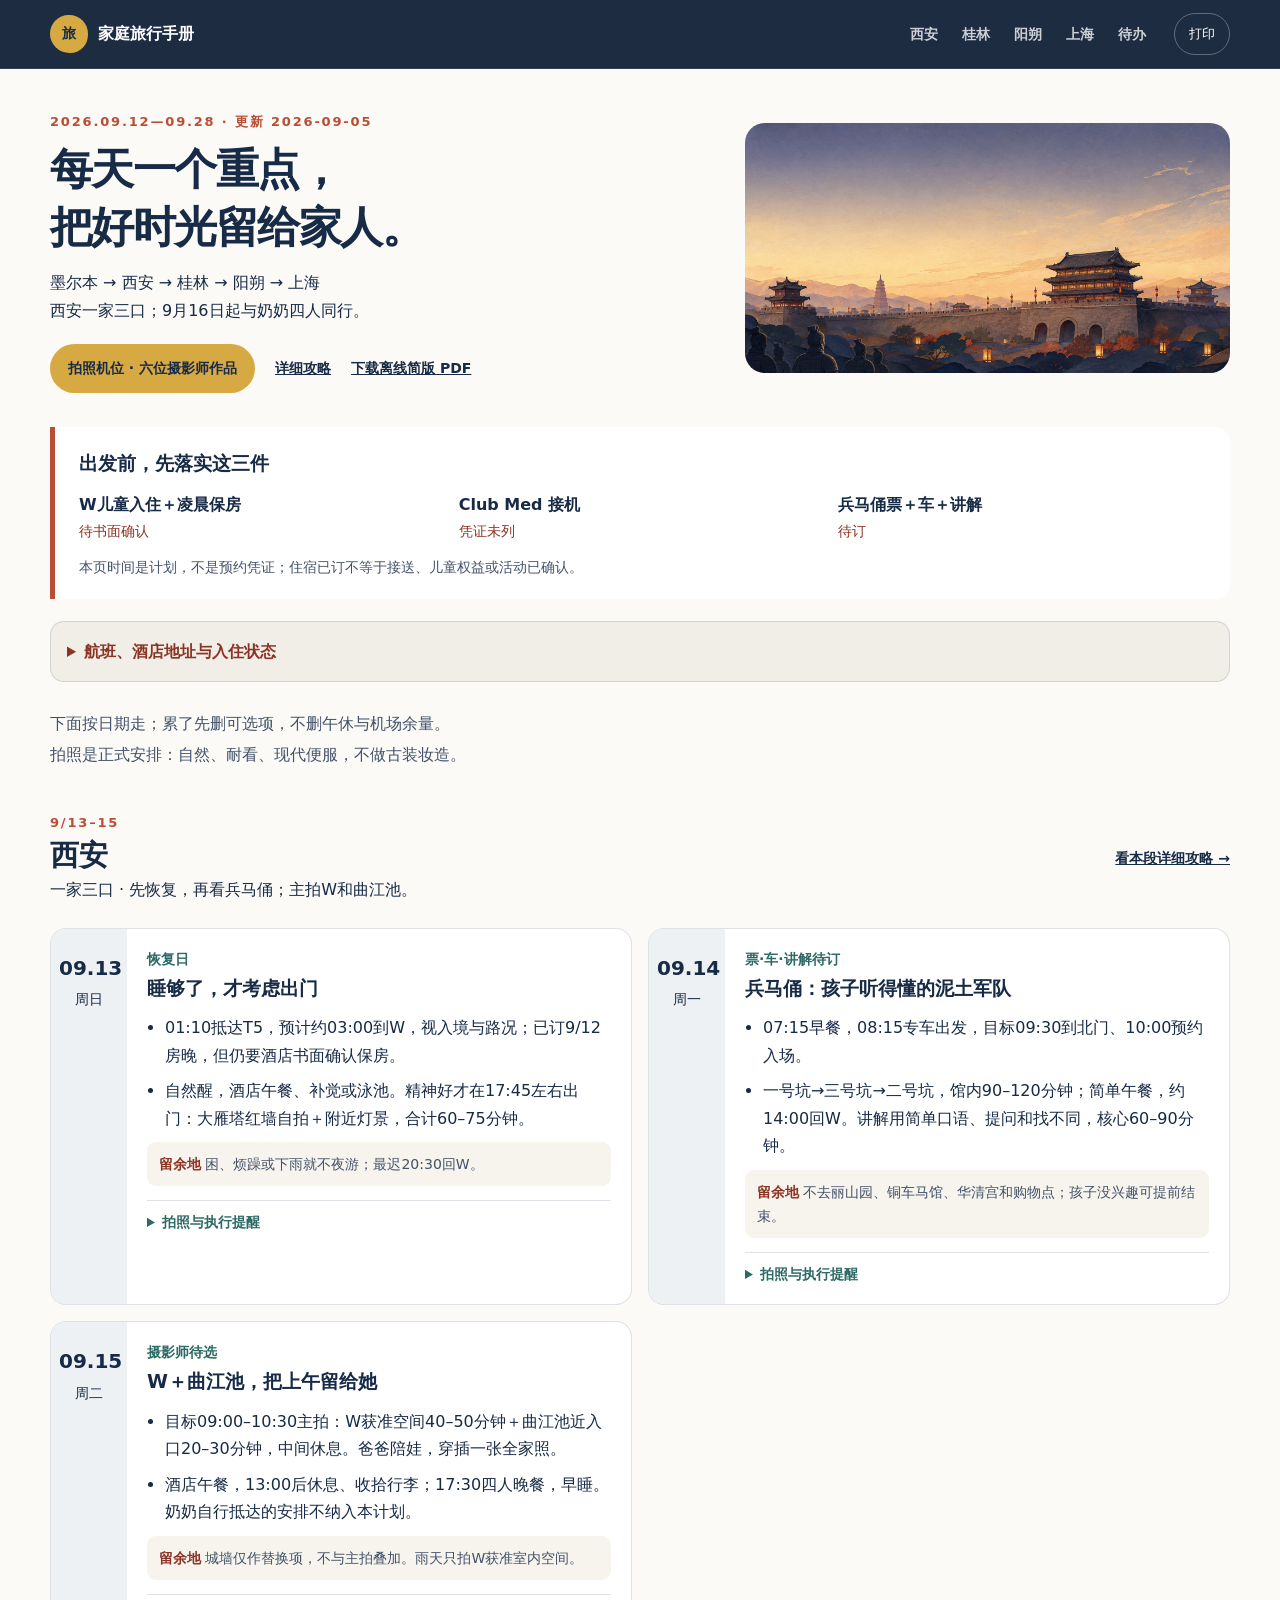
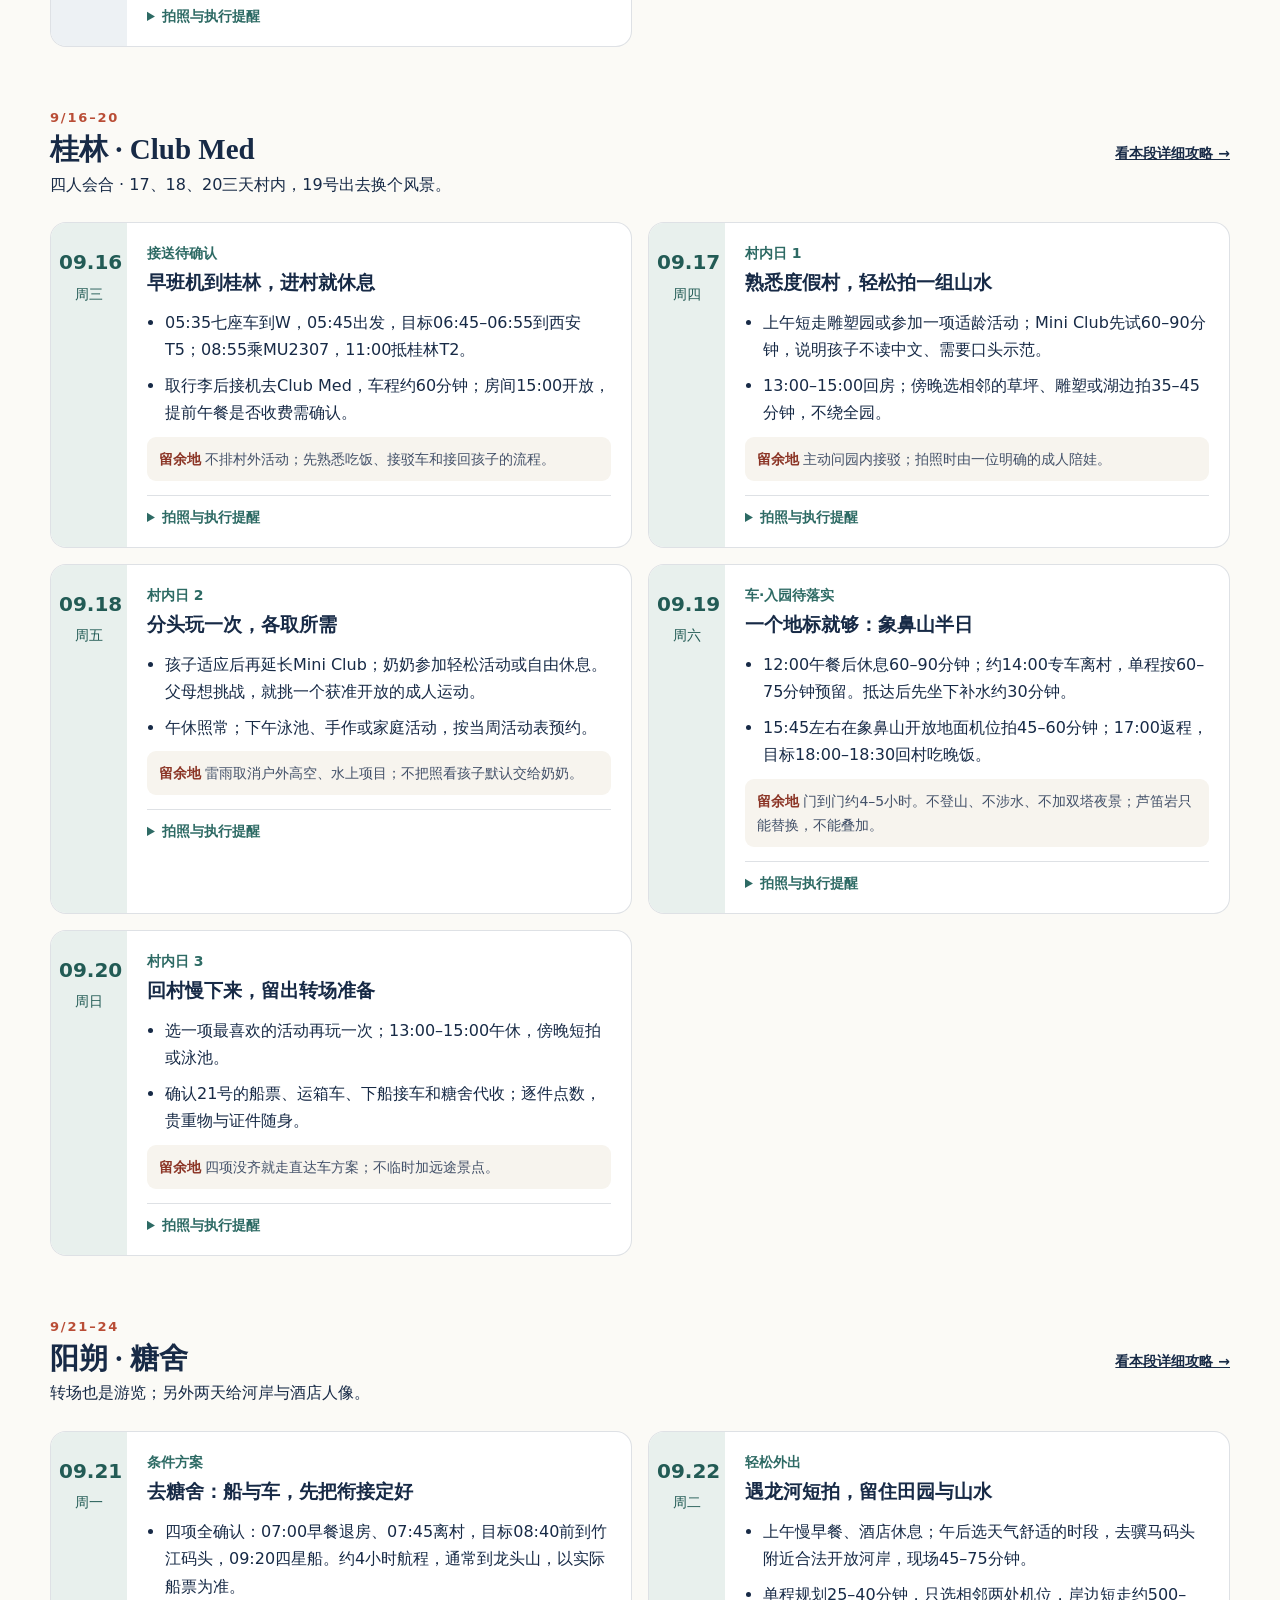
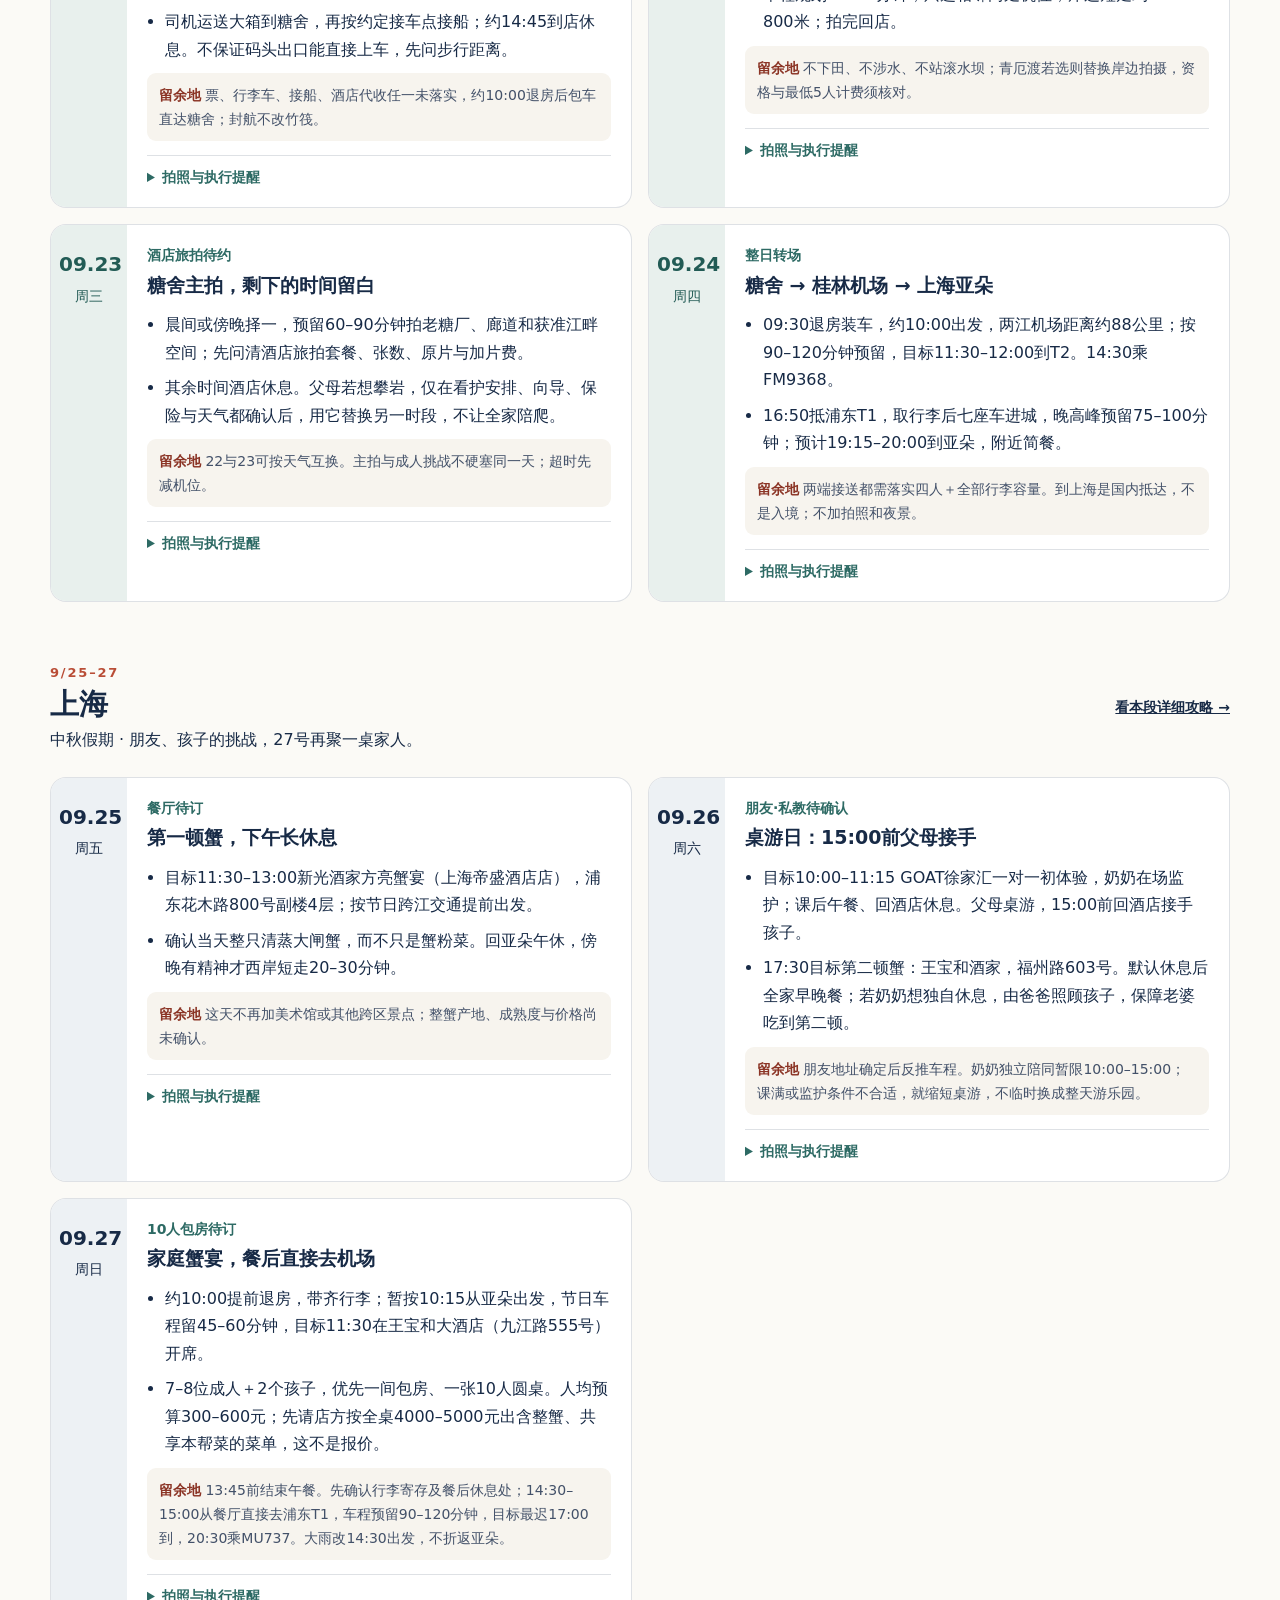
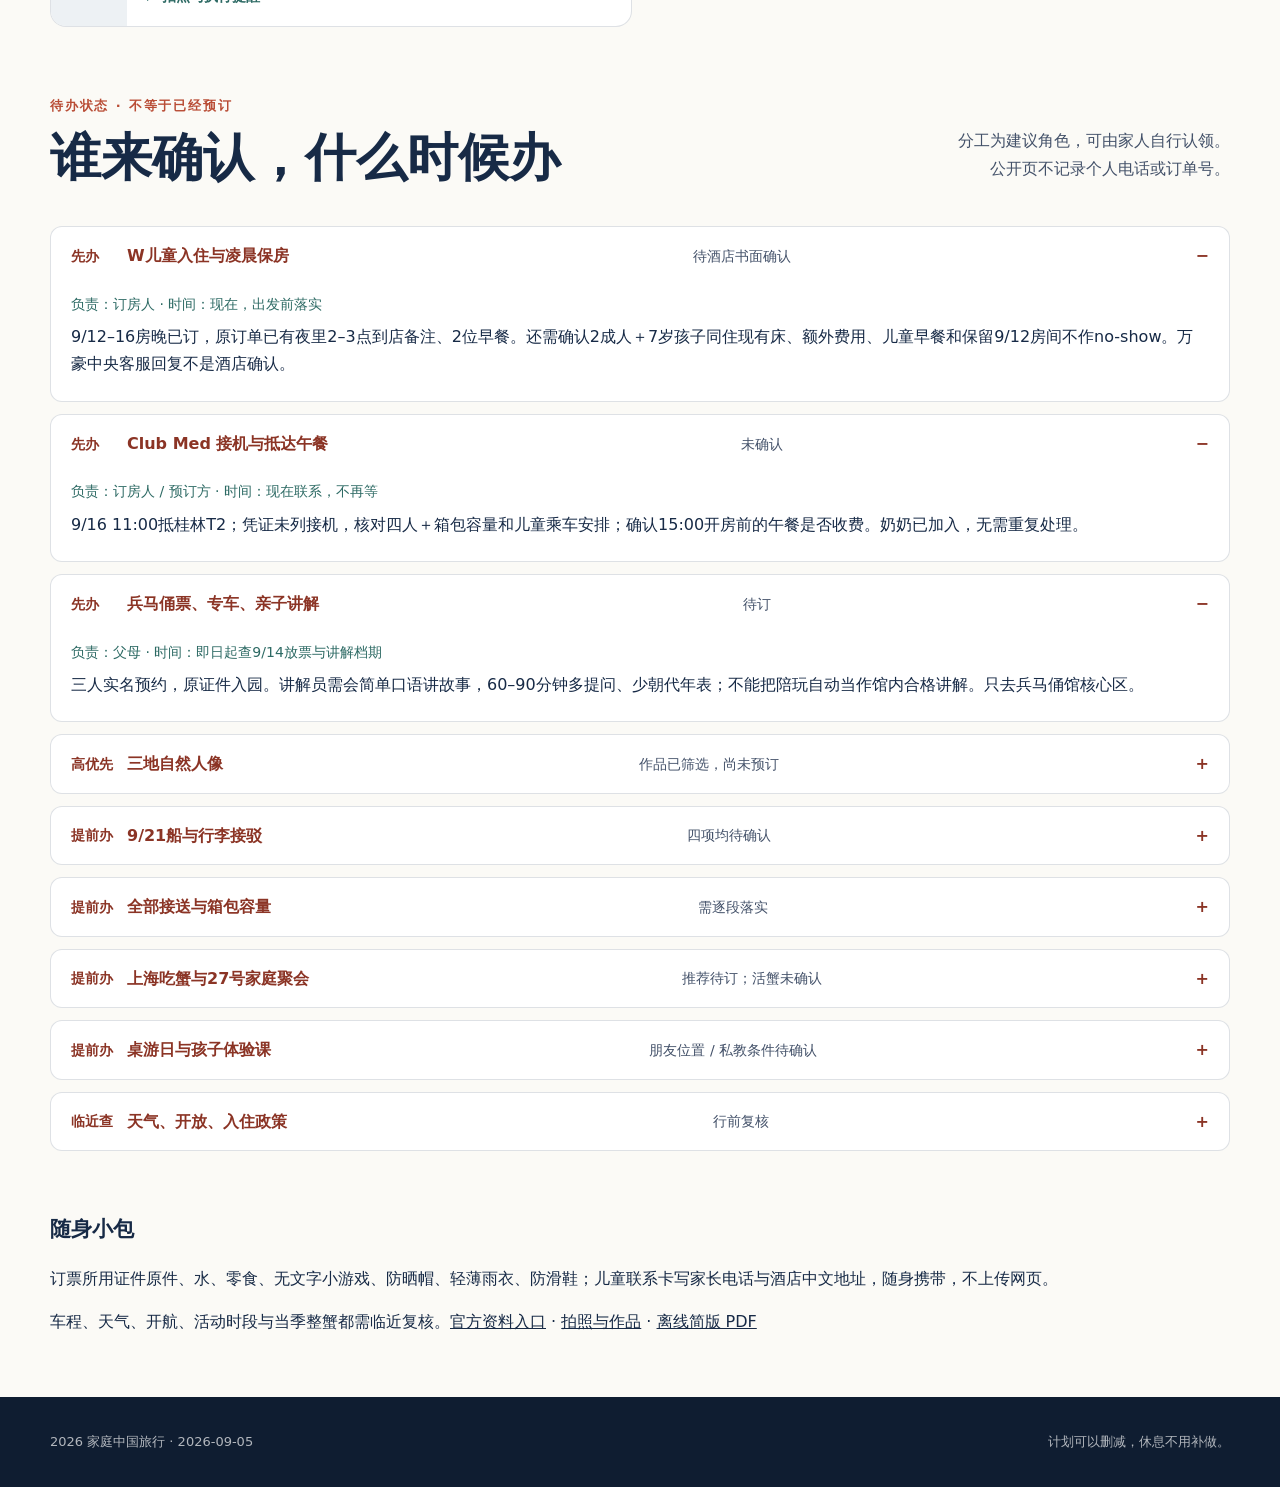
==== index.html @ dbd81ba5 "Plan September 27 family crab lunch and airport transfer" ====
<!doctype html>
<html lang="zh-CN">
<head>
  <meta charset="utf-8"><meta name="viewport" content="width=device-width, initial-scale=1">
  <meta name="theme-color" content="#172a46">
  <meta name="description" content="2026年9月家庭中国旅行每日安排：西安、桂林、阳朔、上海。低疲劳亲子游、自然人像、交通与真实待办状态。">
  <title>每天怎么走｜2026 家庭中国旅行</title>
  <link rel="stylesheet" href="styles.css?v=20260905"><script src="app.js?v=20260905" defer></script>
</head>
<body class="daily-home">
<a class="skip-link" href="#main">跳到主要内容</a>
<header class="site-header"><div class="nav-shell">
  <a class="brand" href="#top"><span class="brand-mark" aria-hidden="true">旅</span><span>家庭旅行手册</span></a>
  <nav class="top-nav" aria-label="主导航"><a href="#xian">西安</a><a href="#guilin">桂林</a><a href="#yangshuo">阳朔</a><a href="#shanghai">上海</a><a href="#checklist">待办</a></nav>
  <button class="print-button" type="button" data-print>打印</button>
</div></header>
<main id="main">
  <section class="trip-intro page-shell" id="top">
    <div><p class="eyebrow ink">2026.09.12—09.28 · 更新 2026-09-05</p>
      <h1>每天一个重点，<br>把好时光留给家人。</h1>
      <p>墨尔本 → 西安 → 桂林 → 阳朔 → 上海<br>西安一家三口；9月16日起与奶奶四人同行。</p>
      <div class="home-links"><a class="button button-primary" href="photos.html">拍照机位 · 六位摄影师作品</a><a href="guide.html">详细攻略</a><a href="output/pdf/family-trip-2026.pdf" download>下载离线简版 PDF</a></div>
    </div>
    <img src="assets/xian-hero.png" width="480" height="320" alt="西安城墙、兵马俑和灯影组成的旅行插画">
  </section>
  <aside class="priority-summary page-shell" aria-labelledby="priority-title">
    <h2 id="priority-title">出发前，先落实这三件</h2>
    <div><a href="#todo-1">W儿童入住＋凌晨保房 <span>待书面确认</span></a><a href="#todo-2">Club Med 接机 <span>凭证未列</span></a><a href="#todo-3">兵马俑票＋车＋讲解 <span>待订</span></a></div>
    <p>本页时间是计划，不是预约凭证；住宿已订不等于接送、儿童权益或活动已确认。</p>
  </aside>
  <section class="page-shell basics" id="overview"><details><summary>航班、酒店地址与入住状态</summary><div class="basics-body">
    <h2>四段航班 · 均为当地时间</h2><div class="table-wrap" role="region" aria-label="航班列表" tabindex="0"><table><thead><tr><th>日期</th><th>航班</th><th>出发</th><th>到达</th></tr></thead><tbody><tr><td>9/12</td><td>MU852</td><td>12:00 墨尔本 T2</td><td>9/13 01:10 西安 T5</td></tr><tr><td>9/16</td><td>MU2307</td><td>08:55 西安 T5</td><td>11:00 桂林 T2</td></tr><tr><td>9/24</td><td>FM9368</td><td>14:30 桂林 T2</td><td>16:50 浦东 T1</td></tr><tr><td>9/27</td><td>MU737</td><td>20:30 浦东 T1</td><td>9/28 09:00 墨尔本 T2</td></tr></tbody></table></div>
    <div class="stay-compact-grid"><article><p class="card-kicker">西安 · 9/12–16 · 4晚</p><h3>西安 W 酒店</h3><p>曲江池东路333号</p><p>房晚已订；儿童入住、费用与凌晨保房待书面确认</p><a href="tel:+862989669999">+86 29 8966 9999</a></article><article><p class="card-kicker">桂林 · 9/16–21 · 5晚</p><h3>Club Med 桂林</h3><p>雁山区大埠乡愚自乐园</p><p>2间豪华阳台房；奶奶已加入；接机未确认</p></article><article><p class="card-kicker">阳朔 · 9/21–24 · 3晚</p><h3>阳朔糖舍</h3><p>阳朔县东岭路102号</p><p>住宿已定；有旅拍服务，本订单权益待核</p></article><article><p class="card-kicker">上海 · 9/24–27 · 3晚</p><h3>上海徐汇龙华滨江广场亚朵酒店</h3><p>喜泰支路6号5幢</p><p>住宿已定；9/27约10:00提前退房去聚餐，不依赖延退</p></article></div>
    <p>7岁男孩：能听说中文，少阅读、历史零基础；奶奶62岁，不参加西安游玩。证件、订单、私人联系方式和朋友地址不放公开网页。</p>
  </div></details></section>
  <div class="page-shell daily-introduction"><p>下面按日期走；累了先删可选项，不删午休与机场余量。</p><p>拍照是正式安排：自然、耐看、现代便服，不做古装妆造。</p></div>
  <section class="page-shell daily-city" id="xian"><div class="section-heading"><div><p class="eyebrow ink">9/13–15</p><h2>西安</h2><p>一家三口 · 先恢复，再看兵马俑；主拍W和曲江池。</p></div><a href="guide.html#xian">看本段详细攻略 →</a></div><div class="daily-grid"><article class="daily-card" id="day-09-13"><div class="daily-date"><strong>09.13</strong><span>周日</span></div><div class="daily-body"><p class="daily-tag">恢复日</p><h3>睡够了，才考虑出门</h3><ul><li>01:10抵达T5，预计约03:00到W，视入境与路况；已订9/12房晚，但仍要酒店书面确认保房。</li><li>自然醒，酒店午餐、补觉或泳池。精神好才在17:45左右出门：大雁塔红墙自拍＋附近灯景，合计60–75分钟。</li></ul><p class="daily-limit"><strong>留余地</strong> 困、烦躁或下雨就不夜游；最迟20:30回W。</p><details class="daily-photo"><summary>拍照与执行提醒</summary><p>红墙只作顺路自拍，不预约收费摄影师赶场。</p></details></div></article><article class="daily-card" id="day-09-14"><div class="daily-date"><strong>09.14</strong><span>周一</span></div><div class="daily-body"><p class="daily-tag">票·车·讲解待订</p><h3>兵马俑：孩子听得懂的泥土军队</h3><ul><li>07:15早餐，08:15专车出发，目标09:30到北门、10:00预约入场。</li><li>一号坑→三号坑→二号坑，馆内90–120分钟；简单午餐，约14:00回W。讲解用简单口语、提问和找不同，核心60–90分钟。</li></ul><p class="daily-limit"><strong>留余地</strong> 不去丽山园、铜车马馆、华清宫和购物点；孩子没兴趣可提前结束。</p><details class="daily-photo"><summary>拍照与执行提醒</summary><p>下午只休息，不再另约一场主拍。</p></details></div></article><article class="daily-card" id="day-09-15"><div class="daily-date"><strong>09.15</strong><span>周二</span></div><div class="daily-body"><p class="daily-tag">摄影师待选</p><h3>W＋曲江池，把上午留给她</h3><ul><li>目标09:00–10:30主拍：W获准空间40–50分钟＋曲江池近入口20–30分钟，中间休息。爸爸陪娃，穿插一张全家照。</li><li>酒店午餐，13:00后休息、收拾行李；17:30四人晚餐，早睡。奶奶自行抵达的安排不纳入本计划。</li></ul><p class="daily-limit"><strong>留余地</strong> 城墙仅作替换项，不与主拍叠加。雨天只拍W获准室内空间。</p><details class="daily-photo"><summary>拍照与执行提醒</summary><p>现代便服、自然抓拍；先看三位摄影师作品，再确认档期和酒店准入。</p></details></div></article></div></section>
<section class="page-shell daily-city" id="guilin"><div class="section-heading"><div><p class="eyebrow ink">9/16–20</p><h2>桂林 · Club Med</h2><p>四人会合 · 17、18、20三天村内，19号出去换个风景。</p></div><a href="guide.html#guilin">看本段详细攻略 →</a></div><div class="daily-grid"><article class="daily-card" id="day-09-16"><div class="daily-date"><strong>09.16</strong><span>周三</span></div><div class="daily-body"><p class="daily-tag">接送待确认</p><h3>早班机到桂林，进村就休息</h3><ul><li>05:35七座车到W，05:45出发，目标06:45–06:55到西安T5；08:55乘MU2307，11:00抵桂林T2。</li><li>取行李后接机去Club Med，车程约60分钟；房间15:00开放，提前午餐是否收费需确认。</li></ul><p class="daily-limit"><strong>留余地</strong> 不排村外活动；先熟悉吃饭、接驳车和接回孩子的流程。</p><details class="daily-photo"><summary>拍照与执行提醒</summary><p>今天不安排正式拍摄。</p></details></div></article><article class="daily-card" id="day-09-17"><div class="daily-date"><strong>09.17</strong><span>周四</span></div><div class="daily-body"><p class="daily-tag">村内日 1</p><h3>熟悉度假村，轻松拍一组山水</h3><ul><li>上午短走雕塑园或参加一项适龄活动；Mini Club先试60–90分钟，说明孩子不读中文、需要口头示范。</li><li>13:00–15:00回房；傍晚选相邻的草坪、雕塑或湖边拍35–45分钟，不绕全园。</li></ul><p class="daily-limit"><strong>留余地</strong> 主动问园内接驳；拍照时由一位明确的成人陪娃。</p><details class="daily-photo"><summary>拍照与执行提醒</summary><p>桂林主拍窗口；外请摄影师能否入村须先获准。</p></details></div></article><article class="daily-card" id="day-09-18"><div class="daily-date"><strong>09.18</strong><span>周五</span></div><div class="daily-body"><p class="daily-tag">村内日 2</p><h3>分头玩一次，各取所需</h3><ul><li>孩子适应后再延长Mini Club；奶奶参加轻松活动或自由休息。父母想挑战，就挑一个获准开放的成人运动。</li><li>午休照常；下午泳池、手作或家庭活动，按当周活动表预约。</li></ul><p class="daily-limit"><strong>留余地</strong> 雷雨取消户外高空、水上项目；不把照看孩子默认交给奶奶。</p><details class="daily-photo"><summary>拍照与执行提醒</summary><p>17号天气不好时，今天补20–30分钟，不再另跑景点。</p></details></div></article><article class="daily-card" id="day-09-19"><div class="daily-date"><strong>09.19</strong><span>周六</span></div><div class="daily-body"><p class="daily-tag">车·入园待落实</p><h3>一个地标就够：象鼻山半日</h3><ul><li>12:00午餐后休息60–90分钟；约14:00专车离村，单程按60–75分钟预留。抵达后先坐下补水约30分钟。</li><li>15:45左右在象鼻山开放地面机位拍45–60分钟；17:00返程，目标18:00–18:30回村吃晚饭。</li></ul><p class="daily-limit"><strong>留余地</strong> 门到门约4–5小时。不登山、不涉水、不加双塔夜景；芦笛岩只能替换，不能叠加。</p><details class="daily-photo"><summary>拍照与执行提醒</summary><p>先她的人像、再全家照；下雨可与20号互换，或留村补拍。</p></details></div></article><article class="daily-card" id="day-09-20"><div class="daily-date"><strong>09.20</strong><span>周日</span></div><div class="daily-body"><p class="daily-tag">村内日 3</p><h3>回村慢下来，留出转场准备</h3><ul><li>选一项最喜欢的活动再玩一次；13:00–15:00午休，傍晚短拍或泳池。</li><li>确认21号的船票、运箱车、下船接车和糖舍代收；逐件点数，贵重物与证件随身。</li></ul><p class="daily-limit"><strong>留余地</strong> 四项没齐就走直达车方案；不临时加远途景点。</p><details class="daily-photo"><summary>拍照与执行提醒</summary><p>Club Med最后一个天气补拍窗口。</p></details></div></article></div></section>
<section class="page-shell daily-city" id="yangshuo"><div class="section-heading"><div><p class="eyebrow ink">9/21–24</p><h2>阳朔 · 糖舍</h2><p>转场也是游览；另外两天给河岸与酒店人像。</p></div><a href="guide.html#yangshuo">看本段详细攻略 →</a></div><div class="daily-grid"><article class="daily-card" id="day-09-21"><div class="daily-date"><strong>09.21</strong><span>周一</span></div><div class="daily-body"><p class="daily-tag">条件方案</p><h3>去糖舍：船与车，先把衔接定好</h3><ul><li>四项全确认：07:00早餐退房、07:45离村，目标08:40前到竹江码头，09:20四星船。约4小时航程，通常到龙头山，以实际船票为准。</li><li>司机运送大箱到糖舍，再按约定接车点接船；约14:45到店休息。不保证码头出口能直接上车，先问步行距离。</li></ul><p class="daily-limit"><strong>留余地</strong> 票、行李车、接船、酒店代收任一未落实，约10:00退房后包车直达糖舍；封航不改竹筏。</p><details class="daily-photo"><summary>拍照与执行提醒</summary><p>船上短上甲板，下午只踩点休息，不赶西街。</p></details></div></article><article class="daily-card" id="day-09-22"><div class="daily-date"><strong>09.22</strong><span>周二</span></div><div class="daily-body"><p class="daily-tag">轻松外出</p><h3>遇龙河短拍，留住田园与山水</h3><ul><li>上午慢早餐、酒店休息；午后选天气舒适的时段，去骥马码头附近合法开放河岸，现场45–75分钟。</li><li>单程规划25–40分钟，只选相邻两处机位，岸边短走约500–800米；拍完回店。</li></ul><p class="daily-limit"><strong>留余地</strong> 不下田、不涉水、不站滚水坝；青厄渡若选则替换岸边拍摄，资格与最低5人计费须核对。</p><details class="daily-photo"><summary>拍照与执行提醒</summary><p>自然人像为主，不保证九月金黄稻田；富里桥是替换项，不加一站。</p></details></div></article><article class="daily-card" id="day-09-23"><div class="daily-date"><strong>09.23</strong><span>周三</span></div><div class="daily-body"><p class="daily-tag">酒店旅拍待约</p><h3>糖舍主拍，剩下的时间留白</h3><ul><li>晨间或傍晚择一，预留60–90分钟拍老糖厂、廊道和获准江畔空间；先问清酒店旅拍套餐、张数、原片与加片费。</li><li>其余时间酒店休息。父母若想攀岩，仅在看护安排、向导、保险与天气都确认后，用它替换另一时段，不让全家陪爬。</li></ul><p class="daily-limit"><strong>留余地</strong> 22与23可按天气互换。主拍与成人挑战不硬塞同一天；超时先减机位。</p><details class="daily-photo"><summary>拍照与执行提醒</summary><p>自然便服，不绑定古装妆造；爸爸陪娃，奶奶是否帮忙须先同意。</p></details></div></article><article class="daily-card" id="day-09-24"><div class="daily-date"><strong>09.24</strong><span>周四</span></div><div class="daily-body"><p class="daily-tag">整日转场</p><h3>糖舍 → 桂林机场 → 上海亚朵</h3><ul><li>09:30退房装车，约10:00出发，两江机场距离约88公里；按90–120分钟预留，目标11:30–12:00到T2。14:30乘FM9368。</li><li>16:50抵浦东T1，取行李后七座车进城，晚高峰预留75–100分钟；预计19:15–20:00到亚朵，附近简餐。</li></ul><p class="daily-limit"><strong>留余地</strong> 两端接送都需落实四人＋全部行李容量。到上海是国内抵达，不是入境；不加拍照和夜景。</p><details class="daily-photo"><summary>拍照与执行提醒</summary><p>上午不再安排远处拍摄。</p></details></div></article></div></section>
<section class="page-shell daily-city" id="shanghai"><div class="section-heading"><div><p class="eyebrow ink">9/25–27</p><h2>上海</h2><p>中秋假期 · 朋友、孩子的挑战，27号再聚一桌家人。</p></div><a href="guide.html#shanghai">看本段详细攻略 →</a></div><div class="daily-grid"><article class="daily-card" id="day-09-25"><div class="daily-date"><strong>09.25</strong><span>周五</span></div><div class="daily-body"><p class="daily-tag">餐厅待订</p><h3>第一顿蟹，下午长休息</h3><ul><li>目标11:30–13:00新光酒家方亮蟹宴（上海帝盛酒店店），浦东花木路800号副楼4层；按节日跨江交通提前出发。</li><li>确认当天整只清蒸大闸蟹，而不只是蟹粉菜。回亚朵午休，傍晚有精神才西岸短走20–30分钟。</li></ul><p class="daily-limit"><strong>留余地</strong> 这天不再加美术馆或其他跨区景点；整蟹产地、成熟度与价格尚未确认。</p><details class="daily-photo"><summary>拍照与执行提醒</summary><p>上海不另加旅拍任务。</p></details></div></article><article class="daily-card" id="day-09-26"><div class="daily-date"><strong>09.26</strong><span>周六</span></div><div class="daily-body"><p class="daily-tag">朋友·私教待确认</p><h3>桌游日：15:00前父母接手</h3><ul><li>目标10:00–11:15 GOAT徐家汇一对一初体验，奶奶在场监护；课后午餐、回酒店休息。父母桌游，15:00前回酒店接手孩子。</li><li>17:30目标第二顿蟹：王宝和酒家，福州路603号。默认休息后全家早晚餐；若奶奶想独自休息，由爸爸照顾孩子，保障老婆吃到第二顿。</li></ul><p class="daily-limit"><strong>留余地</strong> 朋友地址确定后反推车程。奶奶独立陪同暂限10:00–15:00；课满或监护条件不合适，就缩短桌游，不临时换成整天游乐园。</p><details class="daily-photo"><summary>拍照与执行提醒</summary><p>GOAT满7岁、全程教练、陪同座位、装备和保险全部确认才执行。</p></details></div></article><article class="daily-card" id="day-09-27"><div class="daily-date"><strong>09.27</strong><span>周日</span></div><div class="daily-body"><p class="daily-tag">10人包房待订</p><h3>家庭蟹宴，餐后直接去机场</h3><ul><li>约10:00提前退房，带齐行李；暂按10:15从亚朵出发，节日车程留45–60分钟，目标11:30在王宝和大酒店（九江路555号）开席。</li><li>7–8位成人＋2个孩子，优先一间包房、一张10人圆桌。人均预算300–600元；先请店方按全桌4000–5000元出含整蟹、共享本帮菜的菜单，这不是报价。</li></ul><p class="daily-limit"><strong>留余地</strong> 13:45前结束午餐。先确认行李寄存及餐后休息处；14:30–15:00从餐厅直接去浦东T1，车程预留90–120分钟，目标最迟17:00到，20:30乘MU737。大雨改14:30出发，不折返亚朵。</p><details class="daily-photo"><summary>拍照与执行提醒</summary><p>这次新增27号聚会，原25、26号先保留。包房、低消服务费、儿童计费、当日整蟹、行李保管均未确认；电话021-53965000转餐饮预订。</p></details></div></article></div></section>
  <section class="page-shell task-section" id="checklist"><div class="section-heading"><div><p class="eyebrow ink">待办状态 · 不等于已经预订</p><h2>谁来确认，什么时候办</h2></div><p class="section-note">分工为建议角色，可由家人自行认领。<br>公开页不记录个人电话或订单号。</p></div><div class="task-list" id="before-you-go"><details class="task-row" id="todo-1" open><summary><span class="task-priority">先办</span><span>W儿童入住与凌晨保房</span><span class="task-state">待酒店书面确认</span></summary><div class="task-body"><p class="task-meta">负责：订房人 · 时间：现在，出发前落实</p><p>9/12–16房晚已订，原订单已有夜里2–3点到店备注、2位早餐。还需确认2成人＋7岁孩子同住现有床、额外费用、儿童早餐和保留9/12房间不作no-show。万豪中央客服回复不是酒店确认。</p></div></details>
<details class="task-row" id="todo-2" open><summary><span class="task-priority">先办</span><span>Club Med 接机与抵达午餐</span><span class="task-state">未确认</span></summary><div class="task-body"><p class="task-meta">负责：订房人 / 预订方 · 时间：现在联系，不再等</p><p>9/16 11:00抵桂林T2；凭证未列接机，核对四人＋箱包容量和儿童乘车安排；确认15:00开房前的午餐是否收费。奶奶已加入，无需重复处理。</p></div></details>
<details class="task-row" id="todo-3" open><summary><span class="task-priority">先办</span><span>兵马俑票、专车、亲子讲解</span><span class="task-state">待订</span></summary><div class="task-body"><p class="task-meta">负责：父母 · 时间：即日起查9/14放票与讲解档期</p><p>三人实名预约，原证件入园。讲解员需会简单口语讲故事，60–90分钟多提问、少朝代年表；不能把陪玩自动当作馆内合格讲解。只去兵马俑馆核心区。</p></div></details>
<details class="task-row" id="todo-4"><summary><span class="task-priority">高优先</span><span>三地自然人像</span><span class="task-state">作品已筛选，尚未预订</span></summary><div class="task-body"><p class="task-meta">负责：她选风格 / 订房人核准入 · 时间：现在选作品并询档期</p><p>西安三位、桂林三位各有原作者作品入口。锁定执拍者、总价、原片精修与退改；先核W和Club Med准入，糖舍先问现有权益，不重复付费。</p></div></details>
<details class="task-row" id="todo-5"><summary><span class="task-priority">提前办</span><span>9/21船与行李接驳</span><span class="task-state">四项均待确认</span></summary><div class="task-body"><p class="task-meta">负责：订车人 / 糖舍 · 时间：9/14关注开售，9/20最终检查</p><p>竹江四星船票、行李专车、龙头山或实际终点接船、糖舍代收，问整段总价和下船步行距离。任一未落实则包车直达；已出票按退改规则处理。</p></div></details>
<details class="task-row" id="todo-6"><summary><span class="task-priority">提前办</span><span>全部接送与箱包容量</span><span class="task-state">需逐段落实</span></summary><div class="task-body"><p class="task-meta">负责：订车人 · 时间：出发前确认，乘车前一天复核</p><p>9/13凌晨西安接机；9/14往返兵马俑；9/16西安送机＋桂林接机；9/19市区；9/21转场；9/24糖舍10:00送机＋浦东接机；9/27亚朵→九江路555号聚餐→14:30–15:00送浦东T1。七座不等于能装下全部大箱，须报件数。</p></div></details>
<details class="task-row" id="todo-7"><summary><span class="task-priority">提前办</span><span>上海吃蟹与27号家庭聚会</span><span class="task-state">推荐待订；活蟹未确认</span></summary><div class="task-body"><p class="task-meta">负责：订餐人 · 时间：现在订座，出发前7天复核供应</p><p>25号新光、26号福州路王宝和先保留；新增27号11:30王宝和大酒店（九江路555号），7–8成人＋2孩子，10人圆桌包房。预算300–600元/人，先询全桌4000–5000元含蟹菜单及全部费用；核对包房、整蟹供应、行李保管和13:45结束。三顿均待订，不承诺当季阳澄湖蟹。</p></div></details>
<details class="task-row" id="todo-8"><summary><span class="task-priority">提前办</span><span>桌游日与孩子体验课</span><span class="task-state">朋友位置 / 私教条件待确认</span></summary><div class="task-body"><p class="task-meta">负责：父母 · 时间：先核朋友地址，再订9/26时段</p><p>GOAT徐家汇TPY中心8楼，肇嘉浜路1117号；满7岁、全程一对一、奶奶有座位、装备保险均要确认。15:00前父母回酒店接手，不默认延长奶奶看护到晚间。</p></div></details>
<details class="task-row" id="todo-9"><summary><span class="task-priority">临近查</span><span>天气、开放、入住政策</span><span class="task-state">行前复核</span></summary><div class="task-body"><p class="task-meta">负责：全家分工 · 时间：各段出发前7天与72小时</p><p>Club Med当周活动、Mini Club交接、河道开航、景点开放、摄影权限；9/27包房、行李保管和餐厅出发送机路线。全家携带与订票一致的证件原件，孩子不自动豁免证件。</p></div></details></div></section>
  <section class="page-shell home-footnotes"><h2>随身小包</h2><p>订票所用证件原件、水、零食、无文字小游戏、防晒帽、轻薄雨衣、防滑鞋；儿童联系卡写家长电话与酒店中文地址，随身携带，不上传网页。</p><p>车程、天气、开航、活动时段与当季整蟹都需临近复核。<a href="guide.html#sources-title">官方资料入口</a> · <a href="photos.html">拍照与作品</a> · <a href="output/pdf/family-trip-2026.pdf">离线简版 PDF</a></p></section>
</main>
<footer><div class="page-shell footer-inner"><p>2026 家庭中国旅行 · 2026-09-05</p><p>计划可以删减，休息不用补做。</p></div></footer>
</body></html>
---- styles.css ----
:root {
  color-scheme: light;
  --ink: #172a46;
  --ink-soft: #435169;
  --paper: #fbfaf6;
  --paper-deep: #f0eee6;
  --white: #ffffff;
  --terracotta: #b94d36;
  --terracotta-dark: #8b3425;
  --gold: #d7a943;
  --jade: #2d6a64;
  --line: rgba(23, 42, 70, 0.14);
  --shadow: 0 18px 50px rgba(23, 42, 70, 0.1);
  --radius-lg: 28px;
  --radius-md: 18px;
  --page: 1180px;
}

* {
  box-sizing: border-box;
}

html {
  scroll-behavior: smooth;
  scroll-padding-top: 88px;
}

body {
  margin: 0;
  color: var(--ink);
  background: var(--paper);
  font-family: "PingFang SC", "Microsoft YaHei", "Noto Sans CJK SC", system-ui, sans-serif;
  font-size: 16px;
  line-height: 1.72;
  -webkit-font-smoothing: antialiased;
}

a {
  color: inherit;
}

button,
a {
  -webkit-tap-highlight-color: transparent;
}

.skip-link {
  position: fixed;
  top: 10px;
  left: 10px;
  z-index: 100;
  padding: 10px 14px;
  color: var(--white);
  background: var(--terracotta);
  border-radius: 8px;
  transform: translateY(-160%);
}

.skip-link:focus {
  transform: translateY(0);
}

.page-shell {
  width: min(calc(100% - 40px), var(--page));
  margin-inline: auto;
}

.site-header {
  position: sticky;
  top: 0;
  z-index: 30;
  color: var(--white);
  background: rgba(15, 31, 54, 0.94);
  border-bottom: 1px solid rgba(255, 255, 255, 0.1);
  backdrop-filter: blur(18px);
}

.nav-shell {
  width: min(calc(100% - 40px), var(--page));
  min-height: 68px;
  margin-inline: auto;
  display: flex;
  align-items: center;
  gap: 28px;
}

.brand {
  display: inline-flex;
  align-items: center;
  gap: 10px;
  font-weight: 750;
  text-decoration: none;
  white-space: nowrap;
}

.brand-mark {
  display: grid;
  width: 38px;
  height: 38px;
  place-items: center;
  color: var(--ink);
  background: var(--gold);
  border-radius: 50% 50% 48% 52%;
  font-family: "STKaiti", "KaiTi", serif;
  font-size: 14px;
}

.top-nav {
  display: flex;
  gap: 24px;
  margin-left: auto;
}

.top-nav a {
  color: rgba(255, 255, 255, 0.78);
  font-size: 14px;
  font-weight: 650;
  text-decoration: none;
}

.top-nav a:hover,
.top-nav a:focus-visible {
  color: var(--white);
}

.print-button {
  padding: 9px 14px;
  color: var(--white);
  background: transparent;
  border: 1px solid rgba(255, 255, 255, 0.3);
  border-radius: 999px;
  cursor: pointer;
  font: inherit;
  font-size: 13px;
}

.print-button:hover,
.print-button:focus-visible {
  background: rgba(255, 255, 255, 0.12);
}

.hero {
  position: relative;
  min-height: 510px;
  display: grid;
  align-items: end;
  overflow: hidden;
  color: var(--white);
  background: linear-gradient(135deg, #172a46, #7d3429);
}

.hero-image,
.hero-shade {
  position: absolute;
  inset: 0;
  width: 100%;
  height: 100%;
}

.hero-image {
  object-fit: cover;
}

.hero-shade {
  background:
    linear-gradient(90deg, rgba(10, 24, 44, 0.92) 0%, rgba(10, 24, 44, 0.62) 50%, rgba(10, 24, 44, 0.18) 100%),
    linear-gradient(0deg, rgba(10, 24, 44, 0.72) 0%, transparent 58%);
}

.hero-content {
  position: relative;
  z-index: 2;
  padding-block: 86px 70px;
}

.eyebrow {
  margin: 0 0 12px;
  color: var(--gold);
  font-size: 13px;
  font-weight: 800;
  letter-spacing: 0.14em;
  text-transform: uppercase;
}

.eyebrow.ink {
  color: var(--terracotta);
}

h1,
h2,
h3,
h4,
p {
  margin-top: 0;
}

h1 {
  max-width: 850px;
  margin-bottom: 18px;
  font-family: "STKaiti", "KaiTi", "Songti SC", serif;
  font-size: clamp(2.5rem, 6vw, 5.4rem);
  font-weight: 700;
  line-height: 1.06;
  letter-spacing: -0.035em;
}

.hero-copy {
  max-width: 650px;
  margin-bottom: 28px;
  color: rgba(255, 255, 255, 0.84);
  font-size: 18px;
}

.hero-actions {
  display: flex;
  flex-wrap: wrap;
  gap: 12px;
}

.button {
  display: inline-flex;
  min-height: 46px;
  align-items: center;
  justify-content: center;
  padding: 10px 18px;
  border-radius: 999px;
  font-weight: 750;
  text-decoration: none;
}

.button-primary {
  color: var(--ink);
  background: var(--gold);
}

.button-ghost {
  color: var(--white);
  border: 1px solid rgba(255, 255, 255, 0.42);
  background: rgba(255, 255, 255, 0.08);
}

.urgent-strip {
  color: var(--white);
  background: var(--terracotta);
}

.urgent-grid {
  min-height: 70px;
  display: grid;
  grid-template-columns: auto 1fr auto;
  align-items: center;
  gap: 24px;
}

.urgent-grid p {
  margin: 0;
}

.urgent-label {
  font-size: 13px;
  font-weight: 800;
  letter-spacing: 0.08em;
}

.urgent-grid a {
  font-size: 14px;
  font-weight: 750;
}

.section {
  padding-block: 88px;
}

.section-tint {
  background: var(--paper-deep);
}

.section-deep {
  color: var(--white);
  background: var(--ink);
}

.section-heading {
  margin-bottom: 38px;
  display: flex;
  align-items: end;
  justify-content: space-between;
  gap: 28px;
}

.section-heading h2 {
  margin-bottom: 0;
  font-family: "STKaiti", "KaiTi", "Songti SC", serif;
  font-size: clamp(2rem, 4vw, 3.35rem);
  line-height: 1.15;
}

.section-note {
  max-width: 430px;
  margin-bottom: 6px;
  color: var(--ink-soft);
  text-align: right;
}

.inverse .section-note {
  color: rgba(255, 255, 255, 0.7);
}

.fact-grid {
  display: grid;
  grid-template-columns: repeat(3, 1fr);
  gap: 14px;
  margin-bottom: 42px;
}

.fact-card {
  min-height: 122px;
  padding: 24px;
  display: flex;
  flex-direction: column;
  justify-content: space-between;
  color: var(--ink-soft);
  background: var(--white);
  border: 1px solid var(--line);
  border-radius: var(--radius-md);
}

.fact-number {
  color: var(--terracotta);
  font-family: Georgia, serif;
  font-size: 34px;
  font-weight: 700;
  line-height: 1;
}

.route {
  position: relative;
  display: grid;
  grid-template-columns: repeat(4, 1fr);
  margin-block: 8px 42px;
}

.route::before {
  content: "";
  position: absolute;
  top: 12px;
  right: 10%;
  left: 10%;
  height: 2px;
  background: var(--line);
}

.route-stop {
  position: relative;
  padding: 34px 18px 18px;
}

.route-stop::before {
  content: "";
  position: absolute;
  z-index: 1;
  top: 5px;
  left: 20px;
  width: 15px;
  height: 15px;
  background: var(--paper);
  border: 4px solid var(--gold);
  border-radius: 50%;
}

.route-date,
.route-stop p {
  margin-bottom: 6px;
  color: var(--ink-soft);
  font-size: 14px;
}

.route-stop h3 {
  margin-bottom: 3px;
  font-size: 23px;
}

.status {
  display: inline-flex;
  width: max-content;
  align-items: center;
  padding: 4px 9px;
  border-radius: 999px;
  font-size: 12px;
  font-weight: 800;
  line-height: 1.3;
}

.confirmed {
  color: #155c52;
  background: #d9eee8;
}

.pending {
  color: #7b5a14;
  background: #f5e9c8;
}

.optional {
  color: #803628;
  background: #f4ddd7;
}

.table-wrap {
  overflow-x: auto;
  background: var(--white);
  border: 1px solid var(--line);
  border-radius: var(--radius-md);
  box-shadow: 0 10px 35px rgba(23, 42, 70, 0.05);
}

table {
  width: 100%;
  border-collapse: collapse;
}

th,
td {
  padding: 16px 18px;
  border-bottom: 1px solid var(--line);
  text-align: left;
  white-space: nowrap;
}

th {
  color: var(--ink-soft);
  background: #f7f5ef;
  font-size: 13px;
  letter-spacing: 0.04em;
}

tbody tr:last-child td {
  border-bottom: 0;
}

.principles {
  display: flex;
  flex-wrap: wrap;
  gap: 10px;
  margin-bottom: 28px;
}

.principles span {
  padding: 8px 13px;
  color: var(--ink-soft);
  background: rgba(255, 255, 255, 0.7);
  border: 1px solid var(--line);
  border-radius: 999px;
  font-size: 14px;
  font-weight: 700;
}

.day-card {
  display: grid;
  grid-template-columns: 130px 1fr;
  margin-bottom: 22px;
  overflow: hidden;
  background: var(--white);
  border: 1px solid var(--line);
  border-radius: var(--radius-lg);
  box-shadow: var(--shadow);
}

.featured-day {
  border-color: rgba(185, 77, 54, 0.4);
}

.day-aside {
  padding: 28px 22px;
  color: var(--white);
  background: var(--ink);
}

.featured-day .day-aside {
  background: var(--terracotta-dark);
}

.day-date {
  margin-bottom: 0;
  font-family: Georgia, serif;
  font-size: 31px;
  font-weight: 700;
  line-height: 1.1;
}

.day-week {
  margin-bottom: 18px;
  color: rgba(255, 255, 255, 0.68);
  font-size: 14px;
}

.day-main {
  padding: 32px 36px;
}

.day-title-row {
  display: flex;
  align-items: start;
  justify-content: space-between;
  gap: 20px;
  margin-bottom: 22px;
}

.day-title-row h3 {
  margin-bottom: 6px;
  font-size: 25px;
}

.day-title-row p {
  margin-bottom: 0;
  color: var(--ink-soft);
}

.energy {
  flex: 0 0 auto;
  padding: 7px 11px;
  color: var(--jade);
  background: #e3f0ed;
  border-radius: 999px;
  font-size: 12px;
  font-weight: 800;
}

.schedule {
  margin: 0 0 24px;
  padding: 0;
  list-style: none;
}

.schedule li {
  display: grid;
  grid-template-columns: 76px 1fr;
  gap: 16px;
  padding: 9px 0;
  border-bottom: 1px dashed var(--line);
}

.schedule li:last-child {
  border-bottom: 0;
}

.schedule time {
  color: var(--terracotta);
  font-family: Georgia, serif;
  font-weight: 700;
}

details {
  border-top: 1px solid var(--line);
}

summary {
  padding: 17px 0 2px;
  color: var(--terracotta-dark);
  cursor: pointer;
  font-weight: 800;
}

summary:focus-visible {
  outline: 3px solid rgba(215, 169, 67, 0.5);
  outline-offset: 4px;
}

.detail-body {
  padding-top: 12px;
  color: var(--ink-soft);
}

.two-col-detail {
  display: grid;
  grid-template-columns: 1fr 1fr;
  gap: 20px;
}

.detail-body ul {
  margin-top: 0;
}

.kid-mission,
.callout {
  margin-top: 18px;
  padding: 16px 18px;
  background: #f7f1e2;
  border-left: 4px solid var(--gold);
  border-radius: 0 12px 12px 0;
}

.kid-mission {
  display: grid;
  grid-template-columns: auto 1fr;
  gap: 15px;
}

.callout p {
  margin-bottom: 0;
  color: var(--ink-soft);
}

.museum-route {
  display: grid;
  grid-template-columns: repeat(4, 1fr);
  gap: 10px;
  margin: 10px 0 24px;
}

.museum-route div {
  position: relative;
  min-height: 124px;
  padding: 16px;
  display: flex;
  flex-direction: column;
  background: #f4f1e9;
  border-radius: 14px;
}

.museum-route div:not(:last-child)::after {
  content: "→";
  position: absolute;
  z-index: 2;
  top: 50%;
  right: -11px;
  width: 22px;
  height: 22px;
  display: grid;
  place-items: center;
  color: var(--terracotta);
  background: var(--white);
  border-radius: 50%;
  transform: translateY(-50%);
}

.museum-route span {
  margin: 5px 0 12px;
  color: var(--terracotta);
  font-size: 13px;
  font-weight: 800;
}

.museum-route small {
  color: var(--ink-soft);
  font-size: 13px;
  line-height: 1.55;
}

.museum-route .optional-stop {
  border: 1px dashed rgba(23, 42, 70, 0.25);
  background: transparent;
}

.split-grid,
.destination-grid {
  display: grid;
  grid-template-columns: 1fr 1fr;
  gap: 20px;
  margin-top: 34px;
}

.info-card,
.destination-card {
  padding: 30px;
  background: var(--white);
  border: 1px solid var(--line);
  border-radius: var(--radius-lg);
}

.info-card h3,
.destination-card h3 {
  margin-bottom: 12px;
  font-size: 24px;
}

.info-card ul,
.destination-card ul {
  margin: 0;
  padding-left: 20px;
}

.card-kicker {
  margin-bottom: 8px;
  color: var(--terracotta);
  font-size: 12px;
  font-weight: 850;
  letter-spacing: 0.1em;
  text-transform: uppercase;
}

.dark-card {
  color: var(--white);
  background: var(--ink);
}

.dark-card .card-kicker {
  color: var(--gold);
}

.dark-card ol {
  margin-bottom: 0;
  padding-left: 20px;
}

.food-section {
  margin-top: 60px;
}

.subheading h3 {
  font-family: "STKaiti", "KaiTi", "Songti SC", serif;
  font-size: 34px;
}

.food-grid {
  display: grid;
  grid-template-columns: repeat(3, 1fr);
  gap: 14px;
}

.food-grid article {
  padding: 24px;
  background: rgba(255, 255, 255, 0.72);
  border: 1px solid var(--line);
  border-radius: var(--radius-md);
}

.food-day {
  color: var(--terracotta);
  font-family: Georgia, serif;
  font-size: 13px;
  font-weight: 800;
}

.food-grid h4 {
  margin: 7px 0;
  font-size: 18px;
}

.food-grid p {
  margin-bottom: 0;
  color: var(--ink-soft);
}

blockquote {
  margin: 18px 0 0;
  padding: 20px 24px;
  color: var(--white);
  background: var(--terracotta-dark);
  border-radius: var(--radius-md);
  font-weight: 650;
}

.departure-card {
  margin-top: 54px;
  padding: 34px;
  display: grid;
  grid-template-columns: 1fr auto;
  gap: 28px;
  align-items: center;
  color: var(--white);
  background: linear-gradient(120deg, var(--jade), #183e4a);
  border-radius: var(--radius-lg);
  box-shadow: var(--shadow);
}

.departure-card .card-kicker {
  color: #bde2d9;
}

.departure-card h3 {
  margin-bottom: 8px;
  font-size: 28px;
}

.departure-card p:last-child {
  margin-bottom: 0;
  color: rgba(255, 255, 255, 0.75);
}

.departure-time {
  min-width: 190px;
  display: grid;
  text-align: right;
}

.departure-time span {
  color: #bde2d9;
  font-weight: 800;
}

.departure-time strong {
  font-family: Georgia, serif;
  font-size: 46px;
  line-height: 1.15;
}

.departure-time small {
  color: rgba(255, 255, 255, 0.7);
}

.accent-card {
  color: var(--white);
  background: var(--terracotta-dark);
}

.accent-card .card-kicker {
  color: #f2cc72;
}

.destination-card p:not(.card-kicker),
.destination-card li {
  color: var(--ink-soft);
}

.accent-card p:not(.card-kicker),
.accent-card li {
  color: rgba(255, 255, 255, 0.78);
}

.section-river {
  background:
    radial-gradient(circle at 88% 8%, rgba(78, 141, 128, 0.14), transparent 28%),
    linear-gradient(180deg, #edf5f1 0%, #fbfaf6 34%, #f2f6f2 100%);
}

.stay-banner {
  margin-bottom: 24px;
  padding: 34px;
  color: var(--white);
  background: linear-gradient(125deg, #173f48 0%, var(--jade) 58%, #4e8176 100%);
  border-radius: var(--radius-lg);
  box-shadow: var(--shadow);
}

.stay-banner .card-kicker {
  color: #c9e8df;
}

.stay-intro {
  display: grid;
  grid-template-columns: minmax(230px, 0.7fr) minmax(320px, 1.3fr);
  column-gap: 36px;
  align-items: end;
}

.stay-intro h3 {
  margin-bottom: 8px;
  font-size: 30px;
}

.stay-intro p:last-child,
.stay-note {
  margin-bottom: 0;
  color: rgba(255, 255, 255, 0.8);
}

.stay-facts {
  display: grid;
  grid-template-columns: repeat(4, 1fr);
  gap: 10px;
  margin-top: 28px;
}

.stay-facts div {
  padding: 18px;
  display: grid;
  background: rgba(255, 255, 255, 0.1);
  border: 1px solid rgba(255, 255, 255, 0.16);
  border-radius: 14px;
}

.stay-facts strong {
  color: #f3d987;
  font-family: Georgia, serif;
  font-size: 22px;
}

.stay-facts span {
  color: rgba(255, 255, 255, 0.72);
  font-size: 13px;
}

.stay-note {
  margin-top: 18px;
  padding-top: 17px;
  border-top: 1px solid rgba(255, 255, 255, 0.16);
  font-size: 14px;
}

.river-principles {
  margin-block: 20px 26px;
}

.river-principles span {
  background: rgba(255, 255, 255, 0.82);
}

.five-day-map {
  display: grid;
  grid-template-columns: repeat(5, 1fr);
  gap: 9px;
  margin-bottom: 20px;
}

.map-day {
  min-height: 130px;
  padding: 18px;
  display: flex;
  flex-direction: column;
  border: 1px solid var(--line);
  border-radius: 16px;
}

.map-day span {
  margin-bottom: auto;
  color: var(--jade);
  font-family: Georgia, serif;
  font-size: 14px;
  font-weight: 800;
}

.map-day strong {
  margin-top: 18px;
  font-size: 17px;
}

.map-day small {
  color: var(--ink-soft);
}

.map-day.is-resort {
  background: rgba(255, 255, 255, 0.84);
}

.map-day.is-outing {
  background: #f7efd9;
  border-color: rgba(215, 169, 67, 0.42);
}

.map-day.is-transfer {
  color: var(--white);
  background: var(--terracotta-dark);
  border-color: transparent;
}

.map-day.is-transfer span,
.map-day.is-transfer small {
  color: rgba(255, 255, 255, 0.75);
}

.arrival-note {
  padding: 23px 27px;
  display: grid;
  grid-template-columns: minmax(230px, 0.65fr) minmax(320px, 1.35fr);
  gap: 28px;
  align-items: center;
  background: rgba(255, 255, 255, 0.78);
  border: 1px solid var(--line);
  border-radius: var(--radius-md);
}

.arrival-note h3,
.arrival-note p {
  margin-bottom: 0;
}

.arrival-note > p {
  color: var(--ink-soft);
}

.guilin-subheading {
  margin-top: 58px;
  margin-bottom: 22px;
}

.guilin-subheading h3 {
  margin-bottom: 0;
}

.resort-grid {
  display: grid;
  grid-template-columns: repeat(3, 1fr);
  gap: 15px;
}

.resort-card {
  padding: 25px;
  background: rgba(255, 255, 255, 0.88);
  border: 1px solid var(--line);
  border-radius: var(--radius-md);
  box-shadow: 0 12px 35px rgba(23, 42, 70, 0.06);
}

.featured-resort {
  border-top: 5px solid var(--terracotta);
}

.resort-card-head {
  display: flex;
  align-items: center;
  justify-content: space-between;
  gap: 12px;
}

.resort-date {
  color: var(--jade);
  font-family: Georgia, serif;
  font-size: 22px;
  font-weight: 800;
}

.resort-card h3 {
  margin-block: 14px 12px;
  font-size: 22px;
}

.resort-card ul {
  margin: 0;
  padding-left: 19px;
  color: var(--ink-soft);
  font-size: 14px;
}

.resort-card li + li {
  margin-top: 8px;
}

.mini-club-callout {
  margin-top: 22px;
  padding: 30px;
  display: grid;
  grid-template-columns: 0.75fr 1.25fr;
  column-gap: 30px;
  align-items: center;
  background: #fff8e7;
  border: 1px solid rgba(215, 169, 67, 0.38);
  border-radius: var(--radius-lg);
}

.mini-club-callout h3 {
  margin-bottom: 0;
  font-size: 24px;
}

.mini-club-callout blockquote {
  margin: 0;
  padding: 22px;
  font-size: 15px;
}

.mini-club-callout > p {
  grid-column: 2;
  margin: 14px 0 0;
  color: var(--ink-soft);
  font-size: 14px;
}

.activity-split {
  display: grid;
  grid-template-columns: repeat(3, 1fr);
  gap: 14px;
  margin-top: 22px;
}

.activity-lane {
  padding: 23px;
  border-radius: var(--radius-md);
}

.activity-lane h3 {
  margin-bottom: 8px;
  font-size: 20px;
}

.activity-lane p:last-child {
  margin-bottom: 0;
  color: var(--ink-soft);
  font-size: 14px;
}

.family-lane {
  background: #dfeee9;
}

.adult-lane {
  background: #f3e4df;
}

.rain-lane {
  background: #e7ebf2;
}

.resort-details {
  margin-top: 20px;
  padding: 0 26px 22px;
  background: rgba(255, 255, 255, 0.75);
  border: 1px solid var(--line);
  border-radius: var(--radius-md);
}

.detail-columns {
  display: grid;
  grid-template-columns: repeat(2, 1fr);
  gap: 14px 28px;
}

.detail-columns h4 {
  margin-bottom: 4px;
}

.detail-columns p {
  margin-bottom: 0;
  font-size: 14px;
}

.outings-heading {
  margin-top: 70px;
}

.guilin-day {
  border-color: rgba(45, 106, 100, 0.24);
}

.river-aside {
  background: #315b63;
}

.jade-aside,
.featured-day .jade-aside {
  background: var(--jade);
}

.transfer-flow {
  margin: 18px 0 22px;
  display: grid;
  grid-template-columns: 1fr auto 1fr auto 1fr;
  gap: 10px;
  align-items: center;
}

.transfer-flow div {
  min-height: 82px;
  padding: 14px;
  display: grid;
  align-content: center;
  text-align: center;
  background: #e5f0ed;
  border-radius: 13px;
}

.transfer-flow strong {
  color: var(--jade);
}

.transfer-flow span {
  color: var(--ink-soft);
  font-size: 13px;
}

.transfer-flow > span {
  color: var(--terracotta);
  font-size: 20px;
  font-weight: 800;
}

.decision-grid {
  display: grid;
  grid-template-columns: repeat(3, 1fr);
  gap: 14px;
  margin-top: 34px;
}

.decision-grid article {
  padding: 25px;
  background: rgba(255, 255, 255, 0.82);
  border: 1px solid var(--line);
  border-radius: var(--radius-md);
}

.decision-grid h3 {
  margin-block: 13px 7px;
  font-size: 20px;
}

.decision-grid p {
  margin-bottom: 0;
  color: var(--ink-soft);
  font-size: 14px;
}

.decision {
  display: inline-flex;
  padding: 4px 9px;
  border-radius: 999px;
  font-size: 12px;
  font-weight: 800;
}

.decision.no {
  color: #7d352b;
  background: #f1ded9;
}

.decision.later {
  color: #285f58;
  background: #dcece8;
}

.decision.optional {
  color: #745715;
  background: #f2e5c4;
}

.weather-band {
  margin-top: 22px;
  padding: 29px;
  display: grid;
  grid-template-columns: 0.8fr 1.2fr;
  gap: 30px;
  align-items: center;
  color: var(--white);
  background: linear-gradient(120deg, #283f58, #274f58);
  border-radius: var(--radius-lg);
}

.weather-band .card-kicker {
  color: #cbd9ee;
}

.weather-band h3,
.weather-band p {
  margin-bottom: 0;
}

.weather-band > p {
  color: rgba(255, 255, 255, 0.78);
}

.shanghai-grid {
  display: grid;
  grid-template-columns: 1.3fr 0.7fr;
  gap: 40px;
  align-items: center;
}

.shanghai-stay {
  padding: 30px;
  display: grid;
  grid-template-columns: minmax(0, 1.35fr) minmax(310px, 0.65fr);
  gap: 34px;
  align-items: center;
  color: var(--ink);
  background: #f5ead6;
  border-radius: var(--radius-lg);
}

.shanghai-stay h3 {
  margin-bottom: 8px;
  font-size: 25px;
}

.section-deep .shanghai-stay p:not(.eyebrow),
.section-deep .holiday-alert p,
.section-deep .shanghai-day-card p,
.section-deep .split-track li,
.section-deep .venue-card p,
.section-deep .crab-card p,
.section-deep .season-warning p,
.section-deep .museum-note p {
  color: inherit;
}

.shanghai-stay-copy p:last-child {
  margin-bottom: 0;
  color: var(--ink-soft) !important;
}

.shanghai-stay-facts {
  display: grid;
  grid-template-columns: repeat(3, 1fr);
  overflow: hidden;
  border: 1px solid rgba(23, 42, 70, 0.12);
  border-radius: var(--radius-md);
}

.shanghai-stay-facts div {
  min-height: 92px;
  padding: 15px 10px;
  display: grid;
  align-content: center;
  text-align: center;
  background: rgba(255, 255, 255, 0.58);
}

.shanghai-stay-facts div:not(:last-child) {
  border-right: 1px solid rgba(23, 42, 70, 0.12);
}

.shanghai-stay-facts strong,
.shanghai-stay-facts span {
  display: block;
}

.shanghai-stay-facts strong {
  color: var(--terracotta-dark);
  font-family: Georgia, serif;
  font-size: 19px;
}

.shanghai-stay-facts span {
  color: var(--ink-soft);
  font-size: 12px;
}

.holiday-alert {
  margin-block: 16px 30px;
  padding: 16px 20px;
  display: grid;
  grid-template-columns: auto 1fr;
  gap: 16px;
  align-items: center;
  color: #fff3cf;
  background: rgba(215, 169, 67, 0.12);
  border: 1px solid rgba(215, 169, 67, 0.34);
  border-radius: 14px;
}

.holiday-alert > span {
  padding: 5px 9px;
  color: var(--ink);
  background: var(--gold);
  border-radius: 999px;
  font-size: 12px;
  font-weight: 850;
}

.holiday-alert p {
  margin: 0;
}

.shanghai-days {
  display: grid;
  gap: 12px;
}

.shanghai-day-card {
  padding: 22px 24px;
  display: grid;
  grid-template-columns: 94px 1fr auto;
  gap: 24px;
  align-items: center;
  color: var(--ink);
  background: #fff;
  border-left: 5px solid #6d8fa7;
  border-radius: var(--radius-md);
}

.shanghai-day-card.crab-day {
  border-left-color: var(--terracotta);
}

.shanghai-day-card.split-highlight {
  background: #e6f0ee;
  border-left-color: var(--jade);
}

.shanghai-day-date {
  display: grid;
  justify-items: start;
}

.shanghai-day-date strong {
  color: var(--terracotta-dark);
  font-family: Georgia, serif;
  font-size: 25px;
}

.shanghai-day-date span {
  color: var(--ink-soft);
  font-size: 13px;
}

.shanghai-day-card .card-kicker {
  margin-bottom: 2px;
}

.shanghai-day-card h3 {
  margin-bottom: 4px;
  font-size: 20px;
}

.shanghai-day-card p:last-child {
  margin-bottom: 0;
  color: var(--ink-soft) !important;
  font-size: 14px;
}

.effort-pill {
  padding: 5px 10px;
  color: var(--jade);
  background: #e5efec;
  border-radius: 999px;
  font-size: 12px;
  font-weight: 800;
  white-space: nowrap;
}

.split-plan,
.crab-section {
  margin-top: 56px;
}

.inverse-subheading .card-kicker {
  color: var(--gold);
}

.inverse-subheading h3 {
  margin-bottom: 20px;
  color: var(--white);
  font-size: 28px;
}

.split-tracks {
  display: grid;
  grid-template-columns: 0.82fr 1.18fr;
  gap: 14px;
}

.split-track {
  padding: 27px;
  color: var(--ink);
  background: #f4f1e9;
  border-radius: var(--radius-md);
}

.family-track {
  background: #dcece8;
}

.split-track > span {
  color: var(--terracotta);
  font-size: 12px;
  font-weight: 850;
  letter-spacing: 0.08em;
}

.split-track h4 {
  margin-block: 6px 12px;
  font-size: 20px;
}

.split-track ol {
  margin: 0;
  padding-left: 20px;
  color: var(--ink-soft);
  font-size: 14px;
}

.split-track li + li {
  margin-top: 7px;
}

.venue-picks {
  margin-top: 14px;
  display: grid;
  grid-template-columns: 1.08fr 1fr 0.92fr;
  gap: 14px;
}

.venue-card {
  padding: 24px;
  color: var(--ink);
  background: #fff;
  border: 1px solid rgba(255, 255, 255, 0.22);
  border-radius: var(--radius-md);
}

.venue-card.primary-venue {
  background: #f4ddb5;
}

.venue-card.watch-venue {
  background: rgba(255, 255, 255, 0.08);
  border-color: rgba(255, 255, 255, 0.18);
  color: var(--white);
}

.venue-label {
  color: var(--terracotta);
  font-size: 12px;
  font-weight: 850;
}

.watch-venue .venue-label {
  color: var(--gold);
}

.venue-card h3 {
  margin-block: 8px 8px;
  font-size: 20px;
}

.venue-card p {
  margin-bottom: 14px;
  color: var(--ink-soft) !important;
  font-size: 14px;
}

.venue-card.watch-venue p {
  color: rgba(255, 255, 255, 0.7) !important;
}

.venue-card a {
  color: var(--terracotta-dark);
  font-size: 13px;
  font-weight: 800;
}

.venue-card.watch-venue a {
  color: var(--gold);
}

.crab-grid {
  display: grid;
  grid-template-columns: repeat(2, 1fr);
  gap: 14px;
}

.crab-card {
  padding: 28px;
  color: var(--ink);
  background: #fff;
  border-top: 5px solid #9e6a42;
  border-radius: var(--radius-md);
}

.crab-card.feature-crab {
  background: #f5ead6;
  border-top-color: var(--terracotta);
}

.meal-slot {
  color: var(--terracotta);
  font-size: 12px;
  font-weight: 850;
  letter-spacing: 0.06em;
}

.crab-card h3 {
  margin-block: 7px 4px;
  font-size: 23px;
}

.crab-card .restaurant-meta {
  color: #7a624e !important;
  font-size: 13px;
  font-weight: 700;
}

.crab-card p {
  color: var(--ink-soft) !important;
  font-size: 14px;
}

.crab-card .booking-note {
  margin-bottom: 0;
  padding-top: 12px;
  border-top: 1px solid rgba(23, 42, 70, 0.12);
  font-size: 12px;
}

.season-warning {
  margin-top: 14px;
  padding: 20px 24px;
  display: grid;
  grid-template-columns: 260px 1fr;
  gap: 24px;
  align-items: center;
  color: #fff3cf;
  background: rgba(139, 52, 37, 0.45);
  border: 1px solid rgba(215, 169, 67, 0.25);
  border-radius: var(--radius-md);
}

.season-warning strong {
  color: var(--gold);
  font-size: 18px;
}

.season-warning p {
  margin: 0;
  color: rgba(255, 255, 255, 0.75) !important;
  font-size: 14px;
}

.shanghai-bottom-row {
  margin-top: 42px;
  display: grid;
  grid-template-columns: 1.25fr 0.75fr;
  gap: 14px;
}

.museum-note {
  padding: 26px;
  color: var(--ink);
  background: #dce7ee;
  border-radius: var(--radius-md);
}

.museum-note h3 {
  margin-bottom: 6px;
}

.museum-note p:last-child {
  margin-bottom: 0;
  color: var(--ink-soft) !important;
}

.lead {
  font-size: 21px;
  font-weight: 650;
}

.section-deep p:not(.eyebrow) {
  color: rgba(255, 255, 255, 0.72);
}

.mini-flight {
  padding: 26px;
  display: grid;
  background: rgba(255, 255, 255, 0.08);
  border: 1px solid rgba(255, 255, 255, 0.15);
  border-radius: var(--radius-md);
}

.mini-flight span,
.mini-flight small {
  color: rgba(255, 255, 255, 0.65);
}

.mini-flight strong {
  margin-block: 7px;
  color: var(--gold);
  font-family: Georgia, serif;
  font-size: 29px;
}

.checklist-grid {
  display: grid;
  grid-template-columns: repeat(4, 1fr);
  gap: 14px;
}

.check-card {
  padding: 24px;
  background: var(--white);
  border: 1px solid var(--line);
  border-radius: var(--radius-md);
}

.priority-card {
  color: var(--white);
  background: var(--terracotta-dark);
}

.check-number {
  display: block;
  margin-bottom: 26px;
  color: var(--gold);
  font-family: Georgia, serif;
  font-size: 28px;
  font-weight: 700;
}

.check-card h3 {
  margin-bottom: 10px;
}

.check-card ul {
  margin: 0;
  padding-left: 19px;
  color: var(--ink-soft);
  font-size: 14px;
}

.priority-card ul {
  color: rgba(255, 255, 255, 0.82);
}

.packing-note {
  margin-top: 20px;
  padding: 26px 30px;
  display: grid;
  grid-template-columns: 180px 1fr;
  gap: 20px;
  background: #e3efec;
  border-radius: var(--radius-md);
}

.packing-note h3,
.packing-note p {
  margin: 0;
}

.sources {
  padding-top: 45px;
}

.compact-heading {
  margin-bottom: 22px;
}

.compact-heading h2 {
  font-size: 31px;
}

.source-links {
  display: flex;
  flex-wrap: wrap;
  gap: 10px;
}

.source-links a {
  padding: 8px 12px;
  color: var(--terracotta-dark);
  background: var(--white);
  border: 1px solid var(--line);
  border-radius: 999px;
  font-size: 14px;
  font-weight: 700;
  text-decoration: none;
}

.source-links a:hover,
.source-links a:focus-visible {
  border-color: var(--terracotta);
}

.source-disclaimer {
  margin-top: 18px;
  color: var(--ink-soft);
  font-size: 13px;
}

footer {
  padding-block: 34px;
  color: rgba(255, 255, 255, 0.68);
  background: #0f1d31;
}

.footer-inner {
  display: flex;
  justify-content: space-between;
  gap: 20px;
}

.footer-inner p {
  margin: 0;
  font-size: 13px;
}

.photo-section { background: #f6f3ed; border-top: 4px solid var(--terracotta); }
.photo-priority { padding: 22px 26px; background: var(--white); border-left: 4px solid var(--terracotta); border-radius: 0 var(--radius-md) var(--radius-md) 0; }
.photo-priority p { margin: 0; }
.photo-priority p + p { margin-top: 10px; color: var(--ink-soft); }
.photo-city-nav { display: flex; flex-wrap: wrap; gap: 12px; margin: 24px 0 36px; }
.photo-city-nav a { padding: 9px 16px; border: 1px solid var(--line); border-radius: 999px; font-weight: 650; text-decoration: none; }
.photo-city-nav a:hover, .photo-city-nav a:focus-visible { color: var(--white); background: var(--terracotta-dark); }
.photo-city { scroll-margin-top: 110px; margin-top: 44px; }
.photo-city h3 { margin-bottom: 8px; font-size: 1.55rem; }
.photo-city-note { max-width: 850px; margin: 0 0 22px; color: var(--ink-soft); }
.photo-grid { display: grid; grid-template-columns: repeat(3, minmax(0, 1fr)); gap: 18px; align-items: start; }
.photo-card { min-width: 0; padding: 24px; border: 1px solid var(--line); border-radius: var(--radius-md); background: var(--white); }
.photo-card h4 { margin: 6px 0 14px; font-size: 1.25rem; line-height: 1.5; }
.photo-card p { margin: 12px 0; }
.photo-card .card-kicker { margin: 0; font-size: .875rem; color: var(--terracotta-dark); }
.photo-budget { padding-top: 12px; border-top: 1px solid var(--line); color: var(--jade); font-weight: 650; font-size: .9375rem; }
.photo-card details { margin-top: 16px; }
.photo-card summary { font-size: .9375rem; }
.photo-card .detail-body { padding: 8px 0 0; }
.photo-card .detail-body a { display: block; margin-top: 12px; color: var(--terracotta-dark); font-size: .875rem; overflow-wrap: anywhere; }
.photo-caution { background: #fffaf0; }
.photo-small { color: var(--ink-soft); font-size: .9375rem; margin-top: 20px; }
.photo-rules { display: grid; grid-template-columns: repeat(2, minmax(0, 1fr)); gap: 28px; margin-top: 42px; padding-top: 25px; border-top: 1px solid var(--line); }
.photo-rules h3 { font-size: 1.2rem; }

.reveal-ready [data-reveal] {
  opacity: 0;
  transform: translateY(14px);
  transition: opacity 500ms ease, transform 500ms ease;
}

.reveal-ready [data-reveal].is-visible {
  opacity: 1;
  transform: none;
}

@media (max-width: 950px) {
  .photo-grid { grid-template-columns: 1fr; }
  .top-nav {
    max-width: 55vw;
    overflow-x: auto;
    gap: 18px;
    scrollbar-width: none;
  }

  .top-nav::-webkit-scrollbar {
    display: none;
  }

  .print-button {
    display: none;
  }

  .route,
  .checklist-grid {
    grid-template-columns: repeat(2, 1fr);
  }

  .resort-grid,
  .activity-split,
  .decision-grid,
  .venue-picks {
    grid-template-columns: 1fr;
  }

  .shanghai-stay,
  .split-tracks {
    grid-template-columns: 1fr;
  }

  .five-day-map {
    grid-template-columns: repeat(3, 1fr);
  }

  .route::before {
    display: none;
  }

  .route-stop {
    padding-top: 28px;
  }

  .museum-route {
    grid-template-columns: repeat(2, 1fr);
  }

  .museum-route div:nth-child(2)::after {
    display: none;
  }
}

@media (max-width: 720px) {
  .photo-rules { grid-template-columns: 1fr; gap: 10px; }
  .photo-card, .photo-priority { padding: 20px; }
  .photo-city { scroll-margin-top: 135px; }
  html {
    scroll-padding-top: 118px;
  }

  .page-shell,
  .nav-shell {
    width: min(calc(100% - 28px), var(--page));
  }

  .nav-shell {
    min-height: auto;
    padding-block: 10px;
    flex-wrap: wrap;
    gap: 8px 14px;
  }

  .brand {
    width: 100%;
  }

  .brand-mark {
    width: 32px;
    height: 32px;
    font-size: 12px;
  }

  .top-nav {
    max-width: 100%;
    width: 100%;
    margin-left: 0;
    padding-bottom: 2px;
  }

  .hero {
    min-height: 470px;
  }

  .hero-shade {
    background: linear-gradient(0deg, rgba(10, 24, 44, 0.9) 0%, rgba(10, 24, 44, 0.45) 100%);
  }

  .hero-content {
    padding-block: 90px 48px;
  }

  h1 {
    font-size: clamp(2.35rem, 12vw, 3.75rem);
  }

  .hero-copy {
    font-size: 16px;
  }

  .urgent-grid {
    padding-block: 15px;
    grid-template-columns: 1fr;
    gap: 5px;
  }

  .urgent-grid a {
    margin-top: 3px;
  }

  .section {
    padding-block: 62px;
  }

  .section-heading {
    margin-bottom: 28px;
    align-items: start;
    flex-direction: column;
    gap: 12px;
  }

  .section-note {
    margin: 0;
    text-align: left;
  }

  .fact-grid,
  .route,
  .food-grid,
  .split-grid,
  .destination-grid,
  .checklist-grid,
  .shanghai-grid,
  .stay-intro,
  .arrival-note,
  .mini-club-callout,
    .detail-columns,
    .weather-band,
    .shanghai-bottom-row,
    .crab-grid,
    .season-warning {
    grid-template-columns: 1fr;
  }

  .shanghai-day-card {
    grid-template-columns: 70px 1fr;
    gap: 14px;
    align-items: start;
  }

  .shanghai-day-card .effort-pill {
    grid-column: 2;
    justify-self: start;
  }

  .shanghai-stay-facts {
    grid-template-columns: 1fr;
  }

  .shanghai-stay-facts div:not(:last-child) {
    border-right: 0;
    border-bottom: 1px solid rgba(23, 42, 70, 0.12);
  }

  .holiday-alert {
    grid-template-columns: 1fr;
  }

  .stay-banner {
    padding: 26px 22px;
  }

  .stay-facts {
    grid-template-columns: repeat(2, 1fr);
  }

  .five-day-map {
    grid-template-columns: 1fr;
  }

  .map-day {
    min-height: 104px;
  }

  .mini-club-callout > p {
    grid-column: auto;
  }

  .transfer-flow {
    grid-template-columns: 1fr;
  }

  .transfer-flow > span {
    transform: rotate(90deg);
    justify-self: center;
  }

  .fact-card {
    min-height: 100px;
  }

  .route-stop {
    padding: 22px 16px 18px 50px;
    border-bottom: 1px solid var(--line);
  }

  .route-stop::before {
    top: 28px;
    left: 17px;
  }

  .day-card {
    grid-template-columns: 1fr;
  }

  .day-aside {
    padding: 18px 22px;
    display: grid;
    grid-template-columns: auto auto 1fr;
    align-items: center;
    gap: 10px;
  }

  .day-date {
    font-size: 25px;
  }

  .day-week {
    margin: 0;
  }

  .day-aside .status {
    justify-self: end;
  }

  .day-main {
    padding: 24px 20px 26px;
  }

  .day-title-row {
    flex-direction: column;
    gap: 12px;
  }

  .schedule li {
    grid-template-columns: 62px 1fr;
    gap: 10px;
  }

  .two-col-detail,
  .museum-route,
  .departure-card,
  .packing-note {
    grid-template-columns: 1fr;
  }

  .museum-route div:not(:last-child)::after {
    display: none;
  }

  .kid-mission {
    grid-template-columns: 1fr;
    gap: 3px;
  }

  .departure-time {
    text-align: left;
  }

  .footer-inner {
    flex-direction: column;
    gap: 4px;
  }
}

@media (prefers-reduced-motion: reduce) {
  html {
    scroll-behavior: auto;
  }

  *,
  *::before,
  *::after {
    animation-duration: 0.01ms !important;
    animation-iteration-count: 1 !important;
    transition-duration: 0.01ms !important;
  }
}

@media print {
  :root {
    --paper: #ffffff;
    --paper-deep: #ffffff;
  }

  body {
    color: #111;
    background: #fff;
    font-size: 11pt;
  }

  .site-header,
  .hero-image,
  .hero-shade,
  .hero-actions,
  .urgent-grid a,
  .print-button,
  footer {
    display: none !important;
  }

  .hero {
    min-height: auto;
    color: #111;
    background: #fff;
  }

  .hero-content {
    padding-block: 20px;
  }

  .hero-copy,
  .section-deep p:not(.eyebrow) {
    color: #333;
  }

  .urgent-strip,
  .section-deep,
  .day-aside,
  .featured-day .day-aside,
  .dark-card,
  .accent-card,
  .departure-card,
  blockquote {
    color: #111;
    background: #f2f2f2;
  }

  .section {
    padding-block: 25px;
  }

  .day-card,
  .photo-card,
  .info-card,
  .destination-card,
  .resort-card,
  .activity-lane,
  .decision-grid article,
  .stay-banner,
  .weather-band,
  .shanghai-stay,
  .shanghai-day-card,
  .split-track,
  .venue-card,
  .crab-card,
  .season-warning,
  .museum-note,
  .check-card,
  .departure-card {
    break-inside: avoid;
    box-shadow: none;
  }

  [data-reveal],
  .reveal-ready [data-reveal] {
    opacity: 1 !important;
    transform: none !important;
    transition: none !important;
  }

  details {
    display: block;
  }

  details > *:not(summary) {
    display: block;
  }

  a {
    text-decoration: none;
  }
}

/* The daily handout is the working surface; long-form research lives one level down. */
.trip-intro { display: grid; grid-template-columns: 1.35fr 1fr; gap: 40px; align-items: center; padding-block: 34px; }
.trip-intro h1 { margin: 6px 0 12px; font-size: clamp(28px, 3.5vw, 43px); line-height: 1.35; }
.trip-intro p { margin: 8px 0; }
.trip-intro img { width: 100%; height: 250px; object-fit: cover; border-radius: 20px; }
.home-links { display: flex; flex-wrap: wrap; gap: 12px 20px; align-items: center; margin-top: 20px; }
.home-links a { font-size: 14px; font-weight: 650; }
.home-links .button { padding: 12px 18px; }
.priority-summary { border-left: 5px solid var(--terracotta); background: #fff; padding: 20px 24px; border-radius: 0 15px 15px 0; }
.priority-summary h2 { font-size: 19px; margin: 0 0 12px; }
.priority-summary > div { display: grid; grid-template-columns: repeat(3, 1fr); gap: 12px; }
.priority-summary a { text-decoration: none; font-weight: 700; }
.priority-summary a span { display: block; font-size: 14px; color: var(--terracotta-dark); font-weight: 500; }
.priority-summary > p { color: var(--ink-soft); font-size: 14px; margin: 12px 0 0; }
.basics { margin-block: 22px; }
.basics > details { background: var(--paper-deep); border: 1px solid var(--line); border-radius: 14px; padding: 4px 16px; }
.basics summary { padding-block: 12px; }
.basics-body { padding: 0 8px 14px; }
.basics h2 { font-size: 19px; }
.stay-compact-grid { display: grid; grid-template-columns: repeat(2,1fr); gap: 18px; margin-top: 20px; }
.stay-compact-grid article { padding: 16px; border: 1px solid var(--line); border-radius: 12px; background: white; }
.stay-compact-grid p, .stay-compact-grid h3 { margin: 5px 0; }
.stay-compact-grid h3 { font-size: 18px; }
.stay-compact-grid p { font-size: 14px; }
.daily-introduction { margin-block: 28px 12px; color: var(--ink-soft); }
.daily-introduction p { margin: 3px 0; }
.daily-city { padding-block: 28px; scroll-margin-top: 20px; }
.daily-city .section-heading { align-items: center; margin-bottom: 20px; }
.daily-city .section-heading h2 { font-size: 29px; margin: 0; }
.daily-city .section-heading p { margin: 4px 0; }
.daily-city .section-heading > a { font-size: 14px; font-weight: 650; white-space: nowrap; }
.daily-grid { display: grid; grid-template-columns: 1fr 1fr; gap: 16px; }
.daily-card { background: #fff; border: 1px solid var(--line); border-radius: 16px; display: grid; grid-template-columns: 76px 1fr; overflow: hidden; }
.daily-date { padding: 22px 8px; text-align: center; background: #edf1f4; }
.daily-date strong { display: block; font-size: 20px; font-variant-numeric: tabular-nums; }
.daily-date span { font-size: 14px; }
#guilin .daily-date, #yangshuo .daily-date { background: #e8f0ed; color: #225b55; }
.daily-body { padding: 18px 20px; min-width: 0; }
.daily-body h3 { margin: 4px 0 12px; line-height: 1.45; font-size: 19px; }
.daily-tag { margin: 0; font-size: 14px; color: var(--jade); font-weight: 650; }
.daily-body ul { padding-left: 18px; margin: 10px 0; }
.daily-body li + li { margin-top: 8px; }
.daily-limit { background: #f7f4ee; padding: 10px 12px; border-radius: 9px; color: var(--ink-soft); font-size: 14px; }
.daily-limit strong { color: var(--terracotta-dark); }
.daily-photo { margin: 10px 0 0; border: 0; border-top: 1px solid var(--line); border-radius: 0; }
.daily-photo summary { padding: 9px 0 0; font-size: 14px; color: var(--jade); }
.daily-photo p { margin: 8px 0 0; font-size: 14px; }
.task-section { padding-block: 40px; }
.task-list { display: grid; gap: 12px; }
.task-row { background: #fff; border: 1px solid var(--line); border-radius: 12px; scroll-margin-top: 100px; }
.task-row summary { display: flex; align-items: center; gap: 14px; padding: 15px 20px; cursor: pointer; }
.task-row summary::after { content: '+'; margin-left: auto; }
.task-row[open] summary::after { content: '−'; }
.task-priority { color: var(--terracotta-dark); font-size: 14px; flex-shrink: 0; min-width: 42px; }
.task-state { font-size: 14px; color: var(--ink-soft); font-weight: 400; margin-left: auto; }
.task-body { padding: 0 20px 16px; }
.task-body p { margin: 7px 0; }
.task-meta { font-size: 14px; color: var(--jade); }
.home-footnotes { padding-block: 20px 45px; }
.home-footnotes h2 { font-size: 21px; }
.photo-page-title { margin: 0; font-size: clamp(28px, 3.2vw, 40px); line-height: 1.3; }
:focus-visible { outline: 3px solid var(--gold); outline-offset: 4px; }
@media (max-width: 850px) {
  .trip-intro { grid-template-columns: 1fr; gap: 16px; }
  .trip-intro img { height: 155px; object-position: center 45%; }
  .daily-grid { grid-template-columns: 1fr; }
  .priority-summary > div { grid-template-columns: 1fr; gap: 10px; }
  .priority-summary a span { display: inline; margin-left: 10px; }
  .stay-compact-grid { grid-template-columns: 1fr; }
  .daily-home .top-nav { gap: 20px; }
}
@media (max-width: 560px) {
  .trip-intro { padding-block: 24px; }
  .trip-intro h1 { font-size: 28px; }
  .home-links { gap: 12px 18px; }
  .daily-city { padding-block: 20px; }
  .daily-card { grid-template-columns: 62px 1fr; }
  .daily-date { padding: 17px 5px; }
  .daily-date strong { font-size: 18px; }
  .daily-body { padding: 16px 14px; }
  .daily-city .section-heading { display: block; }
  .daily-city .section-heading > a { display: inline-block; margin-top: 8px; }
  .task-row summary { flex-wrap: wrap; gap: 5px 10px; padding: 13px 15px; }
  .task-state { flex-basis: 100%; margin-left: 52px; }
  .task-row summary::after { position: absolute; right: 15px; }
  .task-row summary { position: relative; padding-right: 30px; }
  .task-body { padding-inline: 15px; }
}
@media print {
  @page { margin: 12mm; }
  * { text-shadow: none !important; box-shadow: none !important; }
  .trip-intro img, .home-links, .daily-city .section-heading > a { display: none; }
  .trip-intro { display: block; padding-block: 10px; }
  .daily-grid, .stay-compact-grid, .priority-summary > div { display: block; }
  .daily-card, .task-row, .stay-compact-grid article { break-inside: avoid; margin-bottom: 10px; }
  .daily-city { padding-block: 12px; }
  .daily-body { padding: 10px 14px; }
  .daily-home .page-shell { width: 100%; }
  .task-row summary::after { display: none; }
  .task-row summary { flex-wrap: wrap; }
  .daily-city h2 { break-after: avoid; }
  .section-deep *, .dark-card *, .departure-card * { color: #111 !important; background: transparent !important; }
  details::details-content { content-visibility: visible; }
}
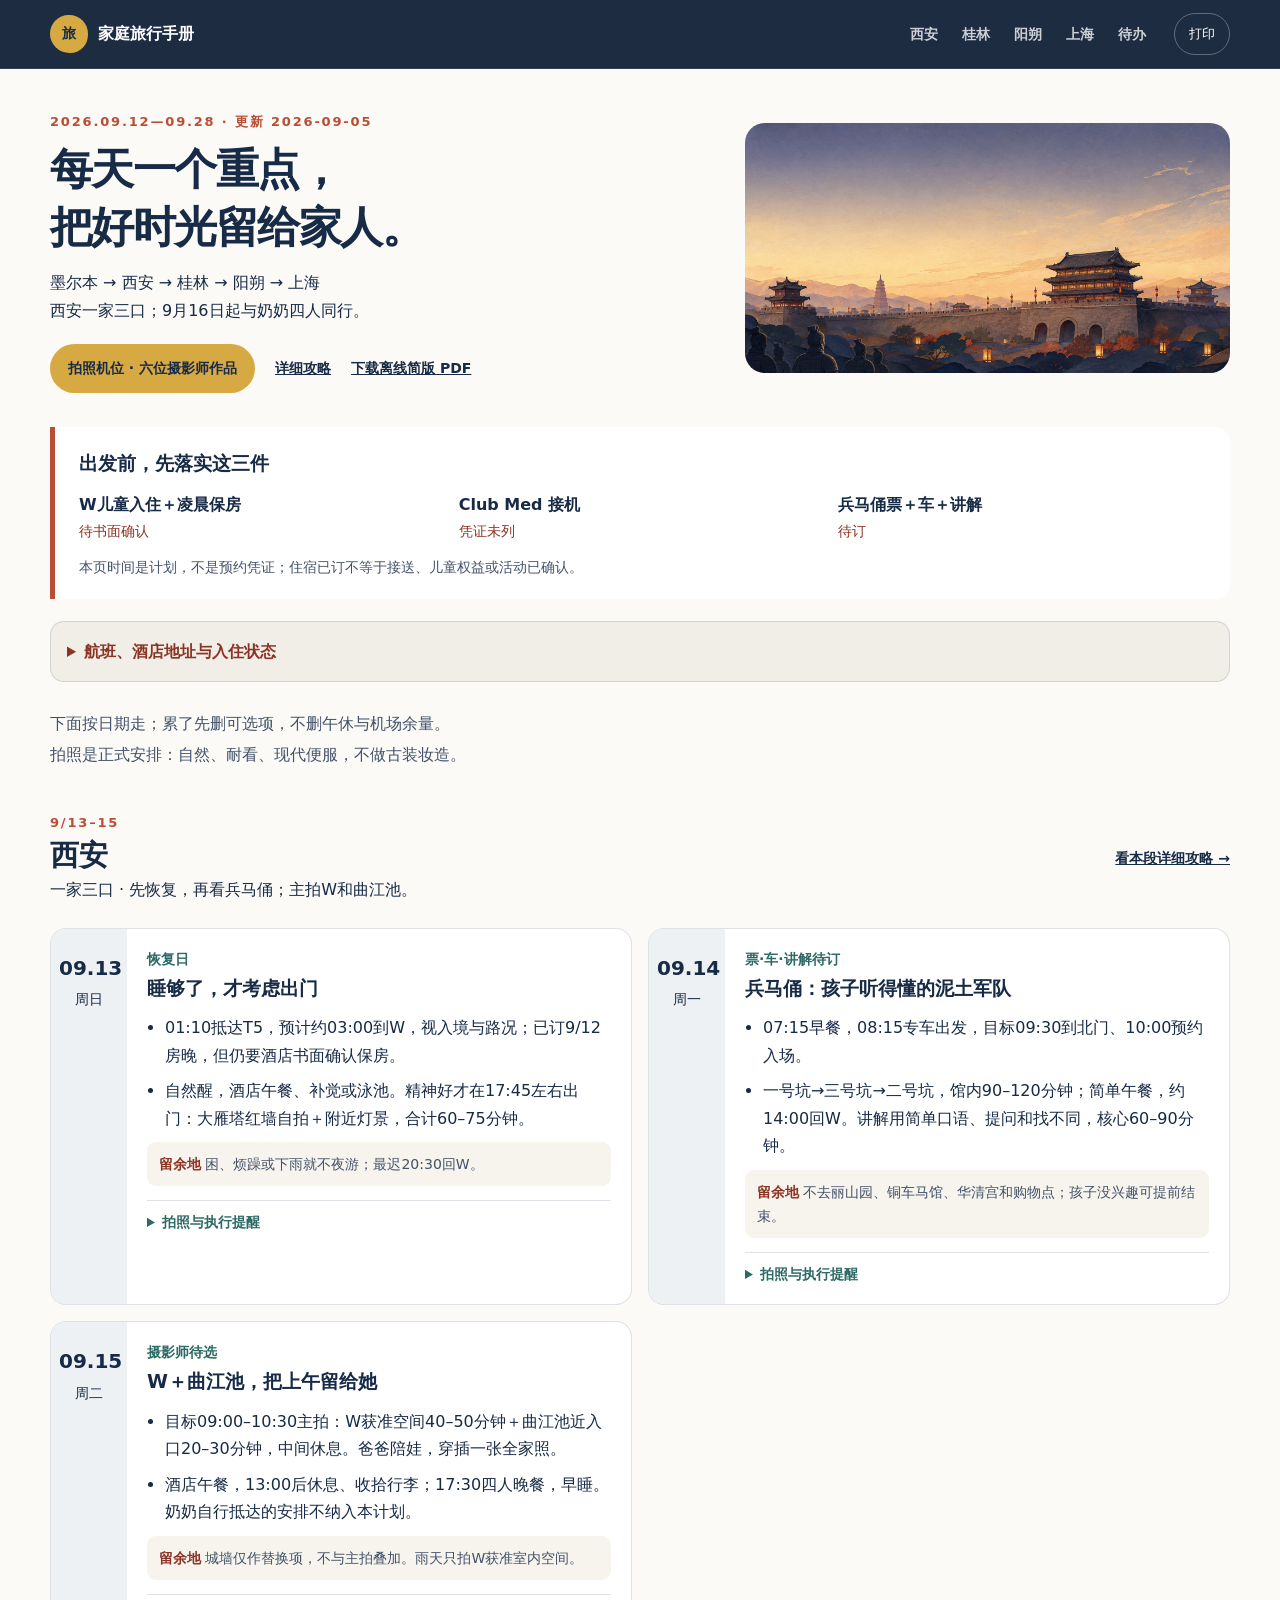
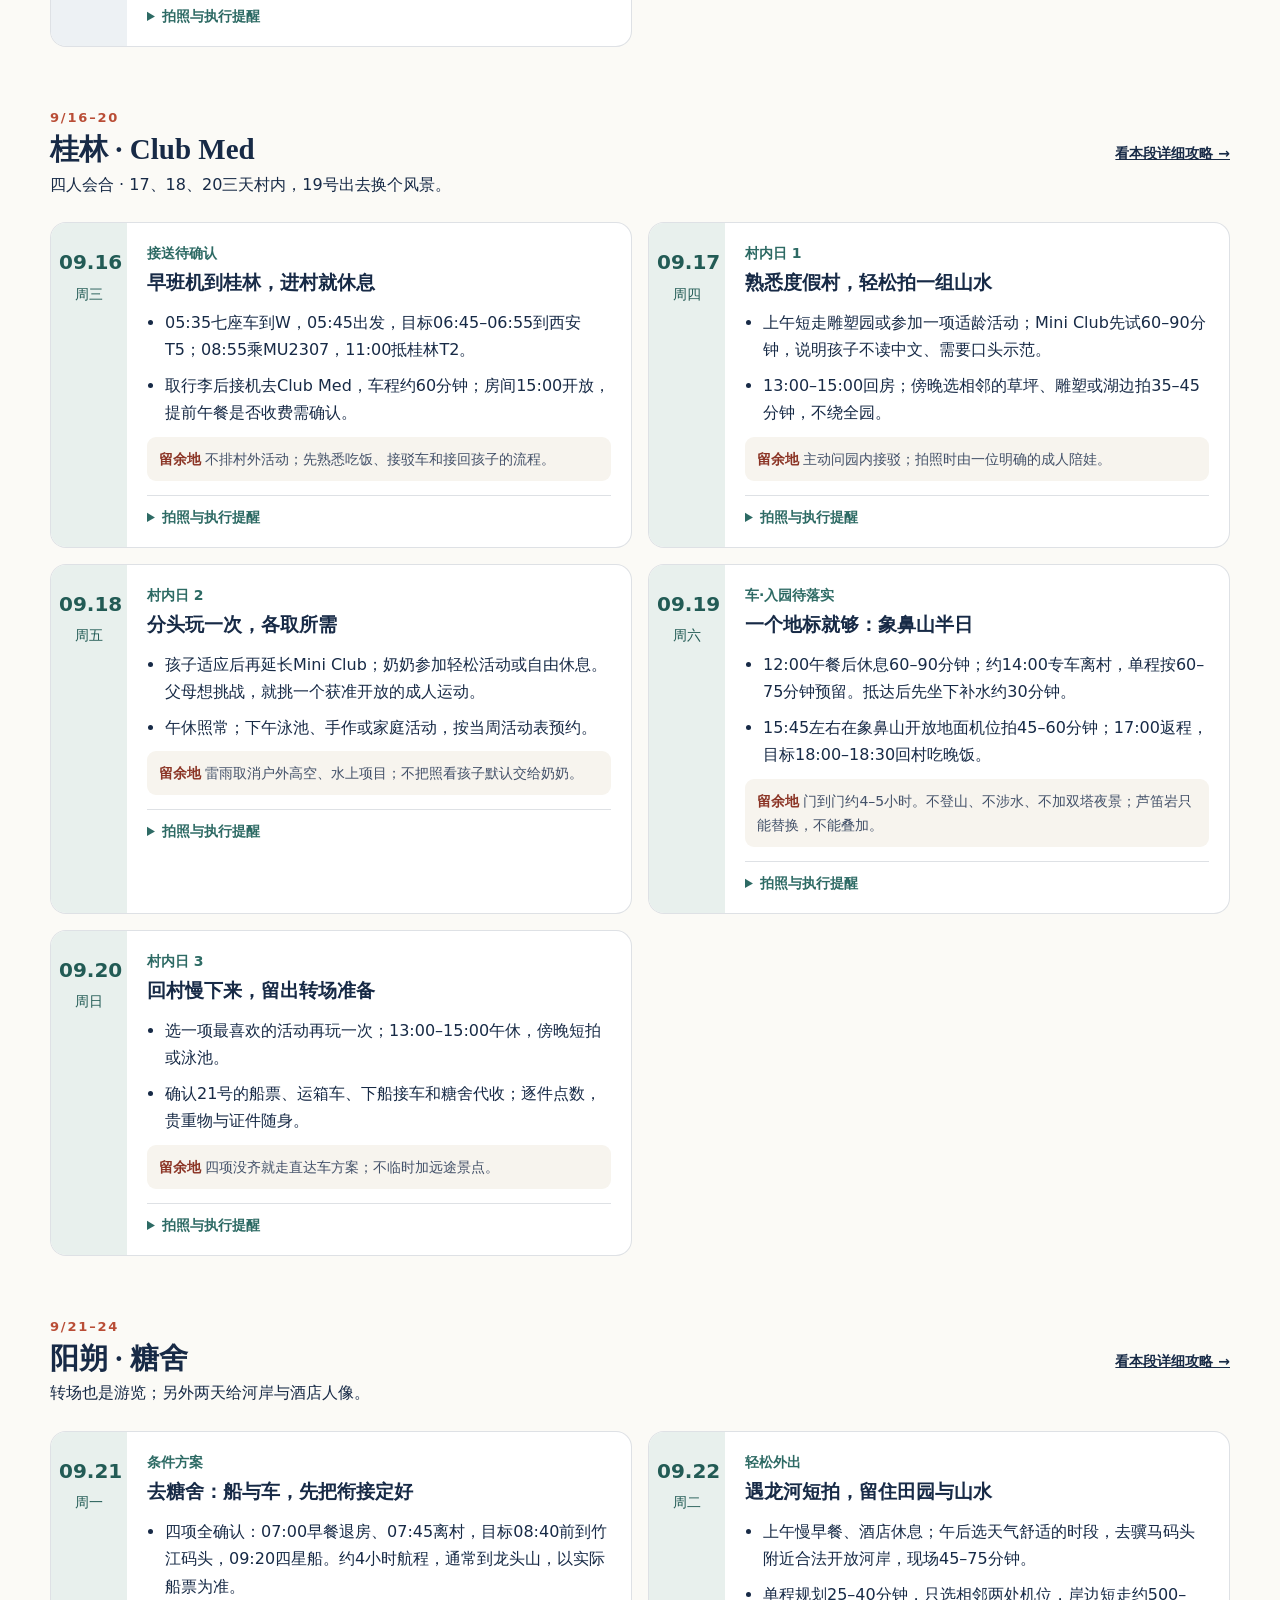
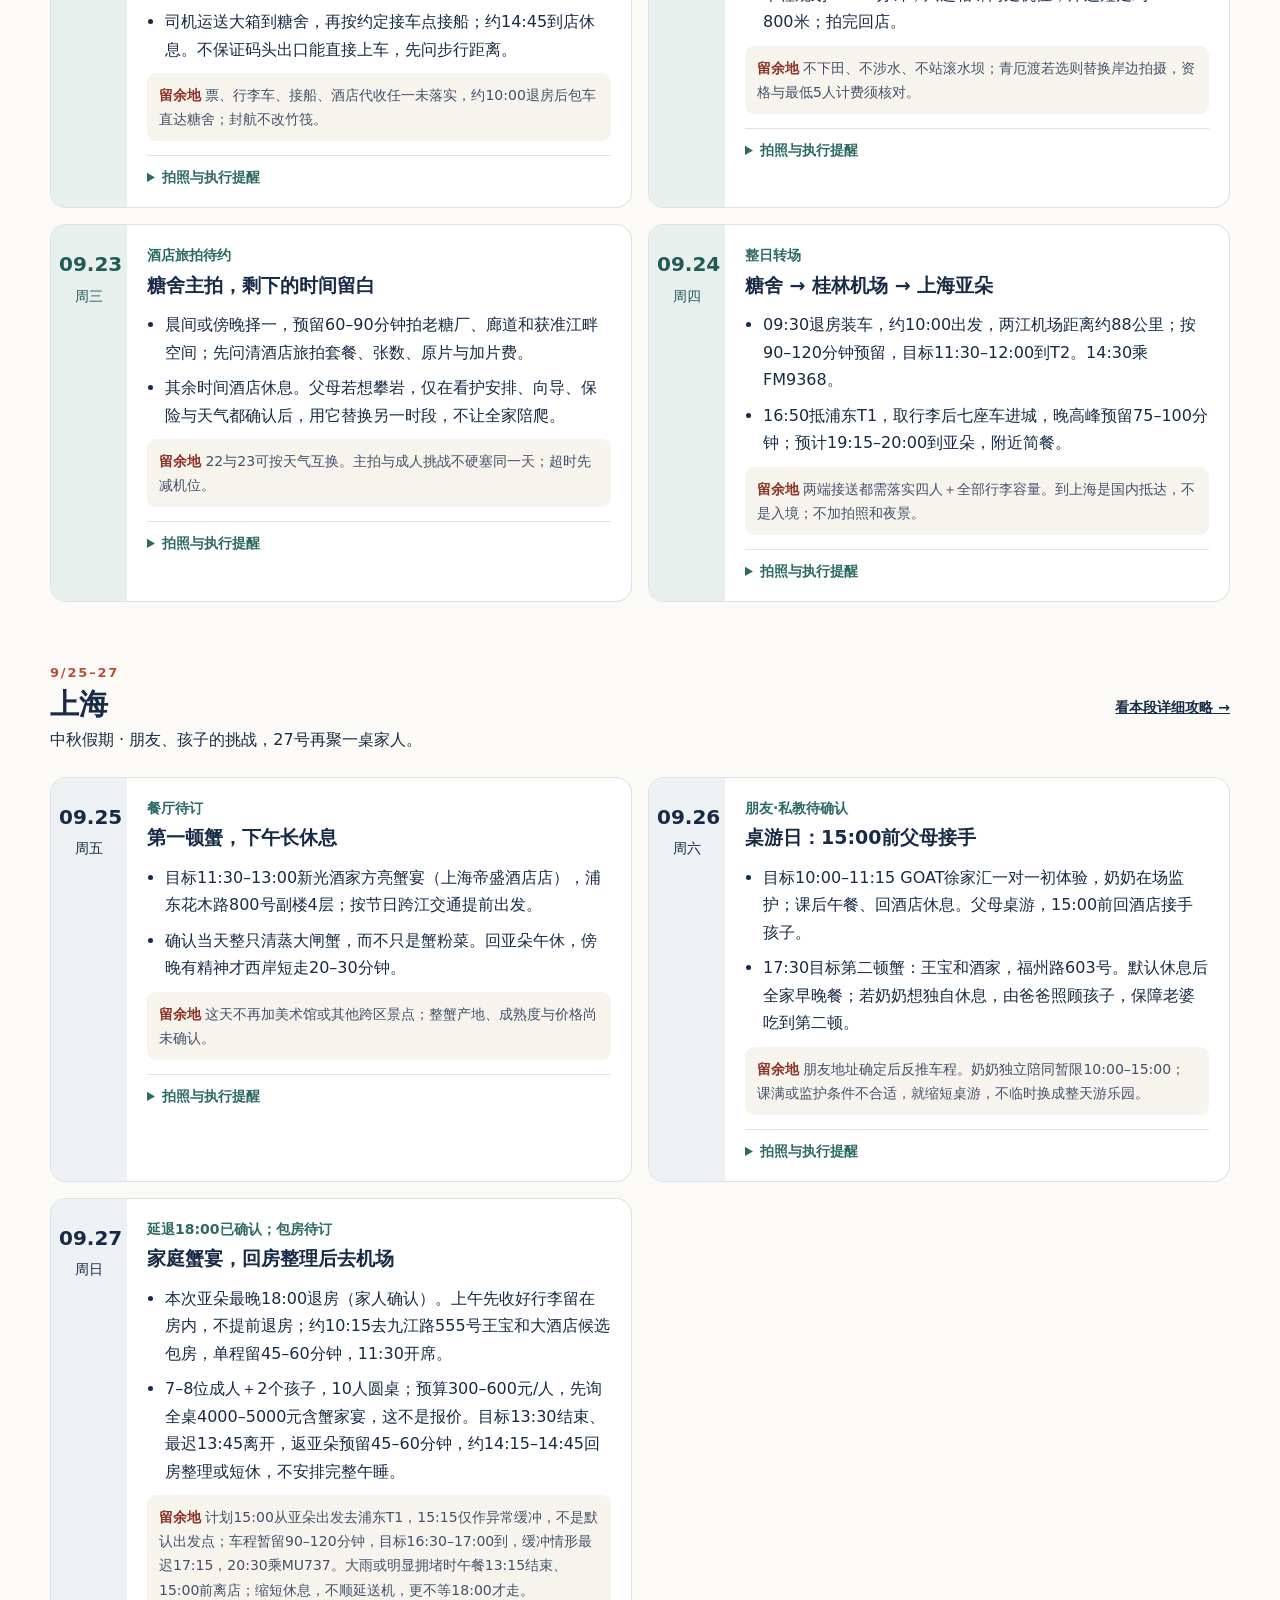
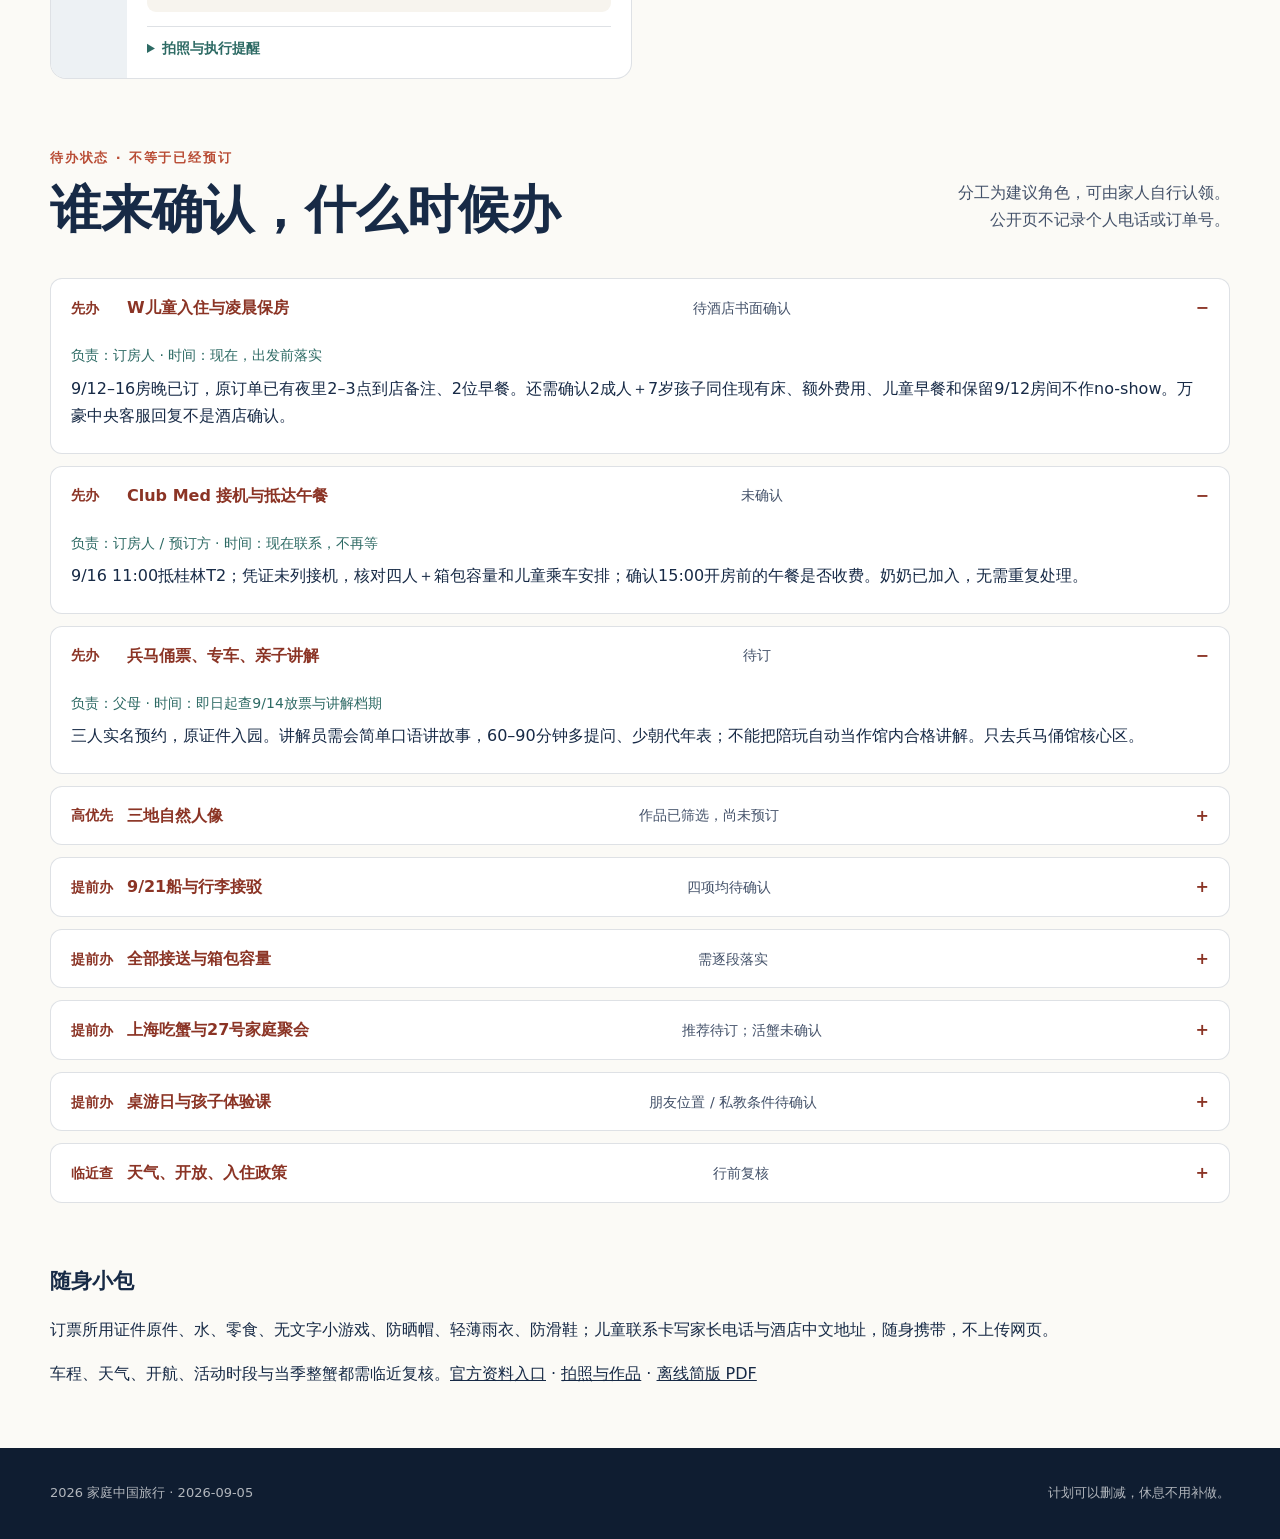
==== commit 223e4b56: "Record confirmed Atour 18:00 checkout and return-to-hotel plan" ====
--- a/index.html
+++ b/index.html
@@ -30,23 +30,23 @@
   </aside>
   <section class="page-shell basics" id="overview"><details><summary>航班、酒店地址与入住状态</summary><div class="basics-body">
     <h2>四段航班 · 均为当地时间</h2><div class="table-wrap" role="region" aria-label="航班列表" tabindex="0"><table><thead><tr><th>日期</th><th>航班</th><th>出发</th><th>到达</th></tr></thead><tbody><tr><td>9/12</td><td>MU852</td><td>12:00 墨尔本 T2</td><td>9/13 01:10 西安 T5</td></tr><tr><td>9/16</td><td>MU2307</td><td>08:55 西安 T5</td><td>11:00 桂林 T2</td></tr><tr><td>9/24</td><td>FM9368</td><td>14:30 桂林 T2</td><td>16:50 浦东 T1</td></tr><tr><td>9/27</td><td>MU737</td><td>20:30 浦东 T1</td><td>9/28 09:00 墨尔本 T2</td></tr></tbody></table></div>
-    <div class="stay-compact-grid"><article><p class="card-kicker">西安 · 9/12–16 · 4晚</p><h3>西安 W 酒店</h3><p>曲江池东路333号</p><p>房晚已订；儿童入住、费用与凌晨保房待书面确认</p><a href="tel:+862989669999">+86 29 8966 9999</a></article><article><p class="card-kicker">桂林 · 9/16–21 · 5晚</p><h3>Club Med 桂林</h3><p>雁山区大埠乡愚自乐园</p><p>2间豪华阳台房；奶奶已加入；接机未确认</p></article><article><p class="card-kicker">阳朔 · 9/21–24 · 3晚</p><h3>阳朔糖舍</h3><p>阳朔县东岭路102号</p><p>住宿已定；有旅拍服务，本订单权益待核</p></article><article><p class="card-kicker">上海 · 9/24–27 · 3晚</p><h3>上海徐汇龙华滨江广场亚朵酒店</h3><p>喜泰支路6号5幢</p><p>住宿已定；9/27约10:00提前退房去聚餐，不依赖延退</p></article></div>
+    <div class="stay-compact-grid"><article><p class="card-kicker">西安 · 9/12–16 · 4晚</p><h3>西安 W 酒店</h3><p>曲江池东路333号</p><p>房晚已订；儿童入住、费用与凌晨保房待书面确认</p><a href="tel:+862989669999">+86 29 8966 9999</a></article><article><p class="card-kicker">桂林 · 9/16–21 · 5晚</p><h3>Club Med 桂林</h3><p>雁山区大埠乡愚自乐园</p><p>2间豪华阳台房；奶奶已加入；接机未确认</p></article><article><p class="card-kicker">阳朔 · 9/21–24 · 3晚</p><h3>阳朔糖舍</h3><p>阳朔县东岭路102号</p><p>住宿已定；有旅拍服务，本订单权益待核</p></article><article><p class="card-kicker">上海 · 9/24–27 · 3晚</p><h3>上海徐汇龙华滨江广场亚朵酒店</h3><p>喜泰支路6号5幢</p><p>家人确认本次最晚18:00退房；9/27计划15:00离店送机，不等到18:00</p></article></div>
     <p>7岁男孩：能听说中文，少阅读、历史零基础；奶奶62岁，不参加西安游玩。证件、订单、私人联系方式和朋友地址不放公开网页。</p>
   </div></details></section>
   <div class="page-shell daily-introduction"><p>下面按日期走；累了先删可选项，不删午休与机场余量。</p><p>拍照是正式安排：自然、耐看、现代便服，不做古装妆造。</p></div>
   <section class="page-shell daily-city" id="xian"><div class="section-heading"><div><p class="eyebrow ink">9/13–15</p><h2>西安</h2><p>一家三口 · 先恢复，再看兵马俑；主拍W和曲江池。</p></div><a href="guide.html#xian">看本段详细攻略 →</a></div><div class="daily-grid"><article class="daily-card" id="day-09-13"><div class="daily-date"><strong>09.13</strong><span>周日</span></div><div class="daily-body"><p class="daily-tag">恢复日</p><h3>睡够了，才考虑出门</h3><ul><li>01:10抵达T5，预计约03:00到W，视入境与路况；已订9/12房晚，但仍要酒店书面确认保房。</li><li>自然醒，酒店午餐、补觉或泳池。精神好才在17:45左右出门：大雁塔红墙自拍＋附近灯景，合计60–75分钟。</li></ul><p class="daily-limit"><strong>留余地</strong> 困、烦躁或下雨就不夜游；最迟20:30回W。</p><details class="daily-photo"><summary>拍照与执行提醒</summary><p>红墙只作顺路自拍，不预约收费摄影师赶场。</p></details></div></article><article class="daily-card" id="day-09-14"><div class="daily-date"><strong>09.14</strong><span>周一</span></div><div class="daily-body"><p class="daily-tag">票·车·讲解待订</p><h3>兵马俑：孩子听得懂的泥土军队</h3><ul><li>07:15早餐，08:15专车出发，目标09:30到北门、10:00预约入场。</li><li>一号坑→三号坑→二号坑，馆内90–120分钟；简单午餐，约14:00回W。讲解用简单口语、提问和找不同，核心60–90分钟。</li></ul><p class="daily-limit"><strong>留余地</strong> 不去丽山园、铜车马馆、华清宫和购物点；孩子没兴趣可提前结束。</p><details class="daily-photo"><summary>拍照与执行提醒</summary><p>下午只休息，不再另约一场主拍。</p></details></div></article><article class="daily-card" id="day-09-15"><div class="daily-date"><strong>09.15</strong><span>周二</span></div><div class="daily-body"><p class="daily-tag">摄影师待选</p><h3>W＋曲江池，把上午留给她</h3><ul><li>目标09:00–10:30主拍：W获准空间40–50分钟＋曲江池近入口20–30分钟，中间休息。爸爸陪娃，穿插一张全家照。</li><li>酒店午餐，13:00后休息、收拾行李；17:30四人晚餐，早睡。奶奶自行抵达的安排不纳入本计划。</li></ul><p class="daily-limit"><strong>留余地</strong> 城墙仅作替换项，不与主拍叠加。雨天只拍W获准室内空间。</p><details class="daily-photo"><summary>拍照与执行提醒</summary><p>现代便服、自然抓拍；先看三位摄影师作品，再确认档期和酒店准入。</p></details></div></article></div></section>
 <section class="page-shell daily-city" id="guilin"><div class="section-heading"><div><p class="eyebrow ink">9/16–20</p><h2>桂林 · Club Med</h2><p>四人会合 · 17、18、20三天村内，19号出去换个风景。</p></div><a href="guide.html#guilin">看本段详细攻略 →</a></div><div class="daily-grid"><article class="daily-card" id="day-09-16"><div class="daily-date"><strong>09.16</strong><span>周三</span></div><div class="daily-body"><p class="daily-tag">接送待确认</p><h3>早班机到桂林，进村就休息</h3><ul><li>05:35七座车到W，05:45出发，目标06:45–06:55到西安T5；08:55乘MU2307，11:00抵桂林T2。</li><li>取行李后接机去Club Med，车程约60分钟；房间15:00开放，提前午餐是否收费需确认。</li></ul><p class="daily-limit"><strong>留余地</strong> 不排村外活动；先熟悉吃饭、接驳车和接回孩子的流程。</p><details class="daily-photo"><summary>拍照与执行提醒</summary><p>今天不安排正式拍摄。</p></details></div></article><article class="daily-card" id="day-09-17"><div class="daily-date"><strong>09.17</strong><span>周四</span></div><div class="daily-body"><p class="daily-tag">村内日 1</p><h3>熟悉度假村，轻松拍一组山水</h3><ul><li>上午短走雕塑园或参加一项适龄活动；Mini Club先试60–90分钟，说明孩子不读中文、需要口头示范。</li><li>13:00–15:00回房；傍晚选相邻的草坪、雕塑或湖边拍35–45分钟，不绕全园。</li></ul><p class="daily-limit"><strong>留余地</strong> 主动问园内接驳；拍照时由一位明确的成人陪娃。</p><details class="daily-photo"><summary>拍照与执行提醒</summary><p>桂林主拍窗口；外请摄影师能否入村须先获准。</p></details></div></article><article class="daily-card" id="day-09-18"><div class="daily-date"><strong>09.18</strong><span>周五</span></div><div class="daily-body"><p class="daily-tag">村内日 2</p><h3>分头玩一次，各取所需</h3><ul><li>孩子适应后再延长Mini Club；奶奶参加轻松活动或自由休息。父母想挑战，就挑一个获准开放的成人运动。</li><li>午休照常；下午泳池、手作或家庭活动，按当周活动表预约。</li></ul><p class="daily-limit"><strong>留余地</strong> 雷雨取消户外高空、水上项目；不把照看孩子默认交给奶奶。</p><details class="daily-photo"><summary>拍照与执行提醒</summary><p>17号天气不好时，今天补20–30分钟，不再另跑景点。</p></details></div></article><article class="daily-card" id="day-09-19"><div class="daily-date"><strong>09.19</strong><span>周六</span></div><div class="daily-body"><p class="daily-tag">车·入园待落实</p><h3>一个地标就够：象鼻山半日</h3><ul><li>12:00午餐后休息60–90分钟；约14:00专车离村，单程按60–75分钟预留。抵达后先坐下补水约30分钟。</li><li>15:45左右在象鼻山开放地面机位拍45–60分钟；17:00返程，目标18:00–18:30回村吃晚饭。</li></ul><p class="daily-limit"><strong>留余地</strong> 门到门约4–5小时。不登山、不涉水、不加双塔夜景；芦笛岩只能替换，不能叠加。</p><details class="daily-photo"><summary>拍照与执行提醒</summary><p>先她的人像、再全家照；下雨可与20号互换，或留村补拍。</p></details></div></article><article class="daily-card" id="day-09-20"><div class="daily-date"><strong>09.20</strong><span>周日</span></div><div class="daily-body"><p class="daily-tag">村内日 3</p><h3>回村慢下来，留出转场准备</h3><ul><li>选一项最喜欢的活动再玩一次；13:00–15:00午休，傍晚短拍或泳池。</li><li>确认21号的船票、运箱车、下船接车和糖舍代收；逐件点数，贵重物与证件随身。</li></ul><p class="daily-limit"><strong>留余地</strong> 四项没齐就走直达车方案；不临时加远途景点。</p><details class="daily-photo"><summary>拍照与执行提醒</summary><p>Club Med最后一个天气补拍窗口。</p></details></div></article></div></section>
 <section class="page-shell daily-city" id="yangshuo"><div class="section-heading"><div><p class="eyebrow ink">9/21–24</p><h2>阳朔 · 糖舍</h2><p>转场也是游览；另外两天给河岸与酒店人像。</p></div><a href="guide.html#yangshuo">看本段详细攻略 →</a></div><div class="daily-grid"><article class="daily-card" id="day-09-21"><div class="daily-date"><strong>09.21</strong><span>周一</span></div><div class="daily-body"><p class="daily-tag">条件方案</p><h3>去糖舍：船与车，先把衔接定好</h3><ul><li>四项全确认：07:00早餐退房、07:45离村，目标08:40前到竹江码头，09:20四星船。约4小时航程，通常到龙头山，以实际船票为准。</li><li>司机运送大箱到糖舍，再按约定接车点接船；约14:45到店休息。不保证码头出口能直接上车，先问步行距离。</li></ul><p class="daily-limit"><strong>留余地</strong> 票、行李车、接船、酒店代收任一未落实，约10:00退房后包车直达糖舍；封航不改竹筏。</p><details class="daily-photo"><summary>拍照与执行提醒</summary><p>船上短上甲板，下午只踩点休息，不赶西街。</p></details></div></article><article class="daily-card" id="day-09-22"><div class="daily-date"><strong>09.22</strong><span>周二</span></div><div class="daily-body"><p class="daily-tag">轻松外出</p><h3>遇龙河短拍，留住田园与山水</h3><ul><li>上午慢早餐、酒店休息；午后选天气舒适的时段，去骥马码头附近合法开放河岸，现场45–75分钟。</li><li>单程规划25–40分钟，只选相邻两处机位，岸边短走约500–800米；拍完回店。</li></ul><p class="daily-limit"><strong>留余地</strong> 不下田、不涉水、不站滚水坝；青厄渡若选则替换岸边拍摄，资格与最低5人计费须核对。</p><details class="daily-photo"><summary>拍照与执行提醒</summary><p>自然人像为主，不保证九月金黄稻田；富里桥是替换项，不加一站。</p></details></div></article><article class="daily-card" id="day-09-23"><div class="daily-date"><strong>09.23</strong><span>周三</span></div><div class="daily-body"><p class="daily-tag">酒店旅拍待约</p><h3>糖舍主拍，剩下的时间留白</h3><ul><li>晨间或傍晚择一，预留60–90分钟拍老糖厂、廊道和获准江畔空间；先问清酒店旅拍套餐、张数、原片与加片费。</li><li>其余时间酒店休息。父母若想攀岩，仅在看护安排、向导、保险与天气都确认后，用它替换另一时段，不让全家陪爬。</li></ul><p class="daily-limit"><strong>留余地</strong> 22与23可按天气互换。主拍与成人挑战不硬塞同一天；超时先减机位。</p><details class="daily-photo"><summary>拍照与执行提醒</summary><p>自然便服，不绑定古装妆造；爸爸陪娃，奶奶是否帮忙须先同意。</p></details></div></article><article class="daily-card" id="day-09-24"><div class="daily-date"><strong>09.24</strong><span>周四</span></div><div class="daily-body"><p class="daily-tag">整日转场</p><h3>糖舍 → 桂林机场 → 上海亚朵</h3><ul><li>09:30退房装车，约10:00出发，两江机场距离约88公里；按90–120分钟预留，目标11:30–12:00到T2。14:30乘FM9368。</li><li>16:50抵浦东T1，取行李后七座车进城，晚高峰预留75–100分钟；预计19:15–20:00到亚朵，附近简餐。</li></ul><p class="daily-limit"><strong>留余地</strong> 两端接送都需落实四人＋全部行李容量。到上海是国内抵达，不是入境；不加拍照和夜景。</p><details class="daily-photo"><summary>拍照与执行提醒</summary><p>上午不再安排远处拍摄。</p></details></div></article></div></section>
-<section class="page-shell daily-city" id="shanghai"><div class="section-heading"><div><p class="eyebrow ink">9/25–27</p><h2>上海</h2><p>中秋假期 · 朋友、孩子的挑战，27号再聚一桌家人。</p></div><a href="guide.html#shanghai">看本段详细攻略 →</a></div><div class="daily-grid"><article class="daily-card" id="day-09-25"><div class="daily-date"><strong>09.25</strong><span>周五</span></div><div class="daily-body"><p class="daily-tag">餐厅待订</p><h3>第一顿蟹，下午长休息</h3><ul><li>目标11:30–13:00新光酒家方亮蟹宴（上海帝盛酒店店），浦东花木路800号副楼4层；按节日跨江交通提前出发。</li><li>确认当天整只清蒸大闸蟹，而不只是蟹粉菜。回亚朵午休，傍晚有精神才西岸短走20–30分钟。</li></ul><p class="daily-limit"><strong>留余地</strong> 这天不再加美术馆或其他跨区景点；整蟹产地、成熟度与价格尚未确认。</p><details class="daily-photo"><summary>拍照与执行提醒</summary><p>上海不另加旅拍任务。</p></details></div></article><article class="daily-card" id="day-09-26"><div class="daily-date"><strong>09.26</strong><span>周六</span></div><div class="daily-body"><p class="daily-tag">朋友·私教待确认</p><h3>桌游日：15:00前父母接手</h3><ul><li>目标10:00–11:15 GOAT徐家汇一对一初体验，奶奶在场监护；课后午餐、回酒店休息。父母桌游，15:00前回酒店接手孩子。</li><li>17:30目标第二顿蟹：王宝和酒家，福州路603号。默认休息后全家早晚餐；若奶奶想独自休息，由爸爸照顾孩子，保障老婆吃到第二顿。</li></ul><p class="daily-limit"><strong>留余地</strong> 朋友地址确定后反推车程。奶奶独立陪同暂限10:00–15:00；课满或监护条件不合适，就缩短桌游，不临时换成整天游乐园。</p><details class="daily-photo"><summary>拍照与执行提醒</summary><p>GOAT满7岁、全程教练、陪同座位、装备和保险全部确认才执行。</p></details></div></article><article class="daily-card" id="day-09-27"><div class="daily-date"><strong>09.27</strong><span>周日</span></div><div class="daily-body"><p class="daily-tag">10人包房待订</p><h3>家庭蟹宴，餐后直接去机场</h3><ul><li>约10:00提前退房，带齐行李；暂按10:15从亚朵出发，节日车程留45–60分钟，目标11:30在王宝和大酒店（九江路555号）开席。</li><li>7–8位成人＋2个孩子，优先一间包房、一张10人圆桌。人均预算300–600元；先请店方按全桌4000–5000元出含整蟹、共享本帮菜的菜单，这不是报价。</li></ul><p class="daily-limit"><strong>留余地</strong> 13:45前结束午餐。先确认行李寄存及餐后休息处；14:30–15:00从餐厅直接去浦东T1，车程预留90–120分钟，目标最迟17:00到，20:30乘MU737。大雨改14:30出发，不折返亚朵。</p><details class="daily-photo"><summary>拍照与执行提醒</summary><p>这次新增27号聚会，原25、26号先保留。包房、低消服务费、儿童计费、当日整蟹、行李保管均未确认；电话021-53965000转餐饮预订。</p></details></div></article></div></section>
+<section class="page-shell daily-city" id="shanghai"><div class="section-heading"><div><p class="eyebrow ink">9/25–27</p><h2>上海</h2><p>中秋假期 · 朋友、孩子的挑战，27号再聚一桌家人。</p></div><a href="guide.html#shanghai">看本段详细攻略 →</a></div><div class="daily-grid"><article class="daily-card" id="day-09-25"><div class="daily-date"><strong>09.25</strong><span>周五</span></div><div class="daily-body"><p class="daily-tag">餐厅待订</p><h3>第一顿蟹，下午长休息</h3><ul><li>目标11:30–13:00新光酒家方亮蟹宴（上海帝盛酒店店），浦东花木路800号副楼4层；按节日跨江交通提前出发。</li><li>确认当天整只清蒸大闸蟹，而不只是蟹粉菜。回亚朵午休，傍晚有精神才西岸短走20–30分钟。</li></ul><p class="daily-limit"><strong>留余地</strong> 这天不再加美术馆或其他跨区景点；整蟹产地、成熟度与价格尚未确认。</p><details class="daily-photo"><summary>拍照与执行提醒</summary><p>上海不另加旅拍任务。</p></details></div></article><article class="daily-card" id="day-09-26"><div class="daily-date"><strong>09.26</strong><span>周六</span></div><div class="daily-body"><p class="daily-tag">朋友·私教待确认</p><h3>桌游日：15:00前父母接手</h3><ul><li>目标10:00–11:15 GOAT徐家汇一对一初体验，奶奶在场监护；课后午餐、回酒店休息。父母桌游，15:00前回酒店接手孩子。</li><li>17:30目标第二顿蟹：王宝和酒家，福州路603号。默认休息后全家早晚餐；若奶奶想独自休息，由爸爸照顾孩子，保障老婆吃到第二顿。</li></ul><p class="daily-limit"><strong>留余地</strong> 朋友地址确定后反推车程。奶奶独立陪同暂限10:00–15:00；课满或监护条件不合适，就缩短桌游，不临时换成整天游乐园。</p><details class="daily-photo"><summary>拍照与执行提醒</summary><p>GOAT满7岁、全程教练、陪同座位、装备和保险全部确认才执行。</p></details></div></article><article class="daily-card" id="day-09-27"><div class="daily-date"><strong>09.27</strong><span>周日</span></div><div class="daily-body"><p class="daily-tag">延退18:00已确认；包房待订</p><h3>家庭蟹宴，回房整理后去机场</h3><ul><li>本次亚朵最晚18:00退房（家人确认）。上午先收好行李留在房内，不提前退房；约10:15去九江路555号王宝和大酒店候选包房，单程留45–60分钟，11:30开席。</li><li>7–8位成人＋2个孩子，10人圆桌；预算300–600元/人，先询全桌4000–5000元含蟹家宴，这不是报价。目标13:30结束、最迟13:45离开，返亚朵预留45–60分钟，约14:15–14:45回房整理或短休，不安排完整午睡。</li></ul><p class="daily-limit"><strong>留余地</strong> 计划15:00从亚朵出发去浦东T1，15:15仅作异常缓冲，不是默认出发点；车程暂留90–120分钟，目标16:30–17:00到，缓冲情形最迟17:15，20:30乘MU737。大雨或明显拥堵时午餐13:15结束、15:00前离店；缩短休息，不顺延送机，更不等18:00才走。</p><details class="daily-photo"><summary>拍照与执行提醒</summary><p>原25、26号先保留。27号餐厅仍是候选，包房、费用和整蟹供应待确认；021-53965000转餐饮预订。接送需包含餐后回亚朵取行李；证件和贵重物随身。</p></details></div></article></div></section>
   <section class="page-shell task-section" id="checklist"><div class="section-heading"><div><p class="eyebrow ink">待办状态 · 不等于已经预订</p><h2>谁来确认，什么时候办</h2></div><p class="section-note">分工为建议角色，可由家人自行认领。<br>公开页不记录个人电话或订单号。</p></div><div class="task-list" id="before-you-go"><details class="task-row" id="todo-1" open><summary><span class="task-priority">先办</span><span>W儿童入住与凌晨保房</span><span class="task-state">待酒店书面确认</span></summary><div class="task-body"><p class="task-meta">负责：订房人 · 时间：现在，出发前落实</p><p>9/12–16房晚已订，原订单已有夜里2–3点到店备注、2位早餐。还需确认2成人＋7岁孩子同住现有床、额外费用、儿童早餐和保留9/12房间不作no-show。万豪中央客服回复不是酒店确认。</p></div></details>
 <details class="task-row" id="todo-2" open><summary><span class="task-priority">先办</span><span>Club Med 接机与抵达午餐</span><span class="task-state">未确认</span></summary><div class="task-body"><p class="task-meta">负责：订房人 / 预订方 · 时间：现在联系，不再等</p><p>9/16 11:00抵桂林T2；凭证未列接机，核对四人＋箱包容量和儿童乘车安排；确认15:00开房前的午餐是否收费。奶奶已加入，无需重复处理。</p></div></details>
 <details class="task-row" id="todo-3" open><summary><span class="task-priority">先办</span><span>兵马俑票、专车、亲子讲解</span><span class="task-state">待订</span></summary><div class="task-body"><p class="task-meta">负责：父母 · 时间：即日起查9/14放票与讲解档期</p><p>三人实名预约，原证件入园。讲解员需会简单口语讲故事，60–90分钟多提问、少朝代年表；不能把陪玩自动当作馆内合格讲解。只去兵马俑馆核心区。</p></div></details>
 <details class="task-row" id="todo-4"><summary><span class="task-priority">高优先</span><span>三地自然人像</span><span class="task-state">作品已筛选，尚未预订</span></summary><div class="task-body"><p class="task-meta">负责：她选风格 / 订房人核准入 · 时间：现在选作品并询档期</p><p>西安三位、桂林三位各有原作者作品入口。锁定执拍者、总价、原片精修与退改；先核W和Club Med准入，糖舍先问现有权益，不重复付费。</p></div></details>
 <details class="task-row" id="todo-5"><summary><span class="task-priority">提前办</span><span>9/21船与行李接驳</span><span class="task-state">四项均待确认</span></summary><div class="task-body"><p class="task-meta">负责：订车人 / 糖舍 · 时间：9/14关注开售，9/20最终检查</p><p>竹江四星船票、行李专车、龙头山或实际终点接船、糖舍代收，问整段总价和下船步行距离。任一未落实则包车直达；已出票按退改规则处理。</p></div></details>
-<details class="task-row" id="todo-6"><summary><span class="task-priority">提前办</span><span>全部接送与箱包容量</span><span class="task-state">需逐段落实</span></summary><div class="task-body"><p class="task-meta">负责：订车人 · 时间：出发前确认，乘车前一天复核</p><p>9/13凌晨西安接机；9/14往返兵马俑；9/16西安送机＋桂林接机；9/19市区；9/21转场；9/24糖舍10:00送机＋浦东接机；9/27亚朵→九江路555号聚餐→14:30–15:00送浦东T1。七座不等于能装下全部大箱，须报件数。</p></div></details>
-<details class="task-row" id="todo-7"><summary><span class="task-priority">提前办</span><span>上海吃蟹与27号家庭聚会</span><span class="task-state">推荐待订；活蟹未确认</span></summary><div class="task-body"><p class="task-meta">负责：订餐人 · 时间：现在订座，出发前7天复核供应</p><p>25号新光、26号福州路王宝和先保留；新增27号11:30王宝和大酒店（九江路555号），7–8成人＋2孩子，10人圆桌包房。预算300–600元/人，先询全桌4000–5000元含蟹菜单及全部费用；核对包房、整蟹供应、行李保管和13:45结束。三顿均待订，不承诺当季阳澄湖蟹。</p></div></details>
+<details class="task-row" id="todo-6"><summary><span class="task-priority">提前办</span><span>全部接送与箱包容量</span><span class="task-state">需逐段落实</span></summary><div class="task-body"><p class="task-meta">负责：订车人 · 时间：出发前确认，乘车前一天及当天复核</p><p>9/13凌晨西安接机；9/14往返兵马俑；9/16西安送机＋桂林接机；9/19市区；9/21转场；9/24糖舍10:00送机＋浦东接机；9/27亚朵→九江路555号聚餐→回亚朵整理取行李→15:00送浦东T1（15:15仅异常缓冲）。七座不等于能装下全部大箱，须报件数。</p></div></details>
+<details class="task-row" id="todo-7"><summary><span class="task-priority">提前办</span><span>上海吃蟹与27号家庭聚会</span><span class="task-state">推荐待订；活蟹未确认</span></summary><div class="task-body"><p class="task-meta">负责：订餐人 · 时间：现在订座，出发前7天复核供应</p><p>25号新光、26号福州路王宝和先保留；27号11:30候选王宝和大酒店（九江路555号），7–8成人＋2孩子，10人圆桌包房。预算300–600元/人，先询全桌4000–5000元含蟹菜单及全部费用；核对包房实拍、整蟹供应及目标13:30结束、最迟13:45离开。行李留亚朵房内，餐后回房整理再送机。三顿均待订，不承诺当季阳澄湖蟹。</p></div></details>
 <details class="task-row" id="todo-8"><summary><span class="task-priority">提前办</span><span>桌游日与孩子体验课</span><span class="task-state">朋友位置 / 私教条件待确认</span></summary><div class="task-body"><p class="task-meta">负责：父母 · 时间：先核朋友地址，再订9/26时段</p><p>GOAT徐家汇TPY中心8楼，肇嘉浜路1117号；满7岁、全程一对一、奶奶有座位、装备保险均要确认。15:00前父母回酒店接手，不默认延长奶奶看护到晚间。</p></div></details>
-<details class="task-row" id="todo-9"><summary><span class="task-priority">临近查</span><span>天气、开放、入住政策</span><span class="task-state">行前复核</span></summary><div class="task-body"><p class="task-meta">负责：全家分工 · 时间：各段出发前7天与72小时</p><p>Club Med当周活动、Mini Club交接、河道开航、景点开放、摄影权限；9/27包房、行李保管和餐厅出发送机路线。全家携带与订票一致的证件原件，孩子不自动豁免证件。</p></div></details></div></section>
+<details class="task-row" id="todo-9"><summary><span class="task-priority">临近查</span><span>天气、开放、入住政策</span><span class="task-state">行前复核</span></summary><div class="task-body"><p class="task-meta">负责：全家分工 · 时间：各段出发前7天与72小时；返程当天看路况</p><p>Club Med当周活动、Mini Club交接、河道开航、景点开放、摄影权限；9/27包房和餐厅→亚朵→机场车程。亚朵本次18:00延退已由家人确认，但实际计划15:00离店送机。全家携带与订票一致的证件原件，孩子不自动豁免证件。</p></div></details></div></section>
   <section class="page-shell home-footnotes"><h2>随身小包</h2><p>订票所用证件原件、水、零食、无文字小游戏、防晒帽、轻薄雨衣、防滑鞋；儿童联系卡写家长电话与酒店中文地址，随身携带，不上传网页。</p><p>车程、天气、开航、活动时段与当季整蟹都需临近复核。<a href="guide.html#sources-title">官方资料入口</a> · <a href="photos.html">拍照与作品</a> · <a href="output/pdf/family-trip-2026.pdf">离线简版 PDF</a></p></section>
 </main>
 <footer><div class="page-shell footer-inner"><p>2026 家庭中国旅行 · 2026-09-05</p><p>计划可以删减，休息不用补做。</p></div></footer>
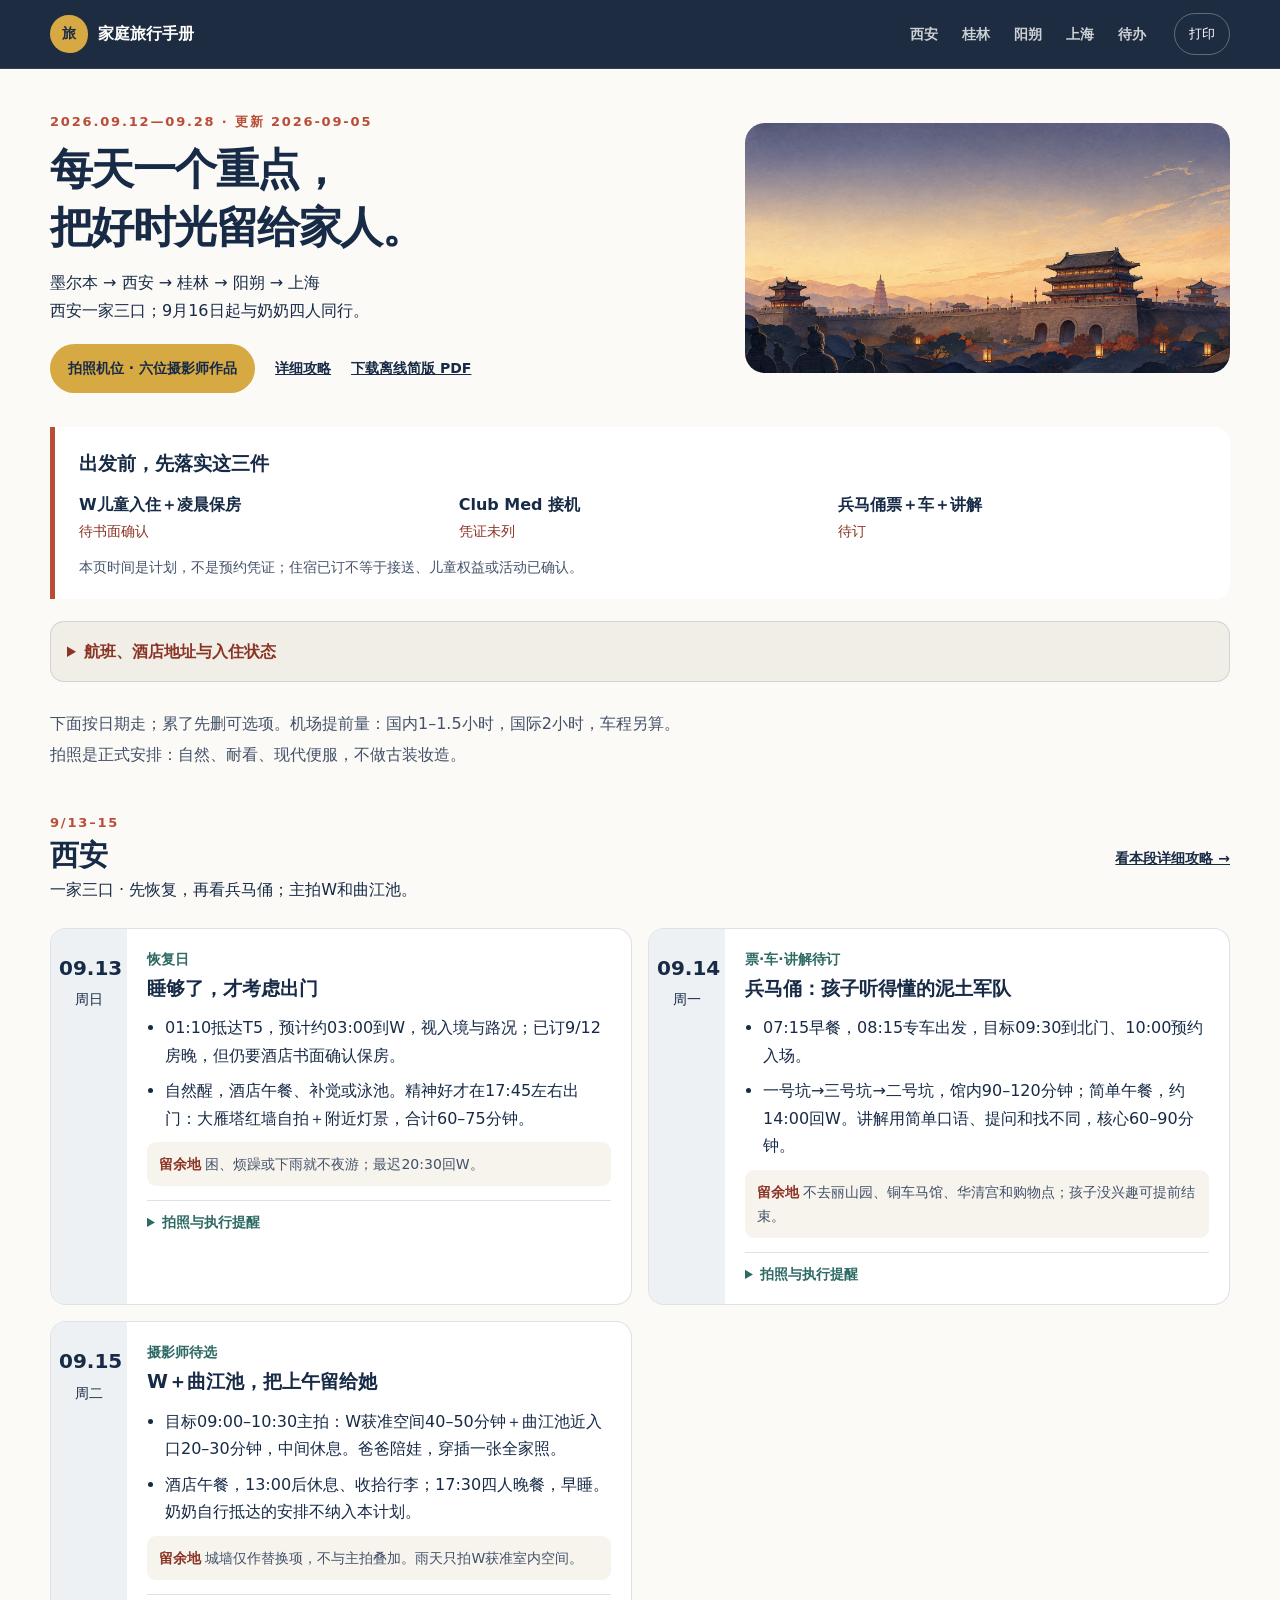
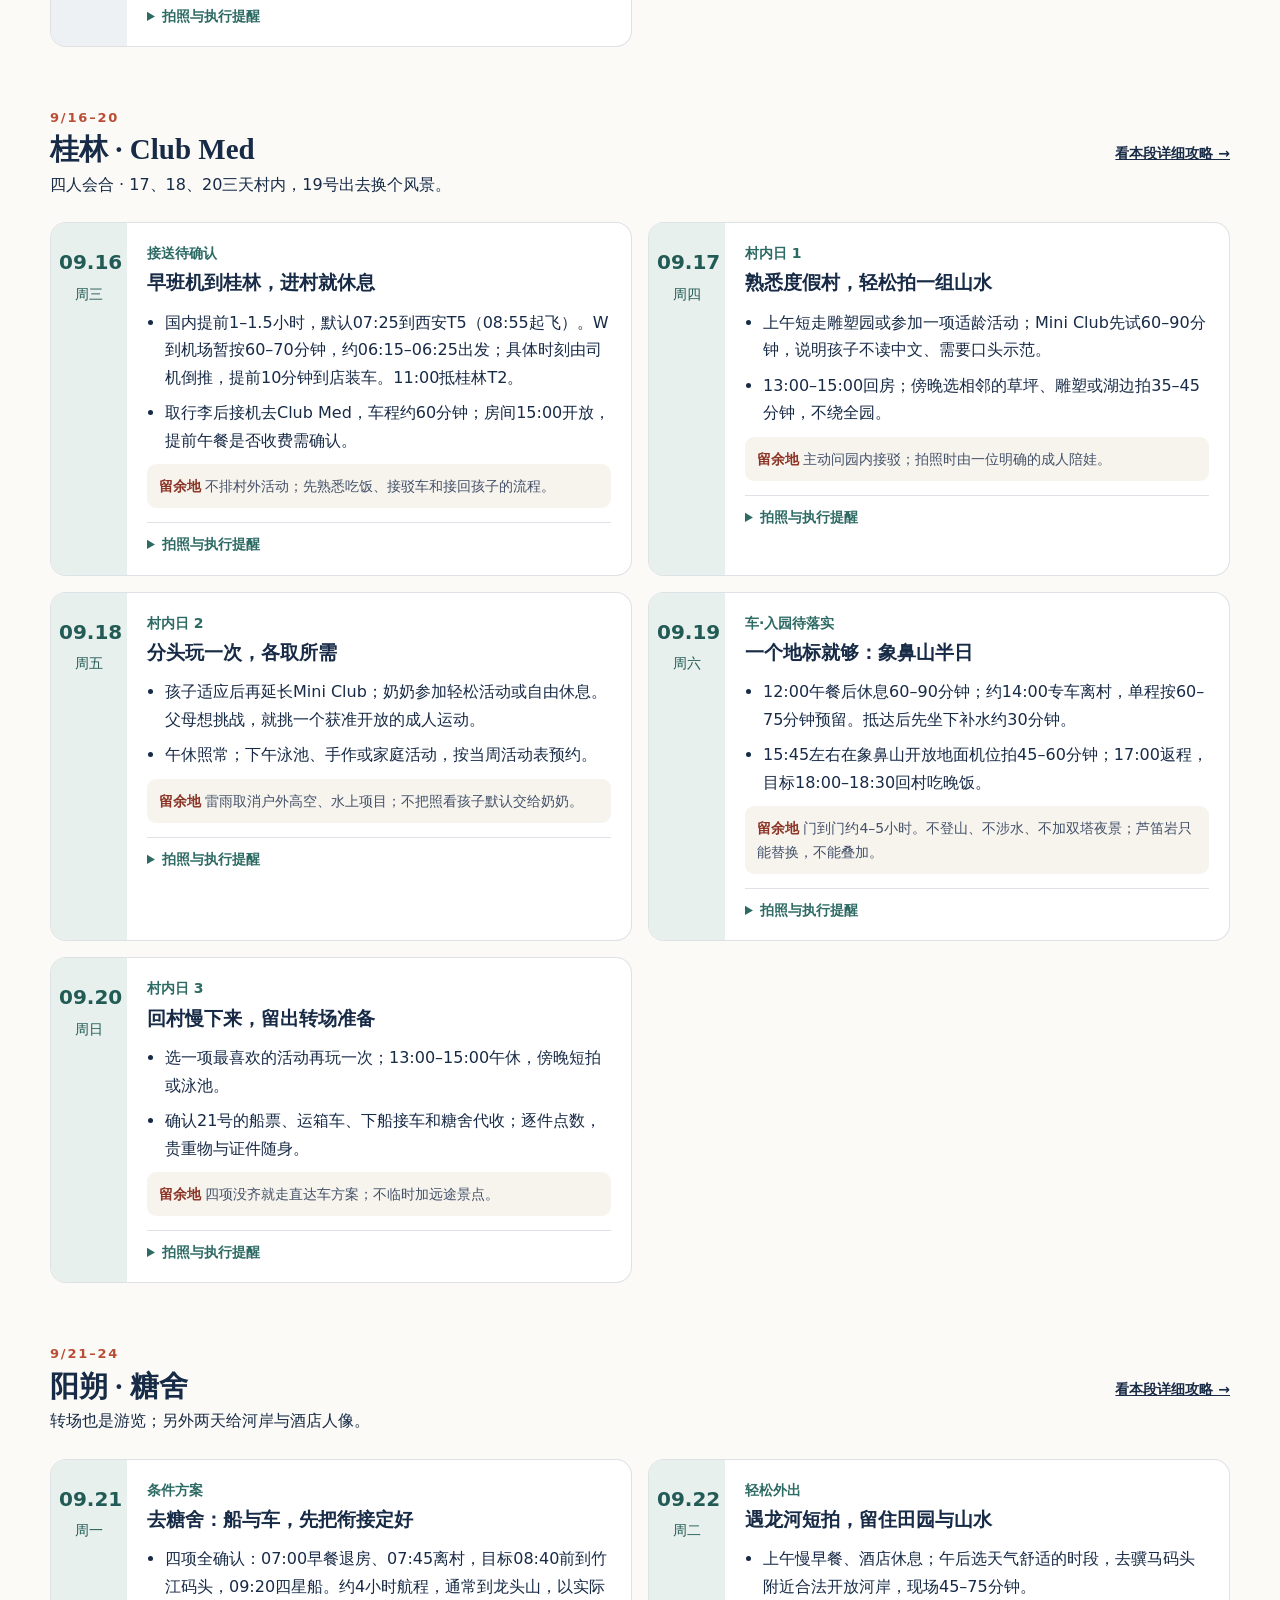
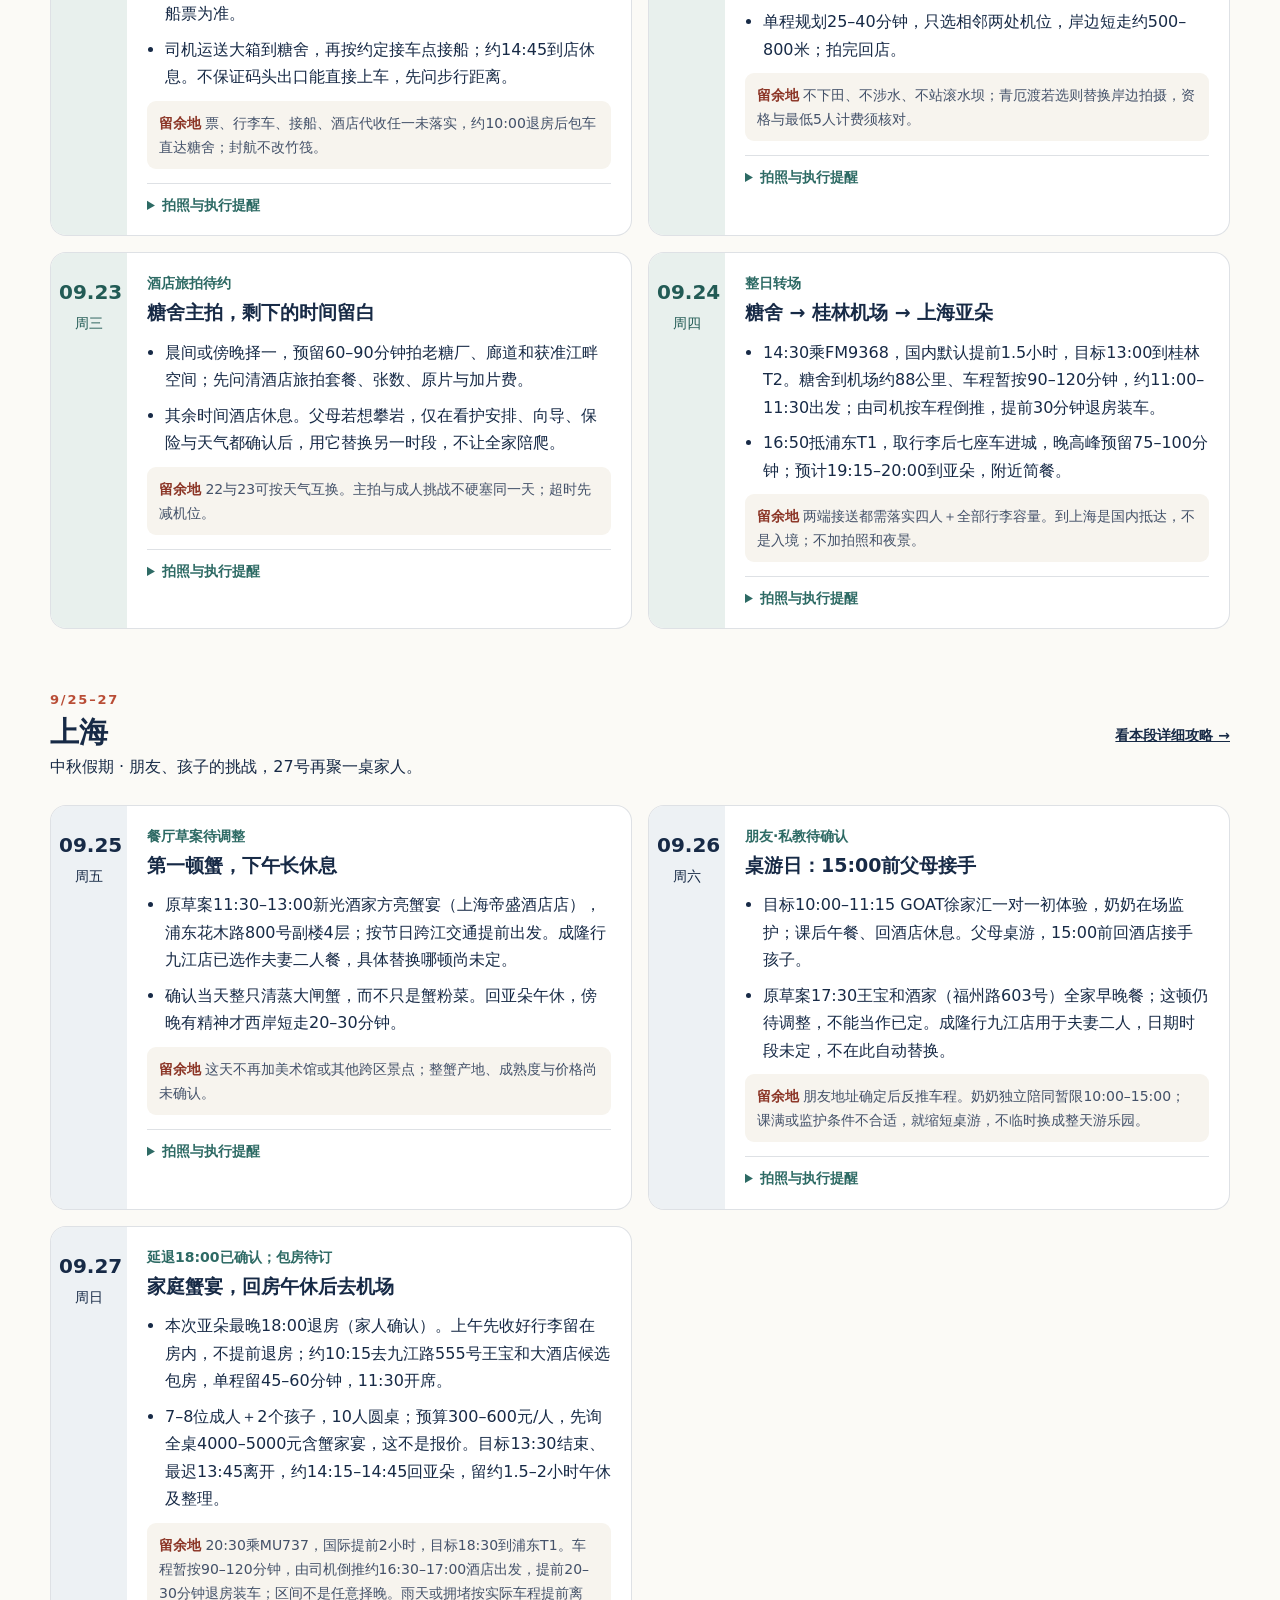
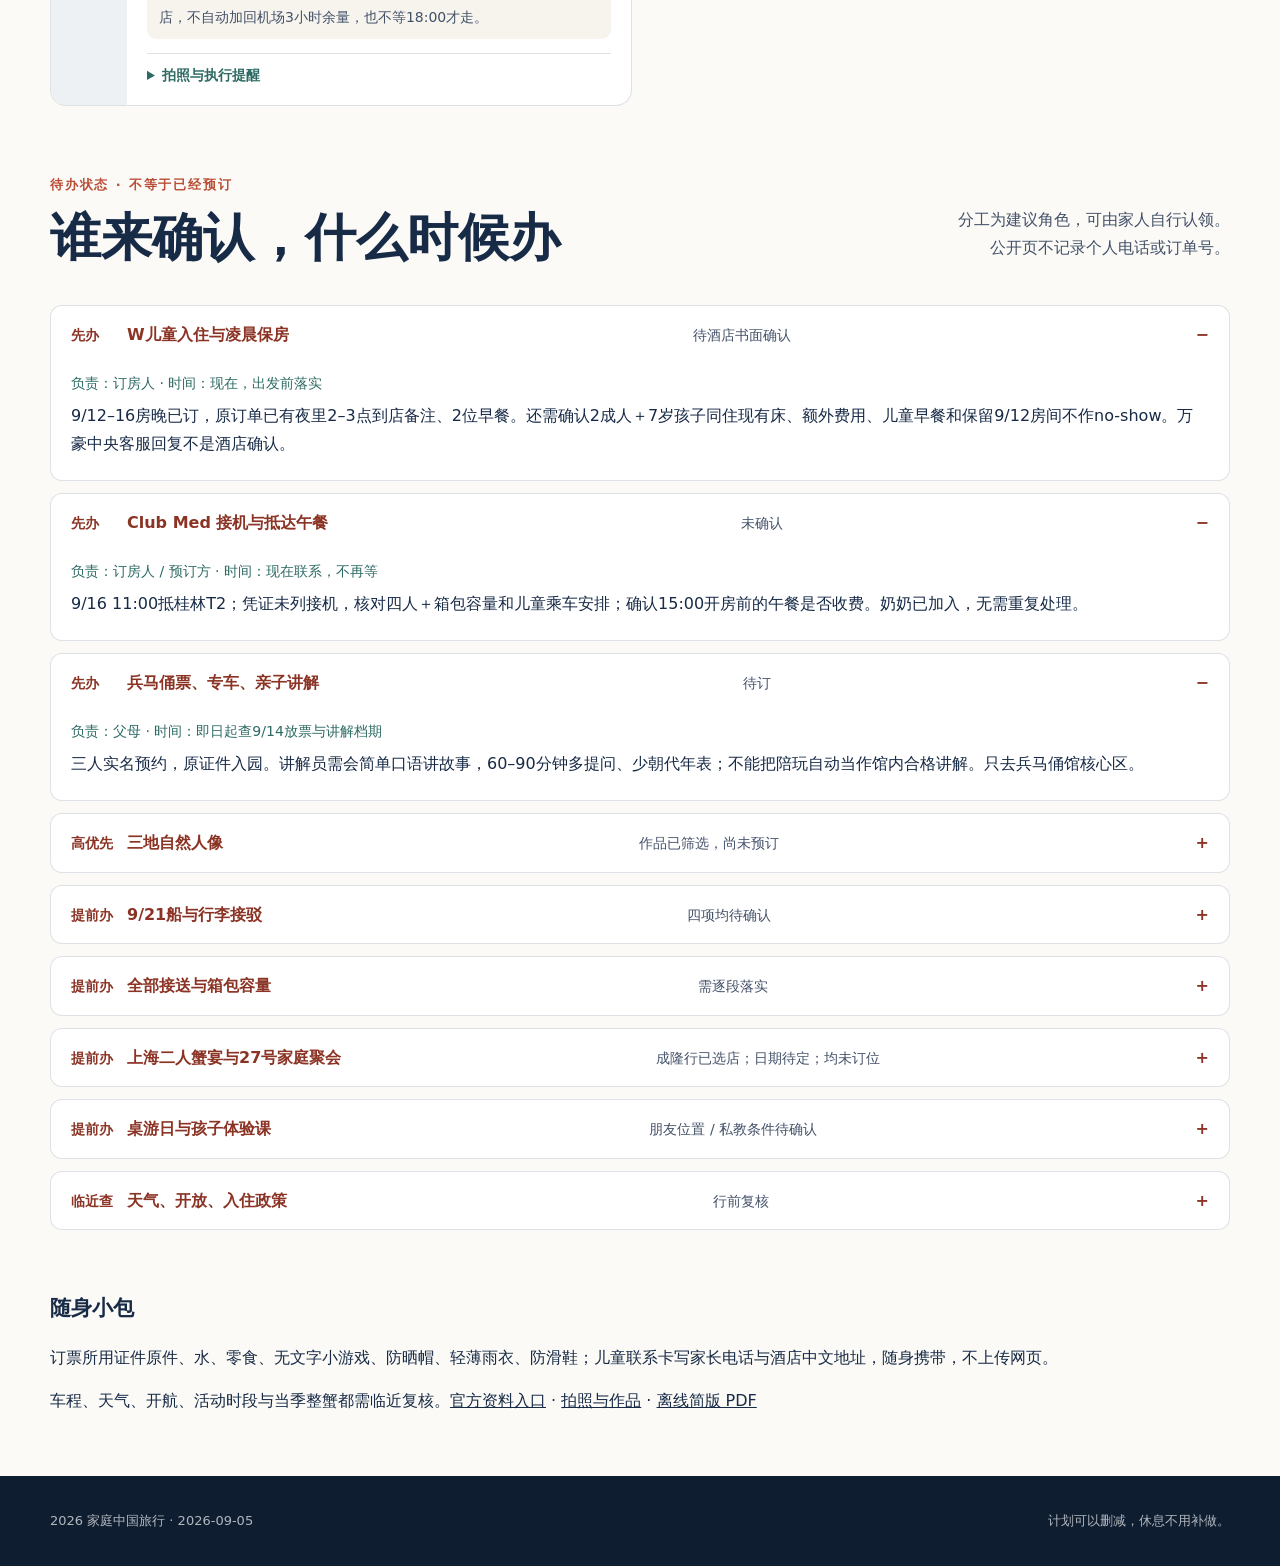
==== commit b846062a: "Apply requested airport lead times across itinerary and handout" ====
--- a/index.html
+++ b/index.html
@@ -30,23 +30,24 @@
   </aside>
   <section class="page-shell basics" id="overview"><details><summary>航班、酒店地址与入住状态</summary><div class="basics-body">
     <h2>四段航班 · 均为当地时间</h2><div class="table-wrap" role="region" aria-label="航班列表" tabindex="0"><table><thead><tr><th>日期</th><th>航班</th><th>出发</th><th>到达</th></tr></thead><tbody><tr><td>9/12</td><td>MU852</td><td>12:00 墨尔本 T2</td><td>9/13 01:10 西安 T5</td></tr><tr><td>9/16</td><td>MU2307</td><td>08:55 西安 T5</td><td>11:00 桂林 T2</td></tr><tr><td>9/24</td><td>FM9368</td><td>14:30 桂林 T2</td><td>16:50 浦东 T1</td></tr><tr><td>9/27</td><td>MU737</td><td>20:30 浦东 T1</td><td>9/28 09:00 墨尔本 T2</td></tr></tbody></table></div>
-    <div class="stay-compact-grid"><article><p class="card-kicker">西安 · 9/12–16 · 4晚</p><h3>西安 W 酒店</h3><p>曲江池东路333号</p><p>房晚已订；儿童入住、费用与凌晨保房待书面确认</p><a href="tel:+862989669999">+86 29 8966 9999</a></article><article><p class="card-kicker">桂林 · 9/16–21 · 5晚</p><h3>Club Med 桂林</h3><p>雁山区大埠乡愚自乐园</p><p>2间豪华阳台房；奶奶已加入；接机未确认</p></article><article><p class="card-kicker">阳朔 · 9/21–24 · 3晚</p><h3>阳朔糖舍</h3><p>阳朔县东岭路102号</p><p>住宿已定；有旅拍服务，本订单权益待核</p></article><article><p class="card-kicker">上海 · 9/24–27 · 3晚</p><h3>上海徐汇龙华滨江广场亚朵酒店</h3><p>喜泰支路6号5幢</p><p>家人确认本次最晚18:00退房；9/27计划15:00离店送机，不等到18:00</p></article></div>
+    <h2 id="airport-timing">提前多久到机场</h2><p>按家人要求：国内提前1–1.5小时到出发航站楼，默认按1.5小时倒推；国际提前2小时。车程另算，所有时间均为当地时间；到机场时间不等于值机、托运或登机截止。</p><div class="table-wrap" role="region" aria-label="机场到达与酒店出发计划" tabindex="0"><table><thead><tr><th>日期与航班</th><th>目标到机场</th><th>出发安排（车程另算）</th></tr></thead><tbody><tr><td>9/12 MU852</td><td>10:00 墨尔本 T2</td><td>从住处出发时间另按车程倒推</td></tr><tr><td>9/16 MU2307</td><td>07:25 西安 T5</td><td>W约06:15–06:25出发；车程60–70分钟</td></tr><tr><td>9/24 FM9368</td><td>13:00 桂林 T2</td><td>糖舍约11:00–11:30出发；车程90–120分钟</td></tr><tr><td>9/27 MU737</td><td>18:30 浦东 T1</td><td>亚朵约16:30–17:00出发；车程90–120分钟</td></tr></tbody></table></div><p>国内可用到场范围：9/16为07:25–07:55，9/24为13:00–13:30；默认选前端。有托运行李时不把1小时下限当默认。出发区间须由司机按预计车程倒推，不能任意选最晚点；拥堵只调整路上出发时间，不自动增加机场提前量。</p>
+    <div class="stay-compact-grid"><article><p class="card-kicker">西安 · 9/12–16 · 4晚</p><h3>西安 W 酒店</h3><p>曲江池东路333号</p><p>房晚已订；儿童入住、费用与凌晨保房待书面确认</p><a href="tel:+862989669999">+86 29 8966 9999</a></article><article><p class="card-kicker">桂林 · 9/16–21 · 5晚</p><h3>Club Med 桂林</h3><p>雁山区大埠乡愚自乐园</p><p>2间豪华阳台房；奶奶已加入；接机未确认</p></article><article><p class="card-kicker">阳朔 · 9/21–24 · 3晚</p><h3>阳朔糖舍</h3><p>阳朔县东岭路102号</p><p>住宿已定；有旅拍服务，本订单权益待核</p></article><article><p class="card-kicker">上海 · 9/24–27 · 3晚</p><h3>上海徐汇龙华滨江广场亚朵酒店</h3><p>喜泰支路6号5幢</p><p>家人确认本次最晚18:00退房；9/27按车程约16:30–17:00离店，18:30到浦东T1</p></article></div>
     <p>7岁男孩：能听说中文，少阅读、历史零基础；奶奶62岁，不参加西安游玩。证件、订单、私人联系方式和朋友地址不放公开网页。</p>
   </div></details></section>
-  <div class="page-shell daily-introduction"><p>下面按日期走；累了先删可选项，不删午休与机场余量。</p><p>拍照是正式安排：自然、耐看、现代便服，不做古装妆造。</p></div>
+  <div class="page-shell daily-introduction"><p>下面按日期走；累了先删可选项。机场提前量：国内1–1.5小时，国际2小时，车程另算。</p><p>拍照是正式安排：自然、耐看、现代便服，不做古装妆造。</p></div>
   <section class="page-shell daily-city" id="xian"><div class="section-heading"><div><p class="eyebrow ink">9/13–15</p><h2>西安</h2><p>一家三口 · 先恢复，再看兵马俑；主拍W和曲江池。</p></div><a href="guide.html#xian">看本段详细攻略 →</a></div><div class="daily-grid"><article class="daily-card" id="day-09-13"><div class="daily-date"><strong>09.13</strong><span>周日</span></div><div class="daily-body"><p class="daily-tag">恢复日</p><h3>睡够了，才考虑出门</h3><ul><li>01:10抵达T5，预计约03:00到W，视入境与路况；已订9/12房晚，但仍要酒店书面确认保房。</li><li>自然醒，酒店午餐、补觉或泳池。精神好才在17:45左右出门：大雁塔红墙自拍＋附近灯景，合计60–75分钟。</li></ul><p class="daily-limit"><strong>留余地</strong> 困、烦躁或下雨就不夜游；最迟20:30回W。</p><details class="daily-photo"><summary>拍照与执行提醒</summary><p>红墙只作顺路自拍，不预约收费摄影师赶场。</p></details></div></article><article class="daily-card" id="day-09-14"><div class="daily-date"><strong>09.14</strong><span>周一</span></div><div class="daily-body"><p class="daily-tag">票·车·讲解待订</p><h3>兵马俑：孩子听得懂的泥土军队</h3><ul><li>07:15早餐，08:15专车出发，目标09:30到北门、10:00预约入场。</li><li>一号坑→三号坑→二号坑，馆内90–120分钟；简单午餐，约14:00回W。讲解用简单口语、提问和找不同，核心60–90分钟。</li></ul><p class="daily-limit"><strong>留余地</strong> 不去丽山园、铜车马馆、华清宫和购物点；孩子没兴趣可提前结束。</p><details class="daily-photo"><summary>拍照与执行提醒</summary><p>下午只休息，不再另约一场主拍。</p></details></div></article><article class="daily-card" id="day-09-15"><div class="daily-date"><strong>09.15</strong><span>周二</span></div><div class="daily-body"><p class="daily-tag">摄影师待选</p><h3>W＋曲江池，把上午留给她</h3><ul><li>目标09:00–10:30主拍：W获准空间40–50分钟＋曲江池近入口20–30分钟，中间休息。爸爸陪娃，穿插一张全家照。</li><li>酒店午餐，13:00后休息、收拾行李；17:30四人晚餐，早睡。奶奶自行抵达的安排不纳入本计划。</li></ul><p class="daily-limit"><strong>留余地</strong> 城墙仅作替换项，不与主拍叠加。雨天只拍W获准室内空间。</p><details class="daily-photo"><summary>拍照与执行提醒</summary><p>现代便服、自然抓拍；先看三位摄影师作品，再确认档期和酒店准入。</p></details></div></article></div></section>
-<section class="page-shell daily-city" id="guilin"><div class="section-heading"><div><p class="eyebrow ink">9/16–20</p><h2>桂林 · Club Med</h2><p>四人会合 · 17、18、20三天村内，19号出去换个风景。</p></div><a href="guide.html#guilin">看本段详细攻略 →</a></div><div class="daily-grid"><article class="daily-card" id="day-09-16"><div class="daily-date"><strong>09.16</strong><span>周三</span></div><div class="daily-body"><p class="daily-tag">接送待确认</p><h3>早班机到桂林，进村就休息</h3><ul><li>05:35七座车到W，05:45出发，目标06:45–06:55到西安T5；08:55乘MU2307，11:00抵桂林T2。</li><li>取行李后接机去Club Med，车程约60分钟；房间15:00开放，提前午餐是否收费需确认。</li></ul><p class="daily-limit"><strong>留余地</strong> 不排村外活动；先熟悉吃饭、接驳车和接回孩子的流程。</p><details class="daily-photo"><summary>拍照与执行提醒</summary><p>今天不安排正式拍摄。</p></details></div></article><article class="daily-card" id="day-09-17"><div class="daily-date"><strong>09.17</strong><span>周四</span></div><div class="daily-body"><p class="daily-tag">村内日 1</p><h3>熟悉度假村，轻松拍一组山水</h3><ul><li>上午短走雕塑园或参加一项适龄活动；Mini Club先试60–90分钟，说明孩子不读中文、需要口头示范。</li><li>13:00–15:00回房；傍晚选相邻的草坪、雕塑或湖边拍35–45分钟，不绕全园。</li></ul><p class="daily-limit"><strong>留余地</strong> 主动问园内接驳；拍照时由一位明确的成人陪娃。</p><details class="daily-photo"><summary>拍照与执行提醒</summary><p>桂林主拍窗口；外请摄影师能否入村须先获准。</p></details></div></article><article class="daily-card" id="day-09-18"><div class="daily-date"><strong>09.18</strong><span>周五</span></div><div class="daily-body"><p class="daily-tag">村内日 2</p><h3>分头玩一次，各取所需</h3><ul><li>孩子适应后再延长Mini Club；奶奶参加轻松活动或自由休息。父母想挑战，就挑一个获准开放的成人运动。</li><li>午休照常；下午泳池、手作或家庭活动，按当周活动表预约。</li></ul><p class="daily-limit"><strong>留余地</strong> 雷雨取消户外高空、水上项目；不把照看孩子默认交给奶奶。</p><details class="daily-photo"><summary>拍照与执行提醒</summary><p>17号天气不好时，今天补20–30分钟，不再另跑景点。</p></details></div></article><article class="daily-card" id="day-09-19"><div class="daily-date"><strong>09.19</strong><span>周六</span></div><div class="daily-body"><p class="daily-tag">车·入园待落实</p><h3>一个地标就够：象鼻山半日</h3><ul><li>12:00午餐后休息60–90分钟；约14:00专车离村，单程按60–75分钟预留。抵达后先坐下补水约30分钟。</li><li>15:45左右在象鼻山开放地面机位拍45–60分钟；17:00返程，目标18:00–18:30回村吃晚饭。</li></ul><p class="daily-limit"><strong>留余地</strong> 门到门约4–5小时。不登山、不涉水、不加双塔夜景；芦笛岩只能替换，不能叠加。</p><details class="daily-photo"><summary>拍照与执行提醒</summary><p>先她的人像、再全家照；下雨可与20号互换，或留村补拍。</p></details></div></article><article class="daily-card" id="day-09-20"><div class="daily-date"><strong>09.20</strong><span>周日</span></div><div class="daily-body"><p class="daily-tag">村内日 3</p><h3>回村慢下来，留出转场准备</h3><ul><li>选一项最喜欢的活动再玩一次；13:00–15:00午休，傍晚短拍或泳池。</li><li>确认21号的船票、运箱车、下船接车和糖舍代收；逐件点数，贵重物与证件随身。</li></ul><p class="daily-limit"><strong>留余地</strong> 四项没齐就走直达车方案；不临时加远途景点。</p><details class="daily-photo"><summary>拍照与执行提醒</summary><p>Club Med最后一个天气补拍窗口。</p></details></div></article></div></section>
-<section class="page-shell daily-city" id="yangshuo"><div class="section-heading"><div><p class="eyebrow ink">9/21–24</p><h2>阳朔 · 糖舍</h2><p>转场也是游览；另外两天给河岸与酒店人像。</p></div><a href="guide.html#yangshuo">看本段详细攻略 →</a></div><div class="daily-grid"><article class="daily-card" id="day-09-21"><div class="daily-date"><strong>09.21</strong><span>周一</span></div><div class="daily-body"><p class="daily-tag">条件方案</p><h3>去糖舍：船与车，先把衔接定好</h3><ul><li>四项全确认：07:00早餐退房、07:45离村，目标08:40前到竹江码头，09:20四星船。约4小时航程，通常到龙头山，以实际船票为准。</li><li>司机运送大箱到糖舍，再按约定接车点接船；约14:45到店休息。不保证码头出口能直接上车，先问步行距离。</li></ul><p class="daily-limit"><strong>留余地</strong> 票、行李车、接船、酒店代收任一未落实，约10:00退房后包车直达糖舍；封航不改竹筏。</p><details class="daily-photo"><summary>拍照与执行提醒</summary><p>船上短上甲板，下午只踩点休息，不赶西街。</p></details></div></article><article class="daily-card" id="day-09-22"><div class="daily-date"><strong>09.22</strong><span>周二</span></div><div class="daily-body"><p class="daily-tag">轻松外出</p><h3>遇龙河短拍，留住田园与山水</h3><ul><li>上午慢早餐、酒店休息；午后选天气舒适的时段，去骥马码头附近合法开放河岸，现场45–75分钟。</li><li>单程规划25–40分钟，只选相邻两处机位，岸边短走约500–800米；拍完回店。</li></ul><p class="daily-limit"><strong>留余地</strong> 不下田、不涉水、不站滚水坝；青厄渡若选则替换岸边拍摄，资格与最低5人计费须核对。</p><details class="daily-photo"><summary>拍照与执行提醒</summary><p>自然人像为主，不保证九月金黄稻田；富里桥是替换项，不加一站。</p></details></div></article><article class="daily-card" id="day-09-23"><div class="daily-date"><strong>09.23</strong><span>周三</span></div><div class="daily-body"><p class="daily-tag">酒店旅拍待约</p><h3>糖舍主拍，剩下的时间留白</h3><ul><li>晨间或傍晚择一，预留60–90分钟拍老糖厂、廊道和获准江畔空间；先问清酒店旅拍套餐、张数、原片与加片费。</li><li>其余时间酒店休息。父母若想攀岩，仅在看护安排、向导、保险与天气都确认后，用它替换另一时段，不让全家陪爬。</li></ul><p class="daily-limit"><strong>留余地</strong> 22与23可按天气互换。主拍与成人挑战不硬塞同一天；超时先减机位。</p><details class="daily-photo"><summary>拍照与执行提醒</summary><p>自然便服，不绑定古装妆造；爸爸陪娃，奶奶是否帮忙须先同意。</p></details></div></article><article class="daily-card" id="day-09-24"><div class="daily-date"><strong>09.24</strong><span>周四</span></div><div class="daily-body"><p class="daily-tag">整日转场</p><h3>糖舍 → 桂林机场 → 上海亚朵</h3><ul><li>09:30退房装车，约10:00出发，两江机场距离约88公里；按90–120分钟预留，目标11:30–12:00到T2。14:30乘FM9368。</li><li>16:50抵浦东T1，取行李后七座车进城，晚高峰预留75–100分钟；预计19:15–20:00到亚朵，附近简餐。</li></ul><p class="daily-limit"><strong>留余地</strong> 两端接送都需落实四人＋全部行李容量。到上海是国内抵达，不是入境；不加拍照和夜景。</p><details class="daily-photo"><summary>拍照与执行提醒</summary><p>上午不再安排远处拍摄。</p></details></div></article></div></section>
-<section class="page-shell daily-city" id="shanghai"><div class="section-heading"><div><p class="eyebrow ink">9/25–27</p><h2>上海</h2><p>中秋假期 · 朋友、孩子的挑战，27号再聚一桌家人。</p></div><a href="guide.html#shanghai">看本段详细攻略 →</a></div><div class="daily-grid"><article class="daily-card" id="day-09-25"><div class="daily-date"><strong>09.25</strong><span>周五</span></div><div class="daily-body"><p class="daily-tag">餐厅待订</p><h3>第一顿蟹，下午长休息</h3><ul><li>目标11:30–13:00新光酒家方亮蟹宴（上海帝盛酒店店），浦东花木路800号副楼4层；按节日跨江交通提前出发。</li><li>确认当天整只清蒸大闸蟹，而不只是蟹粉菜。回亚朵午休，傍晚有精神才西岸短走20–30分钟。</li></ul><p class="daily-limit"><strong>留余地</strong> 这天不再加美术馆或其他跨区景点；整蟹产地、成熟度与价格尚未确认。</p><details class="daily-photo"><summary>拍照与执行提醒</summary><p>上海不另加旅拍任务。</p></details></div></article><article class="daily-card" id="day-09-26"><div class="daily-date"><strong>09.26</strong><span>周六</span></div><div class="daily-body"><p class="daily-tag">朋友·私教待确认</p><h3>桌游日：15:00前父母接手</h3><ul><li>目标10:00–11:15 GOAT徐家汇一对一初体验，奶奶在场监护；课后午餐、回酒店休息。父母桌游，15:00前回酒店接手孩子。</li><li>17:30目标第二顿蟹：王宝和酒家，福州路603号。默认休息后全家早晚餐；若奶奶想独自休息，由爸爸照顾孩子，保障老婆吃到第二顿。</li></ul><p class="daily-limit"><strong>留余地</strong> 朋友地址确定后反推车程。奶奶独立陪同暂限10:00–15:00；课满或监护条件不合适，就缩短桌游，不临时换成整天游乐园。</p><details class="daily-photo"><summary>拍照与执行提醒</summary><p>GOAT满7岁、全程教练、陪同座位、装备和保险全部确认才执行。</p></details></div></article><article class="daily-card" id="day-09-27"><div class="daily-date"><strong>09.27</strong><span>周日</span></div><div class="daily-body"><p class="daily-tag">延退18:00已确认；包房待订</p><h3>家庭蟹宴，回房整理后去机场</h3><ul><li>本次亚朵最晚18:00退房（家人确认）。上午先收好行李留在房内，不提前退房；约10:15去九江路555号王宝和大酒店候选包房，单程留45–60分钟，11:30开席。</li><li>7–8位成人＋2个孩子，10人圆桌；预算300–600元/人，先询全桌4000–5000元含蟹家宴，这不是报价。目标13:30结束、最迟13:45离开，返亚朵预留45–60分钟，约14:15–14:45回房整理或短休，不安排完整午睡。</li></ul><p class="daily-limit"><strong>留余地</strong> 计划15:00从亚朵出发去浦东T1，15:15仅作异常缓冲，不是默认出发点；车程暂留90–120分钟，目标16:30–17:00到，缓冲情形最迟17:15，20:30乘MU737。大雨或明显拥堵时午餐13:15结束、15:00前离店；缩短休息，不顺延送机，更不等18:00才走。</p><details class="daily-photo"><summary>拍照与执行提醒</summary><p>原25、26号先保留。27号餐厅仍是候选，包房、费用和整蟹供应待确认；021-53965000转餐饮预订。接送需包含餐后回亚朵取行李；证件和贵重物随身。</p></details></div></article></div></section>
+<section class="page-shell daily-city" id="guilin"><div class="section-heading"><div><p class="eyebrow ink">9/16–20</p><h2>桂林 · Club Med</h2><p>四人会合 · 17、18、20三天村内，19号出去换个风景。</p></div><a href="guide.html#guilin">看本段详细攻略 →</a></div><div class="daily-grid"><article class="daily-card" id="day-09-16"><div class="daily-date"><strong>09.16</strong><span>周三</span></div><div class="daily-body"><p class="daily-tag">接送待确认</p><h3>早班机到桂林，进村就休息</h3><ul><li>国内提前1–1.5小时，默认07:25到西安T5（08:55起飞）。W到机场暂按60–70分钟，约06:15–06:25出发；具体时刻由司机倒推，提前10分钟到店装车。11:00抵桂林T2。</li><li>取行李后接机去Club Med，车程约60分钟；房间15:00开放，提前午餐是否收费需确认。</li></ul><p class="daily-limit"><strong>留余地</strong> 不排村外活动；先熟悉吃饭、接驳车和接回孩子的流程。</p><details class="daily-photo"><summary>拍照与执行提醒</summary><p>今天不安排正式拍摄。</p></details></div></article><article class="daily-card" id="day-09-17"><div class="daily-date"><strong>09.17</strong><span>周四</span></div><div class="daily-body"><p class="daily-tag">村内日 1</p><h3>熟悉度假村，轻松拍一组山水</h3><ul><li>上午短走雕塑园或参加一项适龄活动；Mini Club先试60–90分钟，说明孩子不读中文、需要口头示范。</li><li>13:00–15:00回房；傍晚选相邻的草坪、雕塑或湖边拍35–45分钟，不绕全园。</li></ul><p class="daily-limit"><strong>留余地</strong> 主动问园内接驳；拍照时由一位明确的成人陪娃。</p><details class="daily-photo"><summary>拍照与执行提醒</summary><p>桂林主拍窗口；外请摄影师能否入村须先获准。</p></details></div></article><article class="daily-card" id="day-09-18"><div class="daily-date"><strong>09.18</strong><span>周五</span></div><div class="daily-body"><p class="daily-tag">村内日 2</p><h3>分头玩一次，各取所需</h3><ul><li>孩子适应后再延长Mini Club；奶奶参加轻松活动或自由休息。父母想挑战，就挑一个获准开放的成人运动。</li><li>午休照常；下午泳池、手作或家庭活动，按当周活动表预约。</li></ul><p class="daily-limit"><strong>留余地</strong> 雷雨取消户外高空、水上项目；不把照看孩子默认交给奶奶。</p><details class="daily-photo"><summary>拍照与执行提醒</summary><p>17号天气不好时，今天补20–30分钟，不再另跑景点。</p></details></div></article><article class="daily-card" id="day-09-19"><div class="daily-date"><strong>09.19</strong><span>周六</span></div><div class="daily-body"><p class="daily-tag">车·入园待落实</p><h3>一个地标就够：象鼻山半日</h3><ul><li>12:00午餐后休息60–90分钟；约14:00专车离村，单程按60–75分钟预留。抵达后先坐下补水约30分钟。</li><li>15:45左右在象鼻山开放地面机位拍45–60分钟；17:00返程，目标18:00–18:30回村吃晚饭。</li></ul><p class="daily-limit"><strong>留余地</strong> 门到门约4–5小时。不登山、不涉水、不加双塔夜景；芦笛岩只能替换，不能叠加。</p><details class="daily-photo"><summary>拍照与执行提醒</summary><p>先她的人像、再全家照；下雨可与20号互换，或留村补拍。</p></details></div></article><article class="daily-card" id="day-09-20"><div class="daily-date"><strong>09.20</strong><span>周日</span></div><div class="daily-body"><p class="daily-tag">村内日 3</p><h3>回村慢下来，留出转场准备</h3><ul><li>选一项最喜欢的活动再玩一次；13:00–15:00午休，傍晚短拍或泳池。</li><li>确认21号的船票、运箱车、下船接车和糖舍代收；逐件点数，贵重物与证件随身。</li></ul><p class="daily-limit"><strong>留余地</strong> 四项没齐就走直达车方案；不临时加远途景点。</p><details class="daily-photo"><summary>拍照与执行提醒</summary><p>Club Med最后一个天气补拍窗口。</p></details></div></article></div></section>
+<section class="page-shell daily-city" id="yangshuo"><div class="section-heading"><div><p class="eyebrow ink">9/21–24</p><h2>阳朔 · 糖舍</h2><p>转场也是游览；另外两天给河岸与酒店人像。</p></div><a href="guide.html#yangshuo">看本段详细攻略 →</a></div><div class="daily-grid"><article class="daily-card" id="day-09-21"><div class="daily-date"><strong>09.21</strong><span>周一</span></div><div class="daily-body"><p class="daily-tag">条件方案</p><h3>去糖舍：船与车，先把衔接定好</h3><ul><li>四项全确认：07:00早餐退房、07:45离村，目标08:40前到竹江码头，09:20四星船。约4小时航程，通常到龙头山，以实际船票为准。</li><li>司机运送大箱到糖舍，再按约定接车点接船；约14:45到店休息。不保证码头出口能直接上车，先问步行距离。</li></ul><p class="daily-limit"><strong>留余地</strong> 票、行李车、接船、酒店代收任一未落实，约10:00退房后包车直达糖舍；封航不改竹筏。</p><details class="daily-photo"><summary>拍照与执行提醒</summary><p>船上短上甲板，下午只踩点休息，不赶西街。</p></details></div></article><article class="daily-card" id="day-09-22"><div class="daily-date"><strong>09.22</strong><span>周二</span></div><div class="daily-body"><p class="daily-tag">轻松外出</p><h3>遇龙河短拍，留住田园与山水</h3><ul><li>上午慢早餐、酒店休息；午后选天气舒适的时段，去骥马码头附近合法开放河岸，现场45–75分钟。</li><li>单程规划25–40分钟，只选相邻两处机位，岸边短走约500–800米；拍完回店。</li></ul><p class="daily-limit"><strong>留余地</strong> 不下田、不涉水、不站滚水坝；青厄渡若选则替换岸边拍摄，资格与最低5人计费须核对。</p><details class="daily-photo"><summary>拍照与执行提醒</summary><p>自然人像为主，不保证九月金黄稻田；富里桥是替换项，不加一站。</p></details></div></article><article class="daily-card" id="day-09-23"><div class="daily-date"><strong>09.23</strong><span>周三</span></div><div class="daily-body"><p class="daily-tag">酒店旅拍待约</p><h3>糖舍主拍，剩下的时间留白</h3><ul><li>晨间或傍晚择一，预留60–90分钟拍老糖厂、廊道和获准江畔空间；先问清酒店旅拍套餐、张数、原片与加片费。</li><li>其余时间酒店休息。父母若想攀岩，仅在看护安排、向导、保险与天气都确认后，用它替换另一时段，不让全家陪爬。</li></ul><p class="daily-limit"><strong>留余地</strong> 22与23可按天气互换。主拍与成人挑战不硬塞同一天；超时先减机位。</p><details class="daily-photo"><summary>拍照与执行提醒</summary><p>自然便服，不绑定古装妆造；爸爸陪娃，奶奶是否帮忙须先同意。</p></details></div></article><article class="daily-card" id="day-09-24"><div class="daily-date"><strong>09.24</strong><span>周四</span></div><div class="daily-body"><p class="daily-tag">整日转场</p><h3>糖舍 → 桂林机场 → 上海亚朵</h3><ul><li>14:30乘FM9368，国内默认提前1.5小时，目标13:00到桂林T2。糖舍到机场约88公里、车程暂按90–120分钟，约11:00–11:30出发；由司机按车程倒推，提前30分钟退房装车。</li><li>16:50抵浦东T1，取行李后七座车进城，晚高峰预留75–100分钟；预计19:15–20:00到亚朵，附近简餐。</li></ul><p class="daily-limit"><strong>留余地</strong> 两端接送都需落实四人＋全部行李容量。到上海是国内抵达，不是入境；不加拍照和夜景。</p><details class="daily-photo"><summary>拍照与执行提醒</summary><p>上午不再安排远处拍摄。</p></details></div></article></div></section>
+<section class="page-shell daily-city" id="shanghai"><div class="section-heading"><div><p class="eyebrow ink">9/25–27</p><h2>上海</h2><p>中秋假期 · 朋友、孩子的挑战，27号再聚一桌家人。</p></div><a href="guide.html#shanghai">看本段详细攻略 →</a></div><div class="daily-grid"><article class="daily-card" id="day-09-25"><div class="daily-date"><strong>09.25</strong><span>周五</span></div><div class="daily-body"><p class="daily-tag">餐厅草案待调整</p><h3>第一顿蟹，下午长休息</h3><ul><li>原草案11:30–13:00新光酒家方亮蟹宴（上海帝盛酒店店），浦东花木路800号副楼4层；按节日跨江交通提前出发。成隆行九江店已选作夫妻二人餐，具体替换哪顿尚未定。</li><li>确认当天整只清蒸大闸蟹，而不只是蟹粉菜。回亚朵午休，傍晚有精神才西岸短走20–30分钟。</li></ul><p class="daily-limit"><strong>留余地</strong> 这天不再加美术馆或其他跨区景点；整蟹产地、成熟度与价格尚未确认。</p><details class="daily-photo"><summary>拍照与执行提醒</summary><p>上海不另加旅拍任务。二人餐日期确定后另落实孩子照看，不自动延长奶奶看护。</p></details></div></article><article class="daily-card" id="day-09-26"><div class="daily-date"><strong>09.26</strong><span>周六</span></div><div class="daily-body"><p class="daily-tag">朋友·私教待确认</p><h3>桌游日：15:00前父母接手</h3><ul><li>目标10:00–11:15 GOAT徐家汇一对一初体验，奶奶在场监护；课后午餐、回酒店休息。父母桌游，15:00前回酒店接手孩子。</li><li>原草案17:30王宝和酒家（福州路603号）全家早晚餐；这顿仍待调整，不能当作已定。成隆行九江店用于夫妻二人，日期时段未定，不在此自动替换。</li></ul><p class="daily-limit"><strong>留余地</strong> 朋友地址确定后反推车程。奶奶独立陪同暂限10:00–15:00；课满或监护条件不合适，就缩短桌游，不临时换成整天游乐园。</p><details class="daily-photo"><summary>拍照与执行提醒</summary><p>GOAT满7岁、全程教练、陪同座位、装备和保险全部确认才执行。</p></details></div></article><article class="daily-card" id="day-09-27"><div class="daily-date"><strong>09.27</strong><span>周日</span></div><div class="daily-body"><p class="daily-tag">延退18:00已确认；包房待订</p><h3>家庭蟹宴，回房午休后去机场</h3><ul><li>本次亚朵最晚18:00退房（家人确认）。上午先收好行李留在房内，不提前退房；约10:15去九江路555号王宝和大酒店候选包房，单程留45–60分钟，11:30开席。</li><li>7–8位成人＋2个孩子，10人圆桌；预算300–600元/人，先询全桌4000–5000元含蟹家宴，这不是报价。目标13:30结束、最迟13:45离开，约14:15–14:45回亚朵，留约1.5–2小时午休及整理。</li></ul><p class="daily-limit"><strong>留余地</strong> 20:30乘MU737，国际提前2小时，目标18:30到浦东T1。车程暂按90–120分钟，由司机倒推约16:30–17:00酒店出发，提前20–30分钟退房装车；区间不是任意择晚。雨天或拥堵按实际车程提前离店，不自动加回机场3小时余量，也不等18:00才走。</p><details class="daily-photo"><summary>拍照与执行提醒</summary><p>成隆行九江店是另一次夫妻二人餐，不是27号多人宴。27号包房、费用和整蟹供应待确认；021-53965000转餐饮预订。接送含餐后回亚朵取行李，证件和贵重物随身。</p></details></div></article></div></section>
   <section class="page-shell task-section" id="checklist"><div class="section-heading"><div><p class="eyebrow ink">待办状态 · 不等于已经预订</p><h2>谁来确认，什么时候办</h2></div><p class="section-note">分工为建议角色，可由家人自行认领。<br>公开页不记录个人电话或订单号。</p></div><div class="task-list" id="before-you-go"><details class="task-row" id="todo-1" open><summary><span class="task-priority">先办</span><span>W儿童入住与凌晨保房</span><span class="task-state">待酒店书面确认</span></summary><div class="task-body"><p class="task-meta">负责：订房人 · 时间：现在，出发前落实</p><p>9/12–16房晚已订，原订单已有夜里2–3点到店备注、2位早餐。还需确认2成人＋7岁孩子同住现有床、额外费用、儿童早餐和保留9/12房间不作no-show。万豪中央客服回复不是酒店确认。</p></div></details>
 <details class="task-row" id="todo-2" open><summary><span class="task-priority">先办</span><span>Club Med 接机与抵达午餐</span><span class="task-state">未确认</span></summary><div class="task-body"><p class="task-meta">负责：订房人 / 预订方 · 时间：现在联系，不再等</p><p>9/16 11:00抵桂林T2；凭证未列接机，核对四人＋箱包容量和儿童乘车安排；确认15:00开房前的午餐是否收费。奶奶已加入，无需重复处理。</p></div></details>
 <details class="task-row" id="todo-3" open><summary><span class="task-priority">先办</span><span>兵马俑票、专车、亲子讲解</span><span class="task-state">待订</span></summary><div class="task-body"><p class="task-meta">负责：父母 · 时间：即日起查9/14放票与讲解档期</p><p>三人实名预约，原证件入园。讲解员需会简单口语讲故事，60–90分钟多提问、少朝代年表；不能把陪玩自动当作馆内合格讲解。只去兵马俑馆核心区。</p></div></details>
 <details class="task-row" id="todo-4"><summary><span class="task-priority">高优先</span><span>三地自然人像</span><span class="task-state">作品已筛选，尚未预订</span></summary><div class="task-body"><p class="task-meta">负责：她选风格 / 订房人核准入 · 时间：现在选作品并询档期</p><p>西安三位、桂林三位各有原作者作品入口。锁定执拍者、总价、原片精修与退改；先核W和Club Med准入，糖舍先问现有权益，不重复付费。</p></div></details>
 <details class="task-row" id="todo-5"><summary><span class="task-priority">提前办</span><span>9/21船与行李接驳</span><span class="task-state">四项均待确认</span></summary><div class="task-body"><p class="task-meta">负责：订车人 / 糖舍 · 时间：9/14关注开售，9/20最终检查</p><p>竹江四星船票、行李专车、龙头山或实际终点接船、糖舍代收，问整段总价和下船步行距离。任一未落实则包车直达；已出票按退改规则处理。</p></div></details>
-<details class="task-row" id="todo-6"><summary><span class="task-priority">提前办</span><span>全部接送与箱包容量</span><span class="task-state">需逐段落实</span></summary><div class="task-body"><p class="task-meta">负责：订车人 · 时间：出发前确认，乘车前一天及当天复核</p><p>9/13凌晨西安接机；9/14往返兵马俑；9/16西安送机＋桂林接机；9/19市区；9/21转场；9/24糖舍10:00送机＋浦东接机；9/27亚朵→九江路555号聚餐→回亚朵整理取行李→15:00送浦东T1（15:15仅异常缓冲）。七座不等于能装下全部大箱，须报件数。</p></div></details>
-<details class="task-row" id="todo-7"><summary><span class="task-priority">提前办</span><span>上海吃蟹与27号家庭聚会</span><span class="task-state">推荐待订；活蟹未确认</span></summary><div class="task-body"><p class="task-meta">负责：订餐人 · 时间：现在订座，出发前7天复核供应</p><p>25号新光、26号福州路王宝和先保留；27号11:30候选王宝和大酒店（九江路555号），7–8成人＋2孩子，10人圆桌包房。预算300–600元/人，先询全桌4000–5000元含蟹菜单及全部费用；核对包房实拍、整蟹供应及目标13:30结束、最迟13:45离开。行李留亚朵房内，餐后回房整理再送机。三顿均待订，不承诺当季阳澄湖蟹。</p></div></details>
+<details class="task-row" id="todo-6"><summary><span class="task-priority">提前办</span><span>全部接送与箱包容量</span><span class="task-state">需逐段落实</span></summary><div class="task-body"><p class="task-meta">负责：订车人 · 时间：出发前确认，乘车前一天及当天复核</p><p>机场目标：9/12墨尔本T2 10:00；9/16西安T5 07:25；9/24桂林T2 13:00；9/27浦东T1 18:30。对应W约06:15–06:25、糖舍约11:00–11:30、亚朵约16:30–17:00出发，具体由司机按车程倒推。其余接机及9/14、9/19、9/21用车仍需落实。七座不等于装下全部大箱，须报件数。</p></div></details>
+<details class="task-row" id="todo-7"><summary><span class="task-priority">提前办</span><span>上海二人蟹宴与27号家庭聚会</span><span class="task-state">成隆行已选店；日期待定；均未订位</span></summary><div class="task-body"><p class="task-meta">负责：订餐人 · 时间：先定二人餐日期，出发前7天复核供应</p><p>成隆行九江店由家人核实无装修影响，用于夫妻二人，日期时段及替换25/26哪顿待定，孩子照看另落实；不是27号多人宴。27号11:30候选王宝和大酒店（九江路555号），7–8成人＋2孩子，10人包房，预算300–600元/人，先询全桌4000–5000元含蟹菜单及全部费用，13:30结束、最迟13:45离开。均未订位，不承诺当季阳澄湖蟹。</p></div></details>
 <details class="task-row" id="todo-8"><summary><span class="task-priority">提前办</span><span>桌游日与孩子体验课</span><span class="task-state">朋友位置 / 私教条件待确认</span></summary><div class="task-body"><p class="task-meta">负责：父母 · 时间：先核朋友地址，再订9/26时段</p><p>GOAT徐家汇TPY中心8楼，肇嘉浜路1117号；满7岁、全程一对一、奶奶有座位、装备保险均要确认。15:00前父母回酒店接手，不默认延长奶奶看护到晚间。</p></div></details>
-<details class="task-row" id="todo-9"><summary><span class="task-priority">临近查</span><span>天气、开放、入住政策</span><span class="task-state">行前复核</span></summary><div class="task-body"><p class="task-meta">负责：全家分工 · 时间：各段出发前7天与72小时；返程当天看路况</p><p>Club Med当周活动、Mini Club交接、河道开航、景点开放、摄影权限；9/27包房和餐厅→亚朵→机场车程。亚朵本次18:00延退已由家人确认，但实际计划15:00离店送机。全家携带与订票一致的证件原件，孩子不自动豁免证件。</p></div></details></div></section>
+<details class="task-row" id="todo-9"><summary><span class="task-priority">临近查</span><span>天气、开放、入住政策</span><span class="task-state">行前复核</span></summary><div class="task-body"><p class="task-meta">负责：全家分工 · 时间：各段出发前7天与72小时；返程当天看路况</p><p>Club Med当周活动、Mini Club交接、河道开航、景点开放、摄影权限；各航班值机、托运及登机截止和接送车程。亚朵本次18:00延退已由家人确认，实际按18:30到浦东T1倒推离店。全家携带与订票一致的证件原件，孩子不自动豁免证件。</p></div></details></div></section>
   <section class="page-shell home-footnotes"><h2>随身小包</h2><p>订票所用证件原件、水、零食、无文字小游戏、防晒帽、轻薄雨衣、防滑鞋；儿童联系卡写家长电话与酒店中文地址，随身携带，不上传网页。</p><p>车程、天气、开航、活动时段与当季整蟹都需临近复核。<a href="guide.html#sources-title">官方资料入口</a> · <a href="photos.html">拍照与作品</a> · <a href="output/pdf/family-trip-2026.pdf">离线简版 PDF</a></p></section>
 </main>
 <footer><div class="page-shell footer-inner"><p>2026 家庭中国旅行 · 2026-09-05</p><p>计划可以删减，休息不用补做。</p></div></footer>
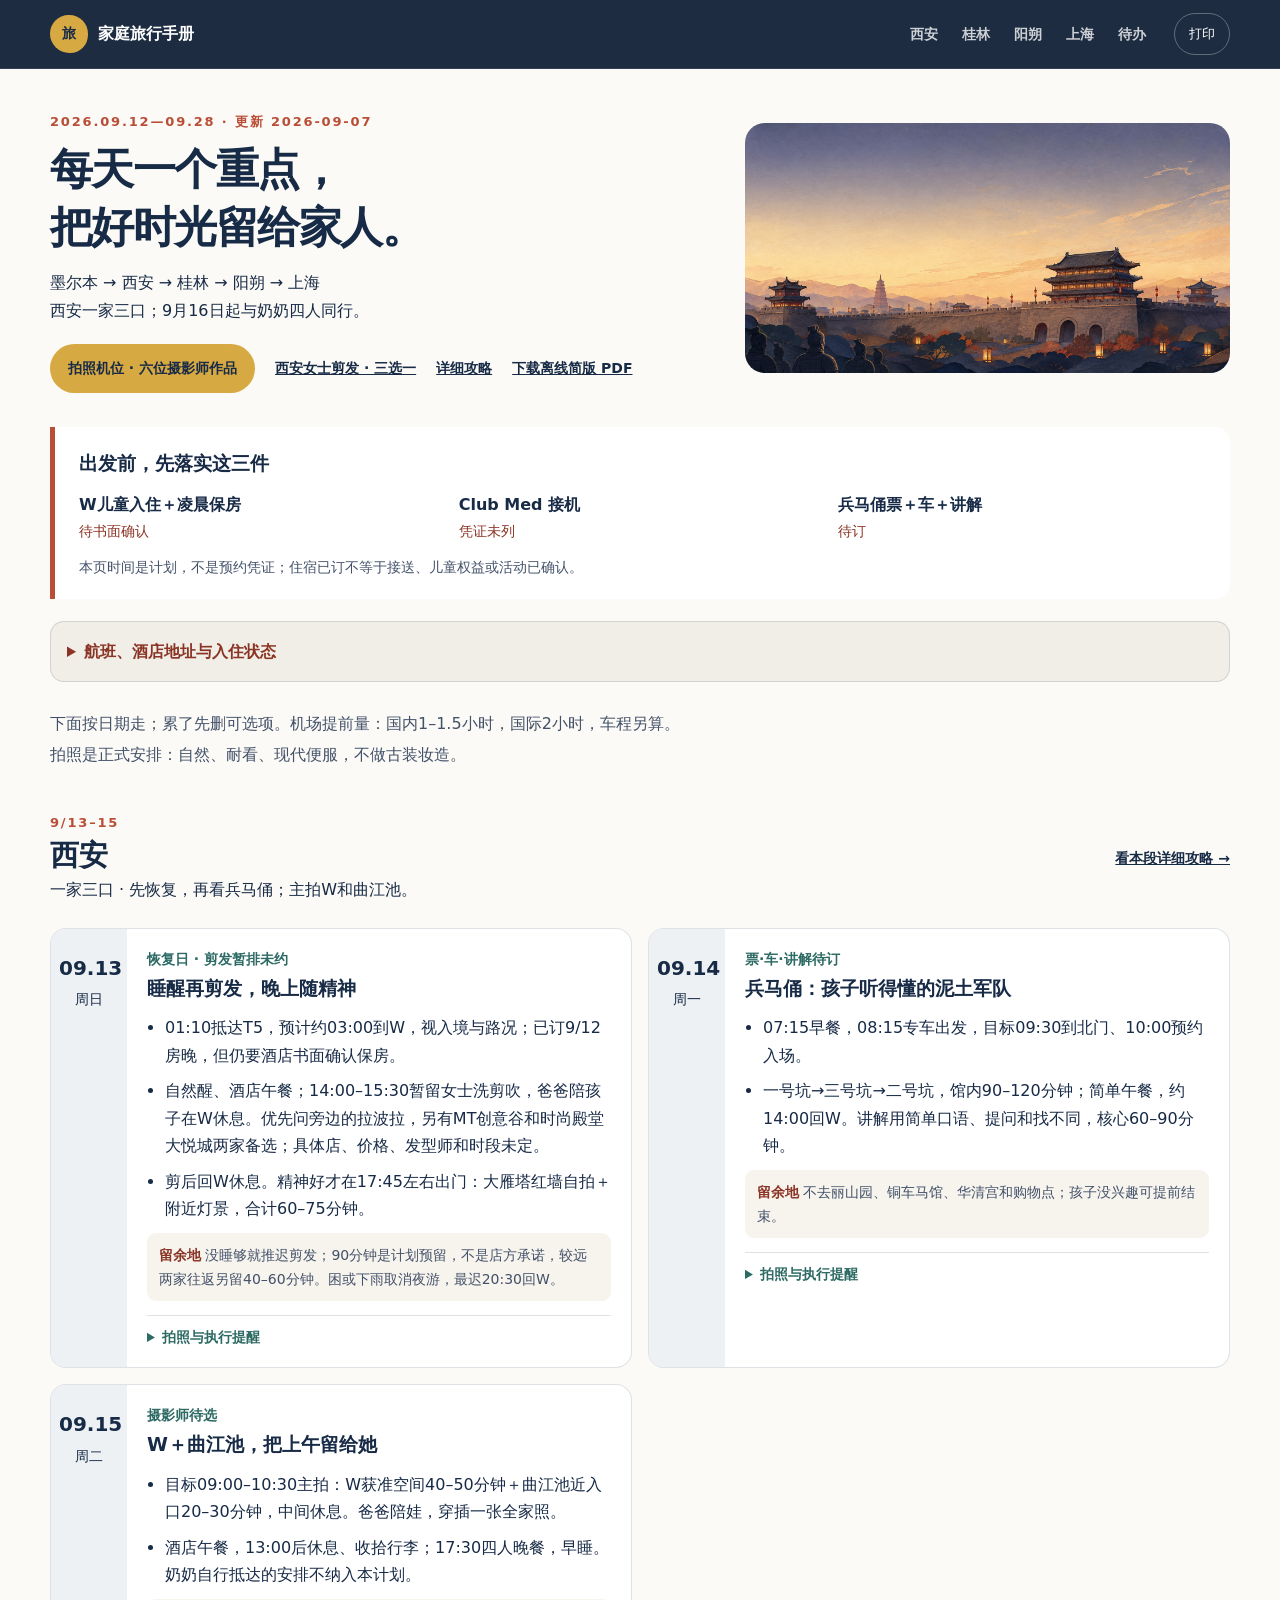
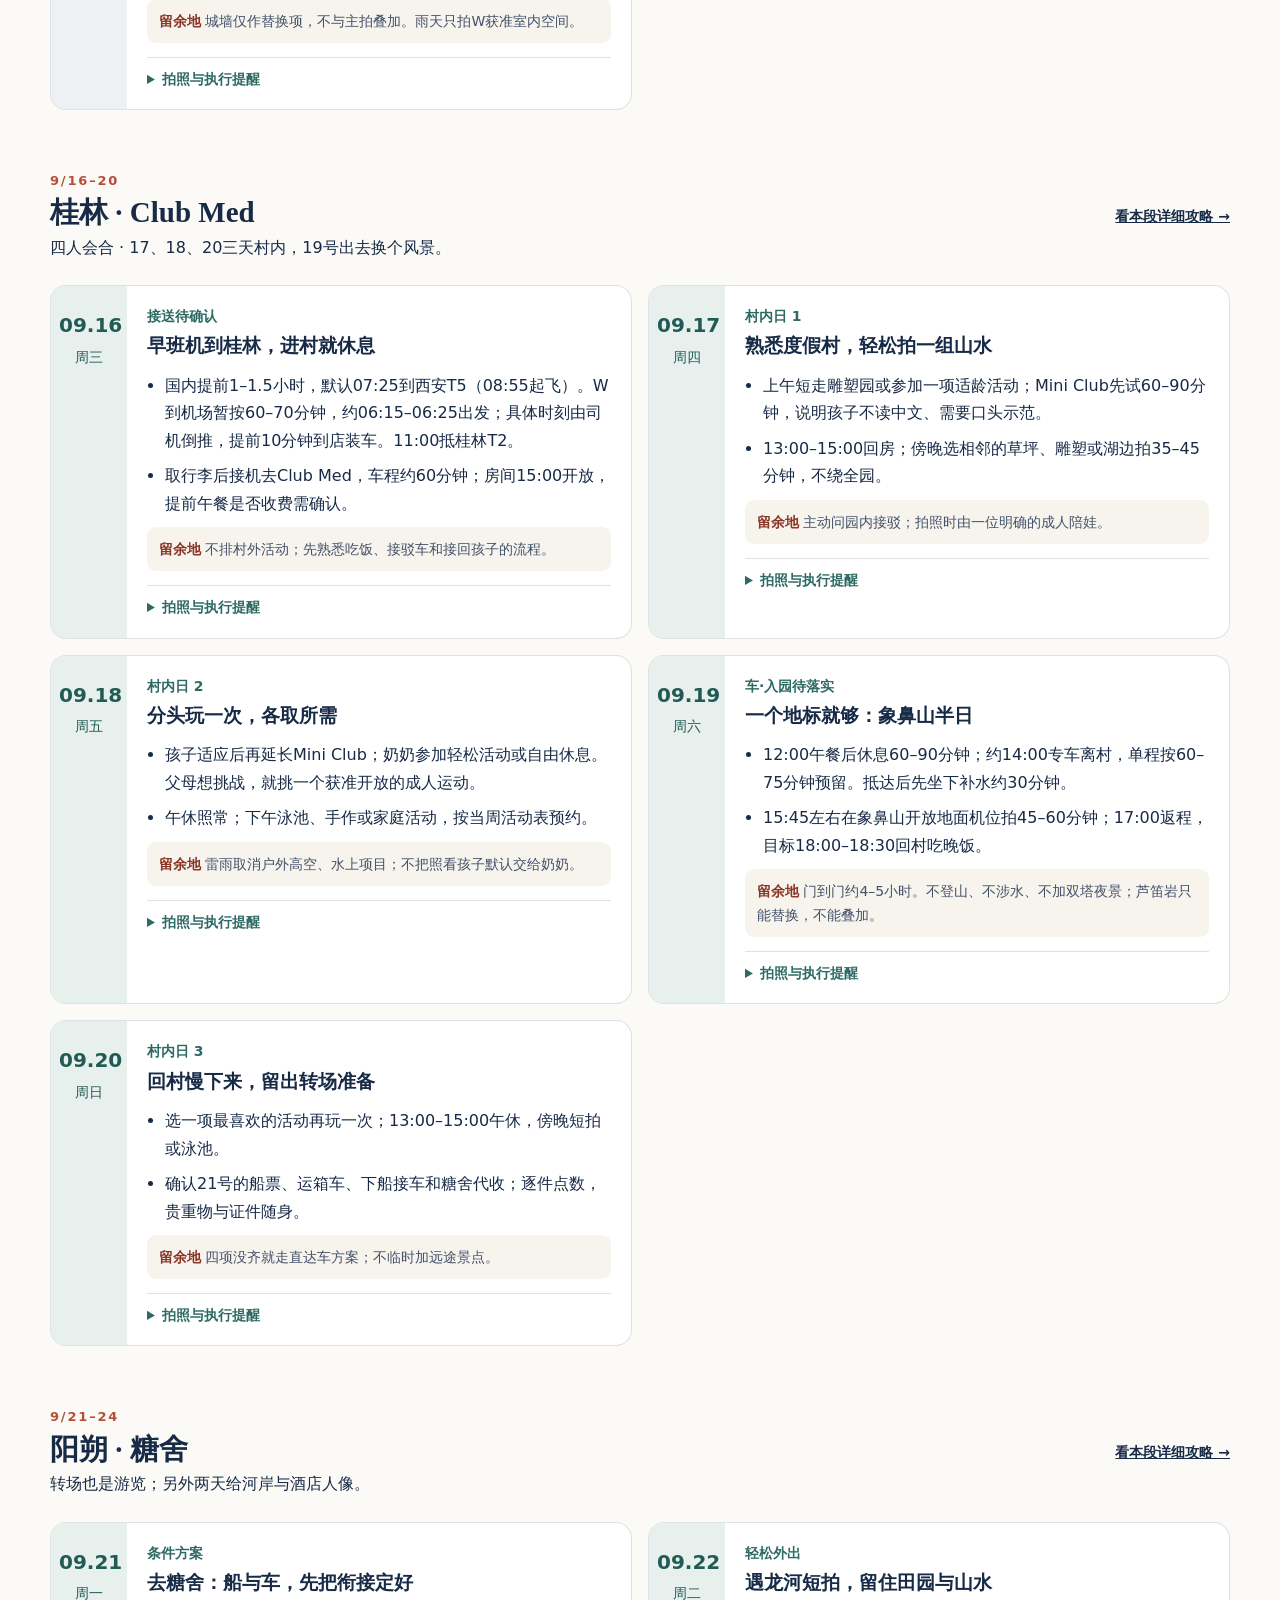
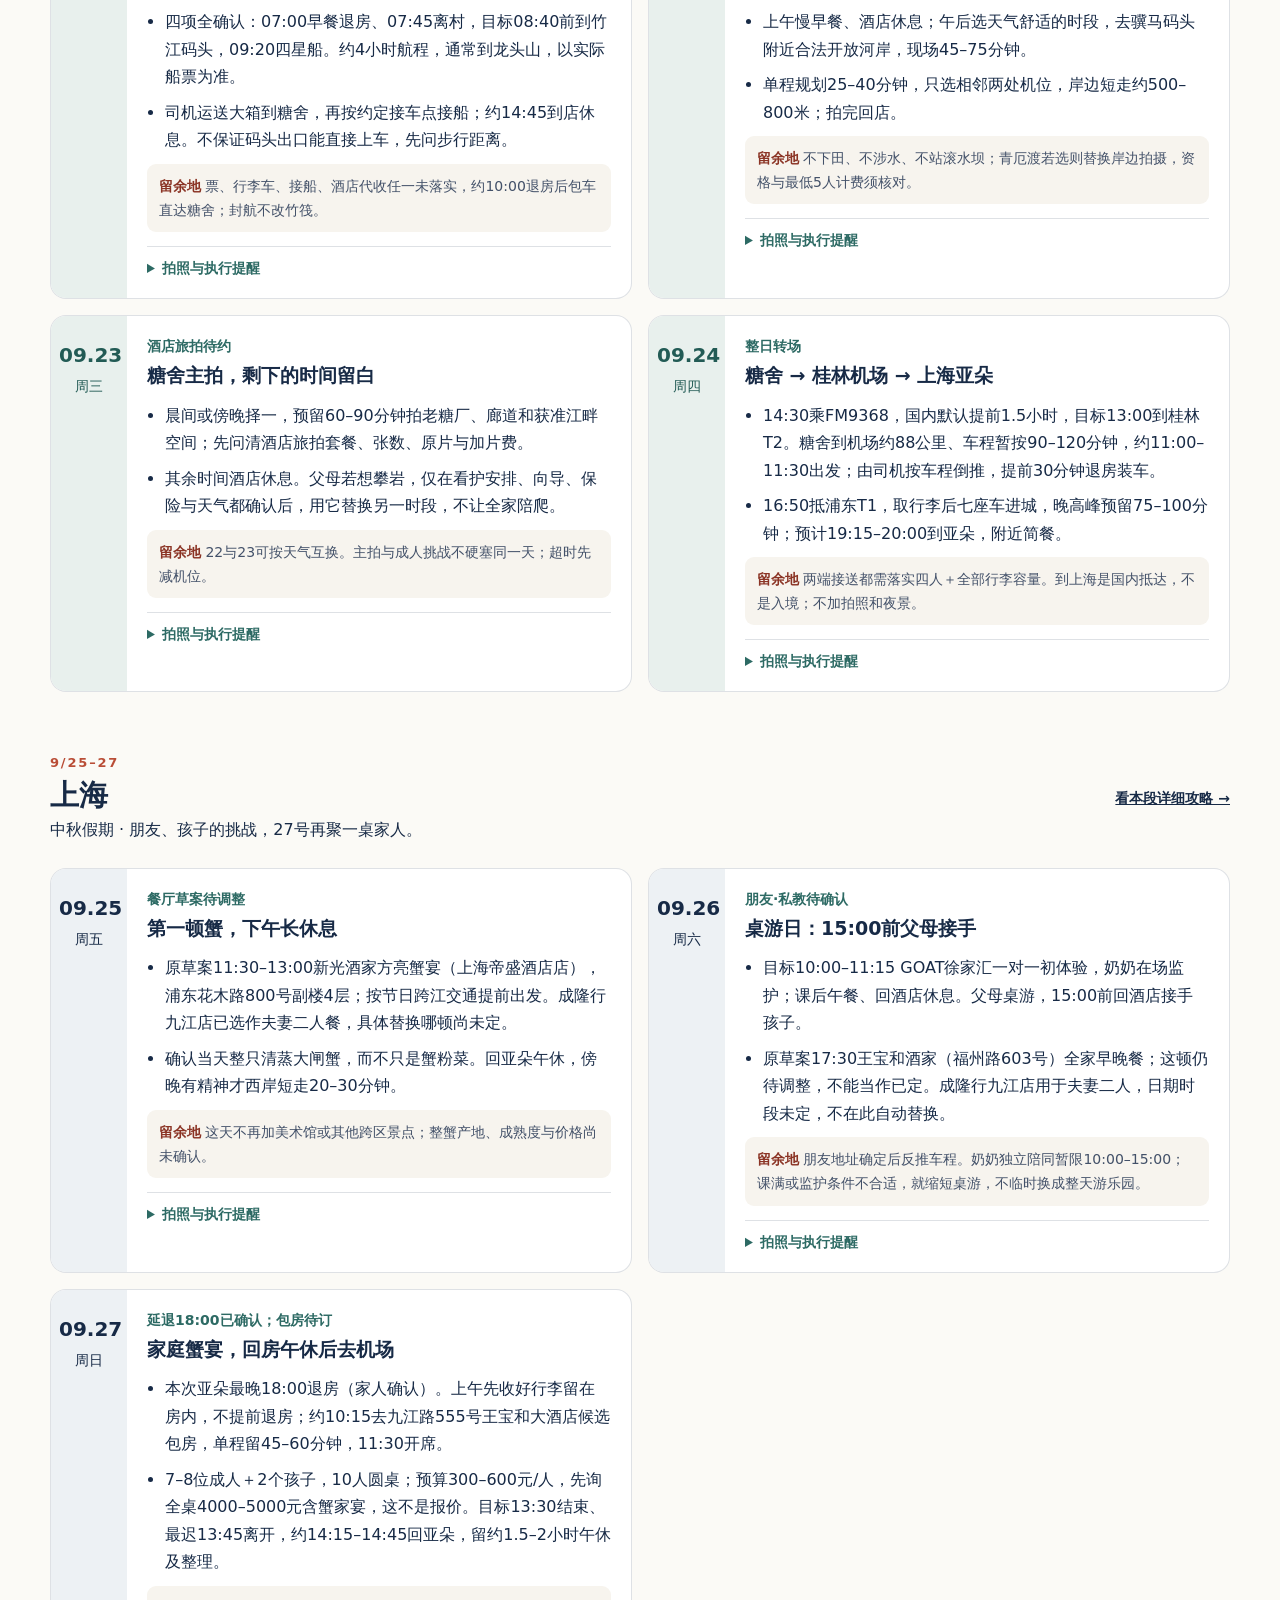
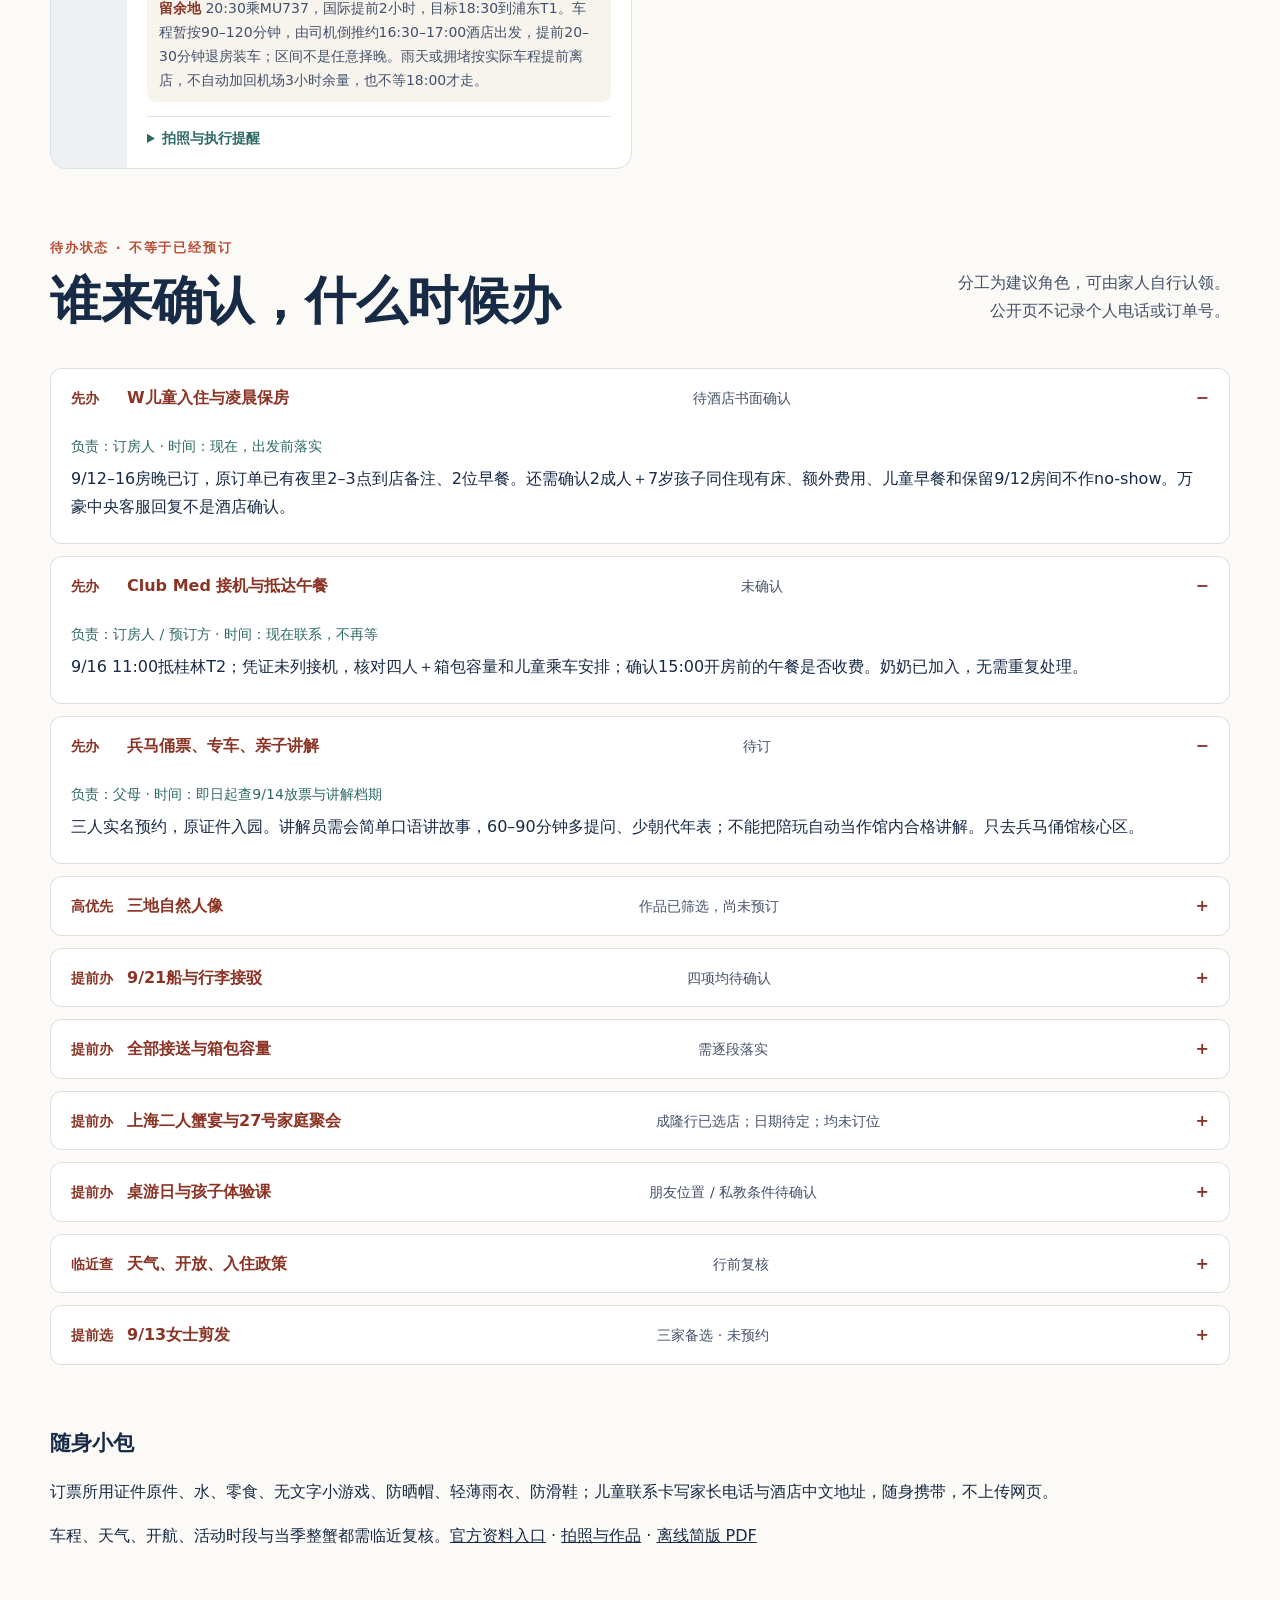
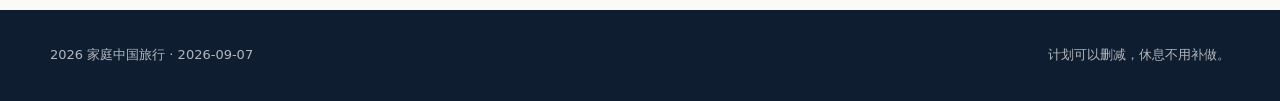
==== commit 019c56b6: "Add nearby Xian haircut options and first-day slot" ====
--- a/index.html
+++ b/index.html
@@ -16,10 +16,10 @@
 </div></header>
 <main id="main">
   <section class="trip-intro page-shell" id="top">
-    <div><p class="eyebrow ink">2026.09.12—09.28 · 更新 2026-09-05</p>
+    <div><p class="eyebrow ink">2026.09.12—09.28 · 更新 2026-09-07</p>
       <h1>每天一个重点，<br>把好时光留给家人。</h1>
       <p>墨尔本 → 西安 → 桂林 → 阳朔 → 上海<br>西安一家三口；9月16日起与奶奶四人同行。</p>
-      <div class="home-links"><a class="button button-primary" href="photos.html">拍照机位 · 六位摄影师作品</a><a href="guide.html">详细攻略</a><a href="output/pdf/family-trip-2026.pdf" download>下载离线简版 PDF</a></div>
+      <div class="home-links"><a class="button button-primary" href="photos.html">拍照机位 · 六位摄影师作品</a><a href="guide.html#xian-hair">西安女士剪发 · 三选一</a><a href="guide.html">详细攻略</a><a href="output/pdf/family-trip-2026.pdf" download>下载离线简版 PDF</a></div>
     </div>
     <img src="assets/xian-hero.png" width="480" height="320" alt="西安城墙、兵马俑和灯影组成的旅行插画">
   </section>
@@ -35,7 +35,7 @@
     <p>7岁男孩：能听说中文，少阅读、历史零基础；奶奶62岁，不参加西安游玩。证件、订单、私人联系方式和朋友地址不放公开网页。</p>
   </div></details></section>
   <div class="page-shell daily-introduction"><p>下面按日期走；累了先删可选项。机场提前量：国内1–1.5小时，国际2小时，车程另算。</p><p>拍照是正式安排：自然、耐看、现代便服，不做古装妆造。</p></div>
-  <section class="page-shell daily-city" id="xian"><div class="section-heading"><div><p class="eyebrow ink">9/13–15</p><h2>西安</h2><p>一家三口 · 先恢复，再看兵马俑；主拍W和曲江池。</p></div><a href="guide.html#xian">看本段详细攻略 →</a></div><div class="daily-grid"><article class="daily-card" id="day-09-13"><div class="daily-date"><strong>09.13</strong><span>周日</span></div><div class="daily-body"><p class="daily-tag">恢复日</p><h3>睡够了，才考虑出门</h3><ul><li>01:10抵达T5，预计约03:00到W，视入境与路况；已订9/12房晚，但仍要酒店书面确认保房。</li><li>自然醒，酒店午餐、补觉或泳池。精神好才在17:45左右出门：大雁塔红墙自拍＋附近灯景，合计60–75分钟。</li></ul><p class="daily-limit"><strong>留余地</strong> 困、烦躁或下雨就不夜游；最迟20:30回W。</p><details class="daily-photo"><summary>拍照与执行提醒</summary><p>红墙只作顺路自拍，不预约收费摄影师赶场。</p></details></div></article><article class="daily-card" id="day-09-14"><div class="daily-date"><strong>09.14</strong><span>周一</span></div><div class="daily-body"><p class="daily-tag">票·车·讲解待订</p><h3>兵马俑：孩子听得懂的泥土军队</h3><ul><li>07:15早餐，08:15专车出发，目标09:30到北门、10:00预约入场。</li><li>一号坑→三号坑→二号坑，馆内90–120分钟；简单午餐，约14:00回W。讲解用简单口语、提问和找不同，核心60–90分钟。</li></ul><p class="daily-limit"><strong>留余地</strong> 不去丽山园、铜车马馆、华清宫和购物点；孩子没兴趣可提前结束。</p><details class="daily-photo"><summary>拍照与执行提醒</summary><p>下午只休息，不再另约一场主拍。</p></details></div></article><article class="daily-card" id="day-09-15"><div class="daily-date"><strong>09.15</strong><span>周二</span></div><div class="daily-body"><p class="daily-tag">摄影师待选</p><h3>W＋曲江池，把上午留给她</h3><ul><li>目标09:00–10:30主拍：W获准空间40–50分钟＋曲江池近入口20–30分钟，中间休息。爸爸陪娃，穿插一张全家照。</li><li>酒店午餐，13:00后休息、收拾行李；17:30四人晚餐，早睡。奶奶自行抵达的安排不纳入本计划。</li></ul><p class="daily-limit"><strong>留余地</strong> 城墙仅作替换项，不与主拍叠加。雨天只拍W获准室内空间。</p><details class="daily-photo"><summary>拍照与执行提醒</summary><p>现代便服、自然抓拍；先看三位摄影师作品，再确认档期和酒店准入。</p></details></div></article></div></section>
+  <section class="page-shell daily-city" id="xian"><div class="section-heading"><div><p class="eyebrow ink">9/13–15</p><h2>西安</h2><p>一家三口 · 先恢复，再看兵马俑；主拍W和曲江池。</p></div><a href="guide.html#xian">看本段详细攻略 →</a></div><div class="daily-grid"><article class="daily-card" id="day-09-13"><div class="daily-date"><strong>09.13</strong><span>周日</span></div><div class="daily-body"><p class="daily-tag">恢复日 · 剪发暂排未约</p><h3>睡醒再剪发，晚上随精神</h3><ul><li>01:10抵达T5，预计约03:00到W，视入境与路况；已订9/12房晚，但仍要酒店书面确认保房。</li><li>自然醒、酒店午餐；14:00–15:30暂留女士洗剪吹，爸爸陪孩子在W休息。优先问旁边的拉波拉，另有MT创意谷和时尚殿堂大悦城两家备选；具体店、价格、发型师和时段未定。</li><li>剪后回W休息。精神好才在17:45左右出门：大雁塔红墙自拍＋附近灯景，合计60–75分钟。</li></ul><p class="daily-limit"><strong>留余地</strong> 没睡够就推迟剪发；90分钟是计划预留，不是店方承诺，较远两家往返另留40–60分钟。困或下雨取消夜游，最迟20:30回W。</p><details class="daily-photo"><summary>拍照与执行提醒</summary><p>先剪发，再拍9/15的W与曲江池。今日红墙只顺路自拍，不约收费摄影师赶场；三家作品与导航见详细攻略的女士剪发栏。</p></details></div></article><article class="daily-card" id="day-09-14"><div class="daily-date"><strong>09.14</strong><span>周一</span></div><div class="daily-body"><p class="daily-tag">票·车·讲解待订</p><h3>兵马俑：孩子听得懂的泥土军队</h3><ul><li>07:15早餐，08:15专车出发，目标09:30到北门、10:00预约入场。</li><li>一号坑→三号坑→二号坑，馆内90–120分钟；简单午餐，约14:00回W。讲解用简单口语、提问和找不同，核心60–90分钟。</li></ul><p class="daily-limit"><strong>留余地</strong> 不去丽山园、铜车马馆、华清宫和购物点；孩子没兴趣可提前结束。</p><details class="daily-photo"><summary>拍照与执行提醒</summary><p>下午只休息，不再另约一场主拍。</p></details></div></article><article class="daily-card" id="day-09-15"><div class="daily-date"><strong>09.15</strong><span>周二</span></div><div class="daily-body"><p class="daily-tag">摄影师待选</p><h3>W＋曲江池，把上午留给她</h3><ul><li>目标09:00–10:30主拍：W获准空间40–50分钟＋曲江池近入口20–30分钟，中间休息。爸爸陪娃，穿插一张全家照。</li><li>酒店午餐，13:00后休息、收拾行李；17:30四人晚餐，早睡。奶奶自行抵达的安排不纳入本计划。</li></ul><p class="daily-limit"><strong>留余地</strong> 城墙仅作替换项，不与主拍叠加。雨天只拍W获准室内空间。</p><details class="daily-photo"><summary>拍照与执行提醒</summary><p>现代便服、自然抓拍；先看三位摄影师作品，再确认档期和酒店准入。</p></details></div></article></div></section>
 <section class="page-shell daily-city" id="guilin"><div class="section-heading"><div><p class="eyebrow ink">9/16–20</p><h2>桂林 · Club Med</h2><p>四人会合 · 17、18、20三天村内，19号出去换个风景。</p></div><a href="guide.html#guilin">看本段详细攻略 →</a></div><div class="daily-grid"><article class="daily-card" id="day-09-16"><div class="daily-date"><strong>09.16</strong><span>周三</span></div><div class="daily-body"><p class="daily-tag">接送待确认</p><h3>早班机到桂林，进村就休息</h3><ul><li>国内提前1–1.5小时，默认07:25到西安T5（08:55起飞）。W到机场暂按60–70分钟，约06:15–06:25出发；具体时刻由司机倒推，提前10分钟到店装车。11:00抵桂林T2。</li><li>取行李后接机去Club Med，车程约60分钟；房间15:00开放，提前午餐是否收费需确认。</li></ul><p class="daily-limit"><strong>留余地</strong> 不排村外活动；先熟悉吃饭、接驳车和接回孩子的流程。</p><details class="daily-photo"><summary>拍照与执行提醒</summary><p>今天不安排正式拍摄。</p></details></div></article><article class="daily-card" id="day-09-17"><div class="daily-date"><strong>09.17</strong><span>周四</span></div><div class="daily-body"><p class="daily-tag">村内日 1</p><h3>熟悉度假村，轻松拍一组山水</h3><ul><li>上午短走雕塑园或参加一项适龄活动；Mini Club先试60–90分钟，说明孩子不读中文、需要口头示范。</li><li>13:00–15:00回房；傍晚选相邻的草坪、雕塑或湖边拍35–45分钟，不绕全园。</li></ul><p class="daily-limit"><strong>留余地</strong> 主动问园内接驳；拍照时由一位明确的成人陪娃。</p><details class="daily-photo"><summary>拍照与执行提醒</summary><p>桂林主拍窗口；外请摄影师能否入村须先获准。</p></details></div></article><article class="daily-card" id="day-09-18"><div class="daily-date"><strong>09.18</strong><span>周五</span></div><div class="daily-body"><p class="daily-tag">村内日 2</p><h3>分头玩一次，各取所需</h3><ul><li>孩子适应后再延长Mini Club；奶奶参加轻松活动或自由休息。父母想挑战，就挑一个获准开放的成人运动。</li><li>午休照常；下午泳池、手作或家庭活动，按当周活动表预约。</li></ul><p class="daily-limit"><strong>留余地</strong> 雷雨取消户外高空、水上项目；不把照看孩子默认交给奶奶。</p><details class="daily-photo"><summary>拍照与执行提醒</summary><p>17号天气不好时，今天补20–30分钟，不再另跑景点。</p></details></div></article><article class="daily-card" id="day-09-19"><div class="daily-date"><strong>09.19</strong><span>周六</span></div><div class="daily-body"><p class="daily-tag">车·入园待落实</p><h3>一个地标就够：象鼻山半日</h3><ul><li>12:00午餐后休息60–90分钟；约14:00专车离村，单程按60–75分钟预留。抵达后先坐下补水约30分钟。</li><li>15:45左右在象鼻山开放地面机位拍45–60分钟；17:00返程，目标18:00–18:30回村吃晚饭。</li></ul><p class="daily-limit"><strong>留余地</strong> 门到门约4–5小时。不登山、不涉水、不加双塔夜景；芦笛岩只能替换，不能叠加。</p><details class="daily-photo"><summary>拍照与执行提醒</summary><p>先她的人像、再全家照；下雨可与20号互换，或留村补拍。</p></details></div></article><article class="daily-card" id="day-09-20"><div class="daily-date"><strong>09.20</strong><span>周日</span></div><div class="daily-body"><p class="daily-tag">村内日 3</p><h3>回村慢下来，留出转场准备</h3><ul><li>选一项最喜欢的活动再玩一次；13:00–15:00午休，傍晚短拍或泳池。</li><li>确认21号的船票、运箱车、下船接车和糖舍代收；逐件点数，贵重物与证件随身。</li></ul><p class="daily-limit"><strong>留余地</strong> 四项没齐就走直达车方案；不临时加远途景点。</p><details class="daily-photo"><summary>拍照与执行提醒</summary><p>Club Med最后一个天气补拍窗口。</p></details></div></article></div></section>
 <section class="page-shell daily-city" id="yangshuo"><div class="section-heading"><div><p class="eyebrow ink">9/21–24</p><h2>阳朔 · 糖舍</h2><p>转场也是游览；另外两天给河岸与酒店人像。</p></div><a href="guide.html#yangshuo">看本段详细攻略 →</a></div><div class="daily-grid"><article class="daily-card" id="day-09-21"><div class="daily-date"><strong>09.21</strong><span>周一</span></div><div class="daily-body"><p class="daily-tag">条件方案</p><h3>去糖舍：船与车，先把衔接定好</h3><ul><li>四项全确认：07:00早餐退房、07:45离村，目标08:40前到竹江码头，09:20四星船。约4小时航程，通常到龙头山，以实际船票为准。</li><li>司机运送大箱到糖舍，再按约定接车点接船；约14:45到店休息。不保证码头出口能直接上车，先问步行距离。</li></ul><p class="daily-limit"><strong>留余地</strong> 票、行李车、接船、酒店代收任一未落实，约10:00退房后包车直达糖舍；封航不改竹筏。</p><details class="daily-photo"><summary>拍照与执行提醒</summary><p>船上短上甲板，下午只踩点休息，不赶西街。</p></details></div></article><article class="daily-card" id="day-09-22"><div class="daily-date"><strong>09.22</strong><span>周二</span></div><div class="daily-body"><p class="daily-tag">轻松外出</p><h3>遇龙河短拍，留住田园与山水</h3><ul><li>上午慢早餐、酒店休息；午后选天气舒适的时段，去骥马码头附近合法开放河岸，现场45–75分钟。</li><li>单程规划25–40分钟，只选相邻两处机位，岸边短走约500–800米；拍完回店。</li></ul><p class="daily-limit"><strong>留余地</strong> 不下田、不涉水、不站滚水坝；青厄渡若选则替换岸边拍摄，资格与最低5人计费须核对。</p><details class="daily-photo"><summary>拍照与执行提醒</summary><p>自然人像为主，不保证九月金黄稻田；富里桥是替换项，不加一站。</p></details></div></article><article class="daily-card" id="day-09-23"><div class="daily-date"><strong>09.23</strong><span>周三</span></div><div class="daily-body"><p class="daily-tag">酒店旅拍待约</p><h3>糖舍主拍，剩下的时间留白</h3><ul><li>晨间或傍晚择一，预留60–90分钟拍老糖厂、廊道和获准江畔空间；先问清酒店旅拍套餐、张数、原片与加片费。</li><li>其余时间酒店休息。父母若想攀岩，仅在看护安排、向导、保险与天气都确认后，用它替换另一时段，不让全家陪爬。</li></ul><p class="daily-limit"><strong>留余地</strong> 22与23可按天气互换。主拍与成人挑战不硬塞同一天；超时先减机位。</p><details class="daily-photo"><summary>拍照与执行提醒</summary><p>自然便服，不绑定古装妆造；爸爸陪娃，奶奶是否帮忙须先同意。</p></details></div></article><article class="daily-card" id="day-09-24"><div class="daily-date"><strong>09.24</strong><span>周四</span></div><div class="daily-body"><p class="daily-tag">整日转场</p><h3>糖舍 → 桂林机场 → 上海亚朵</h3><ul><li>14:30乘FM9368，国内默认提前1.5小时，目标13:00到桂林T2。糖舍到机场约88公里、车程暂按90–120分钟，约11:00–11:30出发；由司机按车程倒推，提前30分钟退房装车。</li><li>16:50抵浦东T1，取行李后七座车进城，晚高峰预留75–100分钟；预计19:15–20:00到亚朵，附近简餐。</li></ul><p class="daily-limit"><strong>留余地</strong> 两端接送都需落实四人＋全部行李容量。到上海是国内抵达，不是入境；不加拍照和夜景。</p><details class="daily-photo"><summary>拍照与执行提醒</summary><p>上午不再安排远处拍摄。</p></details></div></article></div></section>
 <section class="page-shell daily-city" id="shanghai"><div class="section-heading"><div><p class="eyebrow ink">9/25–27</p><h2>上海</h2><p>中秋假期 · 朋友、孩子的挑战，27号再聚一桌家人。</p></div><a href="guide.html#shanghai">看本段详细攻略 →</a></div><div class="daily-grid"><article class="daily-card" id="day-09-25"><div class="daily-date"><strong>09.25</strong><span>周五</span></div><div class="daily-body"><p class="daily-tag">餐厅草案待调整</p><h3>第一顿蟹，下午长休息</h3><ul><li>原草案11:30–13:00新光酒家方亮蟹宴（上海帝盛酒店店），浦东花木路800号副楼4层；按节日跨江交通提前出发。成隆行九江店已选作夫妻二人餐，具体替换哪顿尚未定。</li><li>确认当天整只清蒸大闸蟹，而不只是蟹粉菜。回亚朵午休，傍晚有精神才西岸短走20–30分钟。</li></ul><p class="daily-limit"><strong>留余地</strong> 这天不再加美术馆或其他跨区景点；整蟹产地、成熟度与价格尚未确认。</p><details class="daily-photo"><summary>拍照与执行提醒</summary><p>上海不另加旅拍任务。二人餐日期确定后另落实孩子照看，不自动延长奶奶看护。</p></details></div></article><article class="daily-card" id="day-09-26"><div class="daily-date"><strong>09.26</strong><span>周六</span></div><div class="daily-body"><p class="daily-tag">朋友·私教待确认</p><h3>桌游日：15:00前父母接手</h3><ul><li>目标10:00–11:15 GOAT徐家汇一对一初体验，奶奶在场监护；课后午餐、回酒店休息。父母桌游，15:00前回酒店接手孩子。</li><li>原草案17:30王宝和酒家（福州路603号）全家早晚餐；这顿仍待调整，不能当作已定。成隆行九江店用于夫妻二人，日期时段未定，不在此自动替换。</li></ul><p class="daily-limit"><strong>留余地</strong> 朋友地址确定后反推车程。奶奶独立陪同暂限10:00–15:00；课满或监护条件不合适，就缩短桌游，不临时换成整天游乐园。</p><details class="daily-photo"><summary>拍照与执行提醒</summary><p>GOAT满7岁、全程教练、陪同座位、装备和保险全部确认才执行。</p></details></div></article><article class="daily-card" id="day-09-27"><div class="daily-date"><strong>09.27</strong><span>周日</span></div><div class="daily-body"><p class="daily-tag">延退18:00已确认；包房待订</p><h3>家庭蟹宴，回房午休后去机场</h3><ul><li>本次亚朵最晚18:00退房（家人确认）。上午先收好行李留在房内，不提前退房；约10:15去九江路555号王宝和大酒店候选包房，单程留45–60分钟，11:30开席。</li><li>7–8位成人＋2个孩子，10人圆桌；预算300–600元/人，先询全桌4000–5000元含蟹家宴，这不是报价。目标13:30结束、最迟13:45离开，约14:15–14:45回亚朵，留约1.5–2小时午休及整理。</li></ul><p class="daily-limit"><strong>留余地</strong> 20:30乘MU737，国际提前2小时，目标18:30到浦东T1。车程暂按90–120分钟，由司机倒推约16:30–17:00酒店出发，提前20–30分钟退房装车；区间不是任意择晚。雨天或拥堵按实际车程提前离店，不自动加回机场3小时余量，也不等18:00才走。</p><details class="daily-photo"><summary>拍照与执行提醒</summary><p>成隆行九江店是另一次夫妻二人餐，不是27号多人宴。27号包房、费用和整蟹供应待确认；021-53965000转餐饮预订。接送含餐后回亚朵取行李，证件和贵重物随身。</p></details></div></article></div></section>
@@ -47,8 +47,9 @@
 <details class="task-row" id="todo-6"><summary><span class="task-priority">提前办</span><span>全部接送与箱包容量</span><span class="task-state">需逐段落实</span></summary><div class="task-body"><p class="task-meta">负责：订车人 · 时间：出发前确认，乘车前一天及当天复核</p><p>机场目标：9/12墨尔本T2 10:00；9/16西安T5 07:25；9/24桂林T2 13:00；9/27浦东T1 18:30。对应W约06:15–06:25、糖舍约11:00–11:30、亚朵约16:30–17:00出发，具体由司机按车程倒推。其余接机及9/14、9/19、9/21用车仍需落实。七座不等于装下全部大箱，须报件数。</p></div></details>
 <details class="task-row" id="todo-7"><summary><span class="task-priority">提前办</span><span>上海二人蟹宴与27号家庭聚会</span><span class="task-state">成隆行已选店；日期待定；均未订位</span></summary><div class="task-body"><p class="task-meta">负责：订餐人 · 时间：先定二人餐日期，出发前7天复核供应</p><p>成隆行九江店由家人核实无装修影响，用于夫妻二人，日期时段及替换25/26哪顿待定，孩子照看另落实；不是27号多人宴。27号11:30候选王宝和大酒店（九江路555号），7–8成人＋2孩子，10人包房，预算300–600元/人，先询全桌4000–5000元含蟹菜单及全部费用，13:30结束、最迟13:45离开。均未订位，不承诺当季阳澄湖蟹。</p></div></details>
 <details class="task-row" id="todo-8"><summary><span class="task-priority">提前办</span><span>桌游日与孩子体验课</span><span class="task-state">朋友位置 / 私教条件待确认</span></summary><div class="task-body"><p class="task-meta">负责：父母 · 时间：先核朋友地址，再订9/26时段</p><p>GOAT徐家汇TPY中心8楼，肇嘉浜路1117号；满7岁、全程一对一、奶奶有座位、装备保险均要确认。15:00前父母回酒店接手，不默认延长奶奶看护到晚间。</p></div></details>
-<details class="task-row" id="todo-9"><summary><span class="task-priority">临近查</span><span>天气、开放、入住政策</span><span class="task-state">行前复核</span></summary><div class="task-body"><p class="task-meta">负责：全家分工 · 时间：各段出发前7天与72小时；返程当天看路况</p><p>Club Med当周活动、Mini Club交接、河道开航、景点开放、摄影权限；各航班值机、托运及登机截止和接送车程。亚朵本次18:00延退已由家人确认，实际按18:30到浦东T1倒推离店。全家携带与订票一致的证件原件，孩子不自动豁免证件。</p></div></details></div></section>
+<details class="task-row" id="todo-9"><summary><span class="task-priority">临近查</span><span>天气、开放、入住政策</span><span class="task-state">行前复核</span></summary><div class="task-body"><p class="task-meta">负责：全家分工 · 时间：各段出发前7天与72小时；返程当天看路况</p><p>Club Med当周活动、Mini Club交接、河道开航、景点开放、摄影权限；各航班值机、托运及登机截止和接送车程。亚朵本次18:00延退已由家人确认，实际按18:30到浦东T1倒推离店。全家携带与订票一致的证件原件，孩子不自动豁免证件。</p></div></details>
+<details class="task-row" id="todo-10"><summary><span class="task-priority">提前选</span><span>9/13女士剪发</span><span class="task-state">三家备选 · 未预约</span></summary><div class="task-body"><p class="task-meta">负责：她选作品 / 家人确认预约 · 时间：出发前问9/13 14:00档期，当天按睡眠调整</p><p>拉波拉（万众国际A座，距W约0.3公里）优先；MT曲江创意谷4.1公里、时尚殿堂大悦城5.7公里备选，均为9/7高德推荐驾车路线。问清非会员洗剪吹总价、指定发型师、是否只剪不烫染、用时和改期规则；不买卡不预付套餐。爸爸陪娃在W休息，剪后不加逛街任务。</p></div></details></div></section>
   <section class="page-shell home-footnotes"><h2>随身小包</h2><p>订票所用证件原件、水、零食、无文字小游戏、防晒帽、轻薄雨衣、防滑鞋；儿童联系卡写家长电话与酒店中文地址，随身携带，不上传网页。</p><p>车程、天气、开航、活动时段与当季整蟹都需临近复核。<a href="guide.html#sources-title">官方资料入口</a> · <a href="photos.html">拍照与作品</a> · <a href="output/pdf/family-trip-2026.pdf">离线简版 PDF</a></p></section>
 </main>
-<footer><div class="page-shell footer-inner"><p>2026 家庭中国旅行 · 2026-09-05</p><p>计划可以删减，休息不用补做。</p></div></footer>
+<footer><div class="page-shell footer-inner"><p>2026 家庭中国旅行 · 2026-09-07</p><p>计划可以删减，休息不用补做。</p></div></footer>
 </body></html>
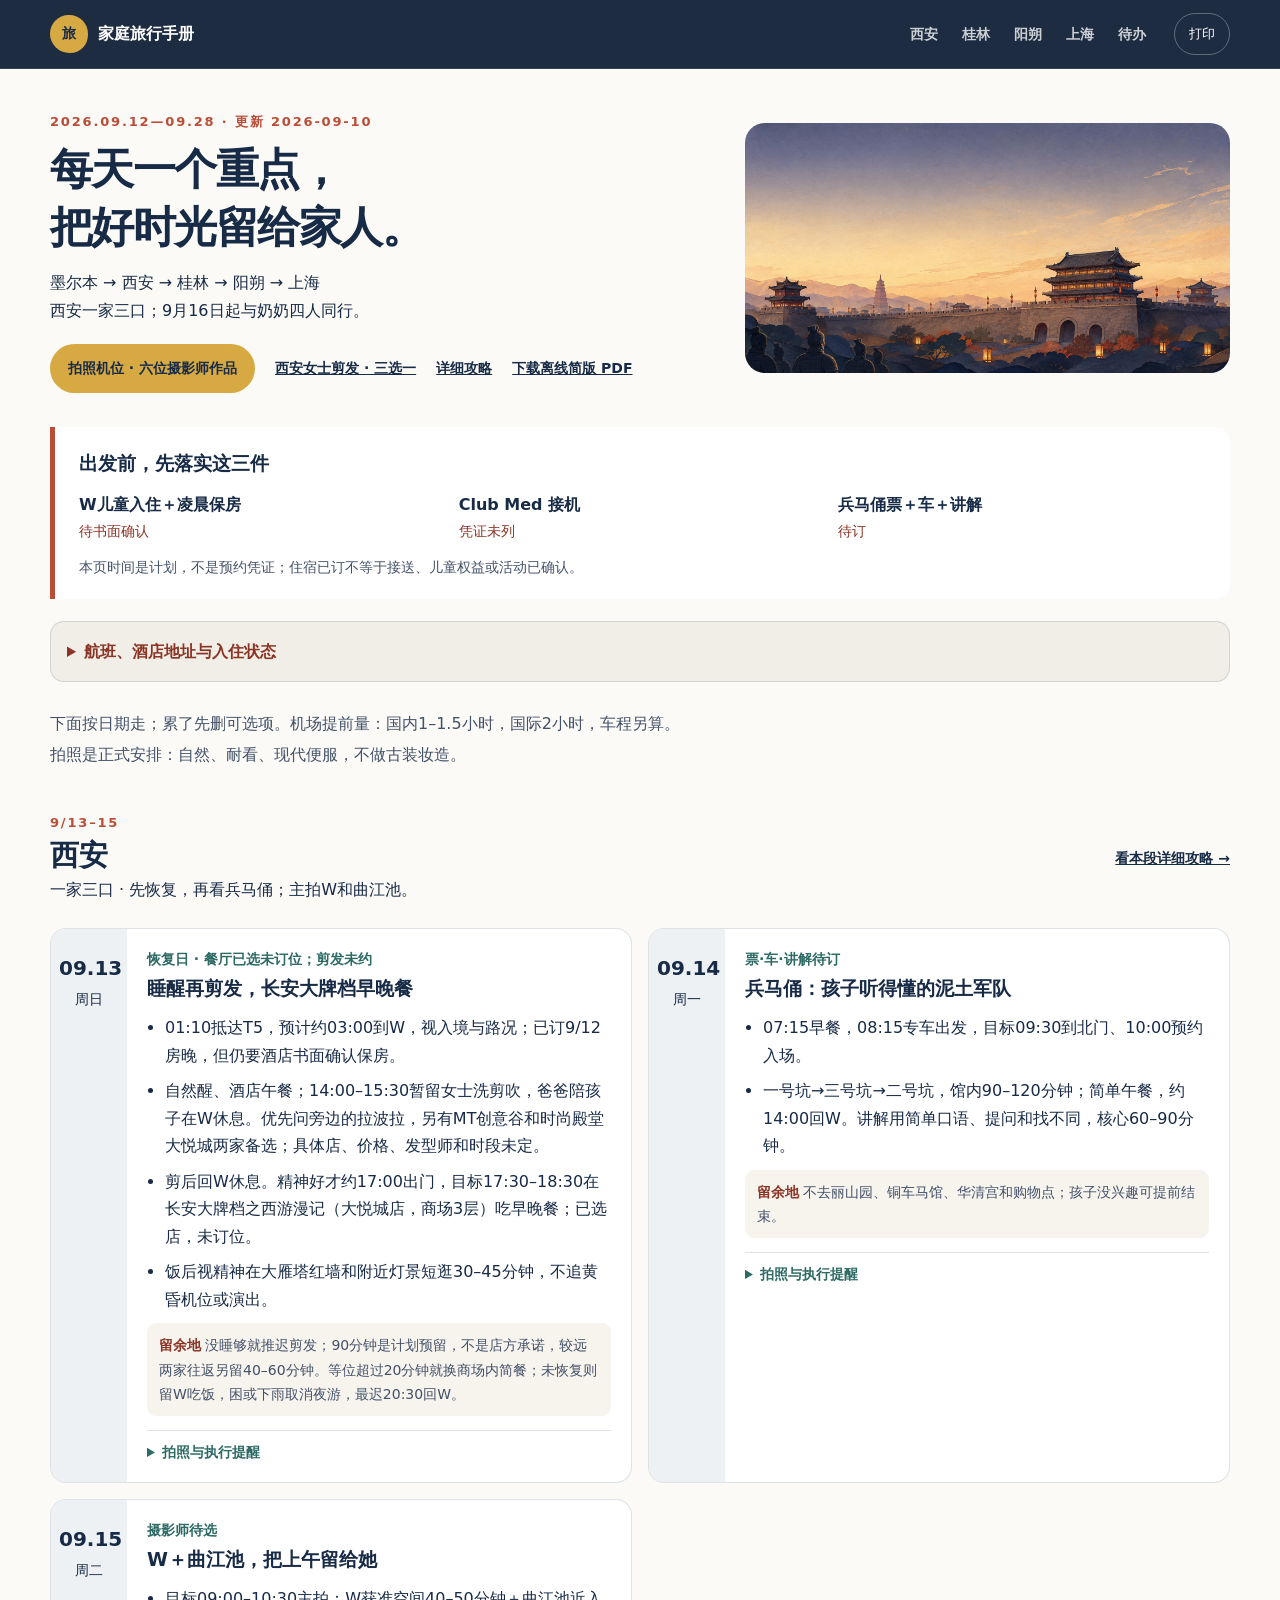
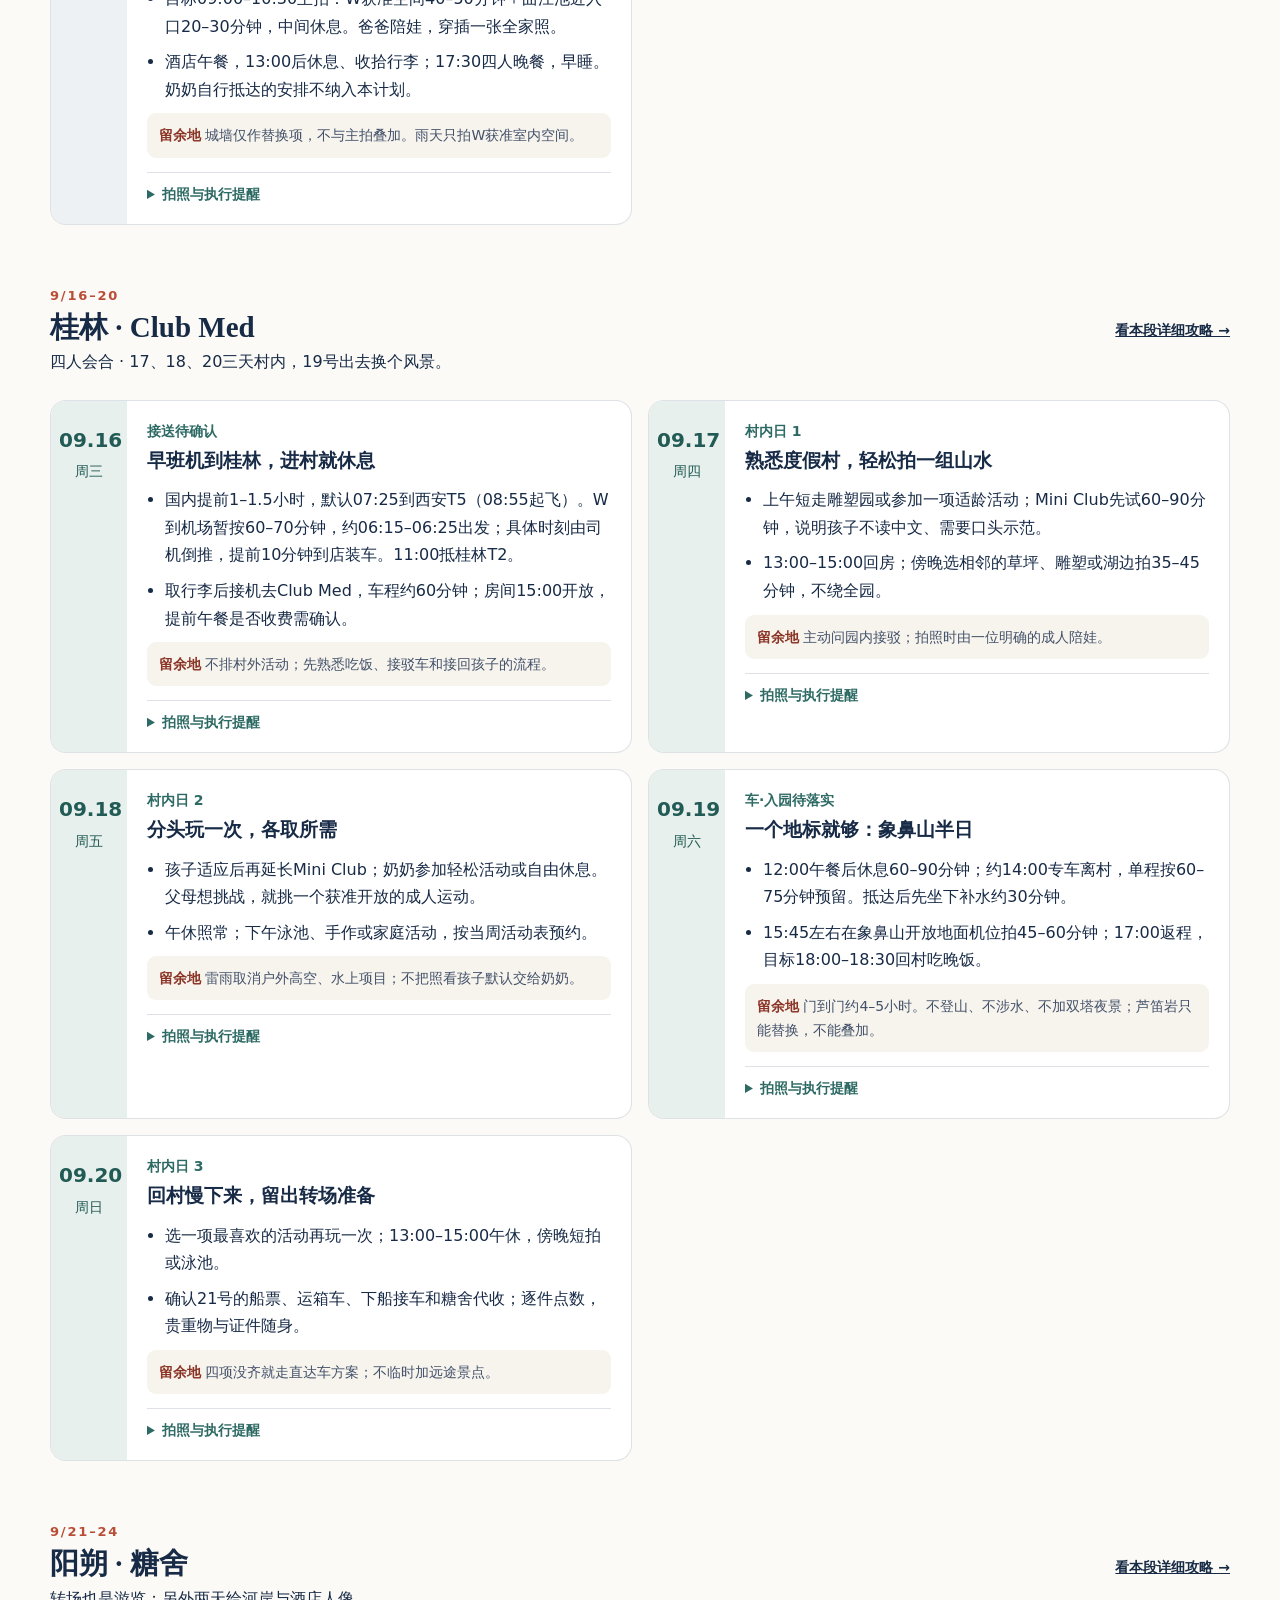
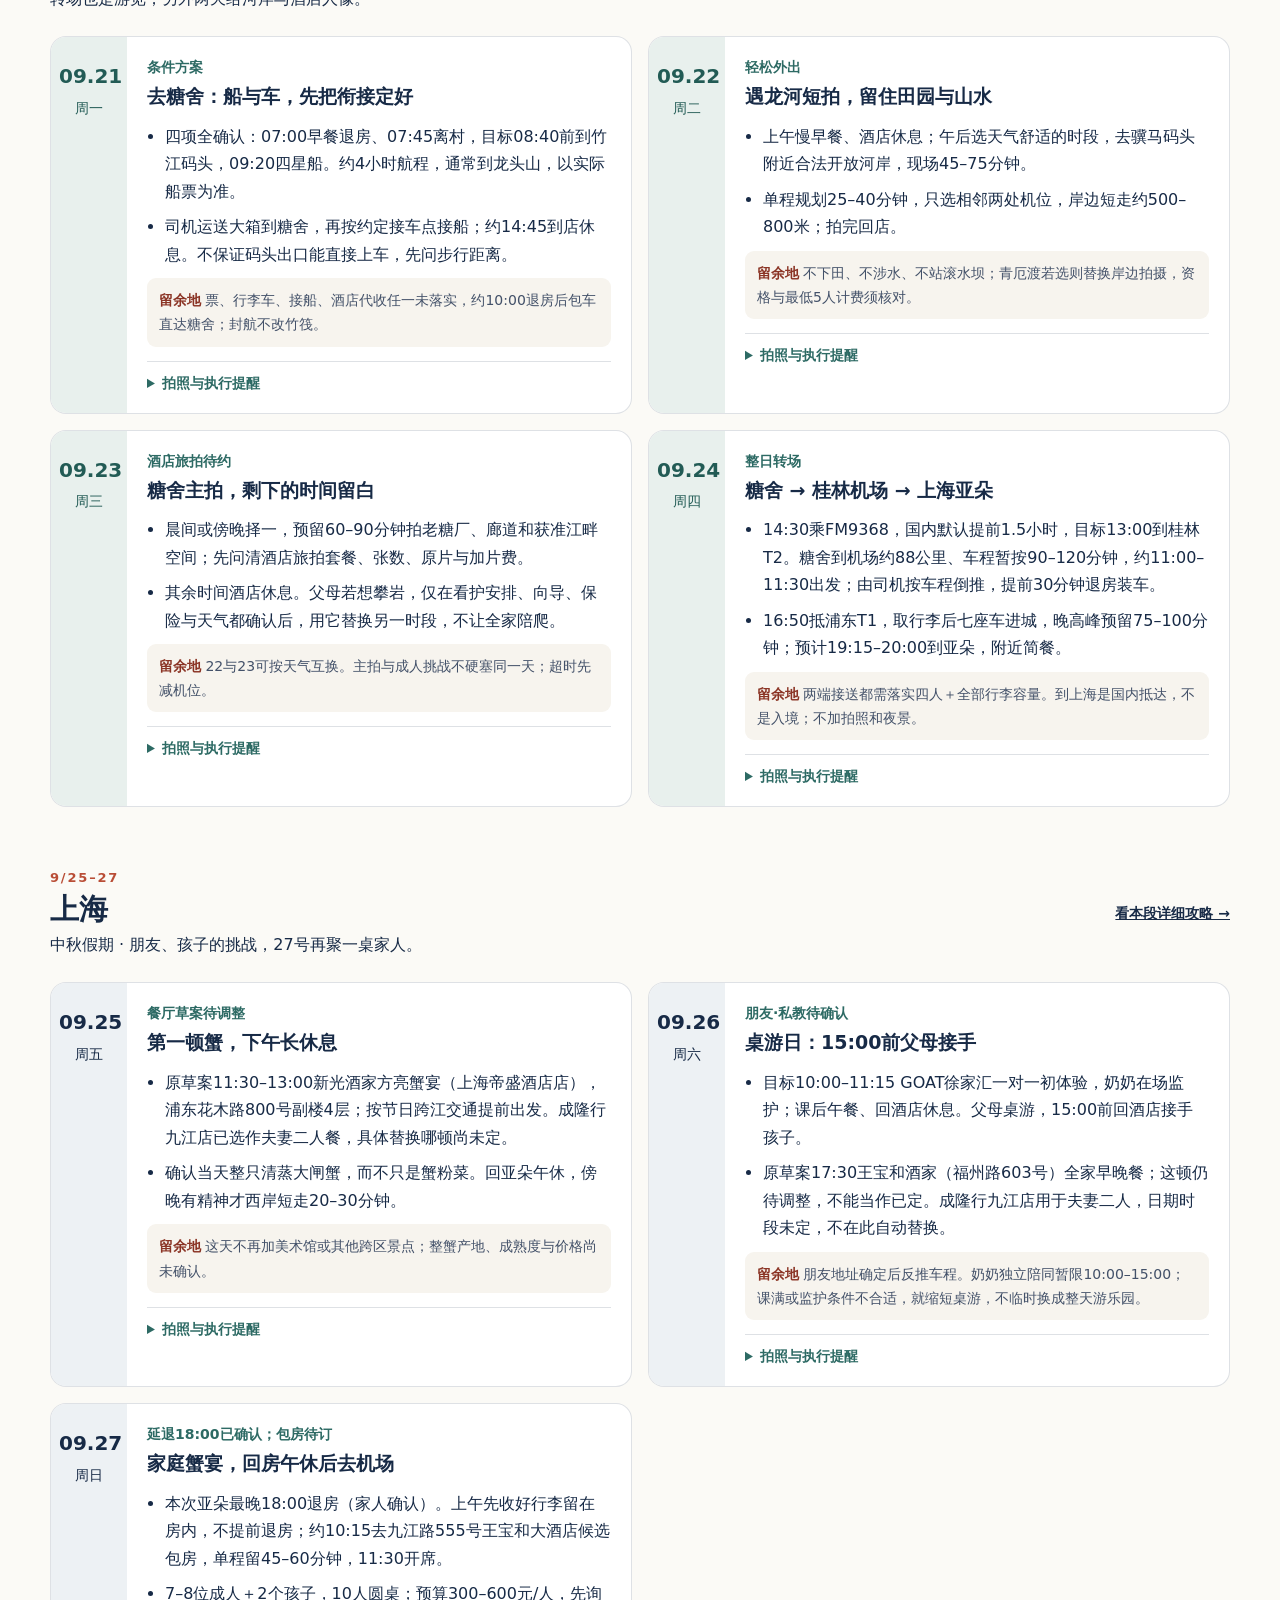
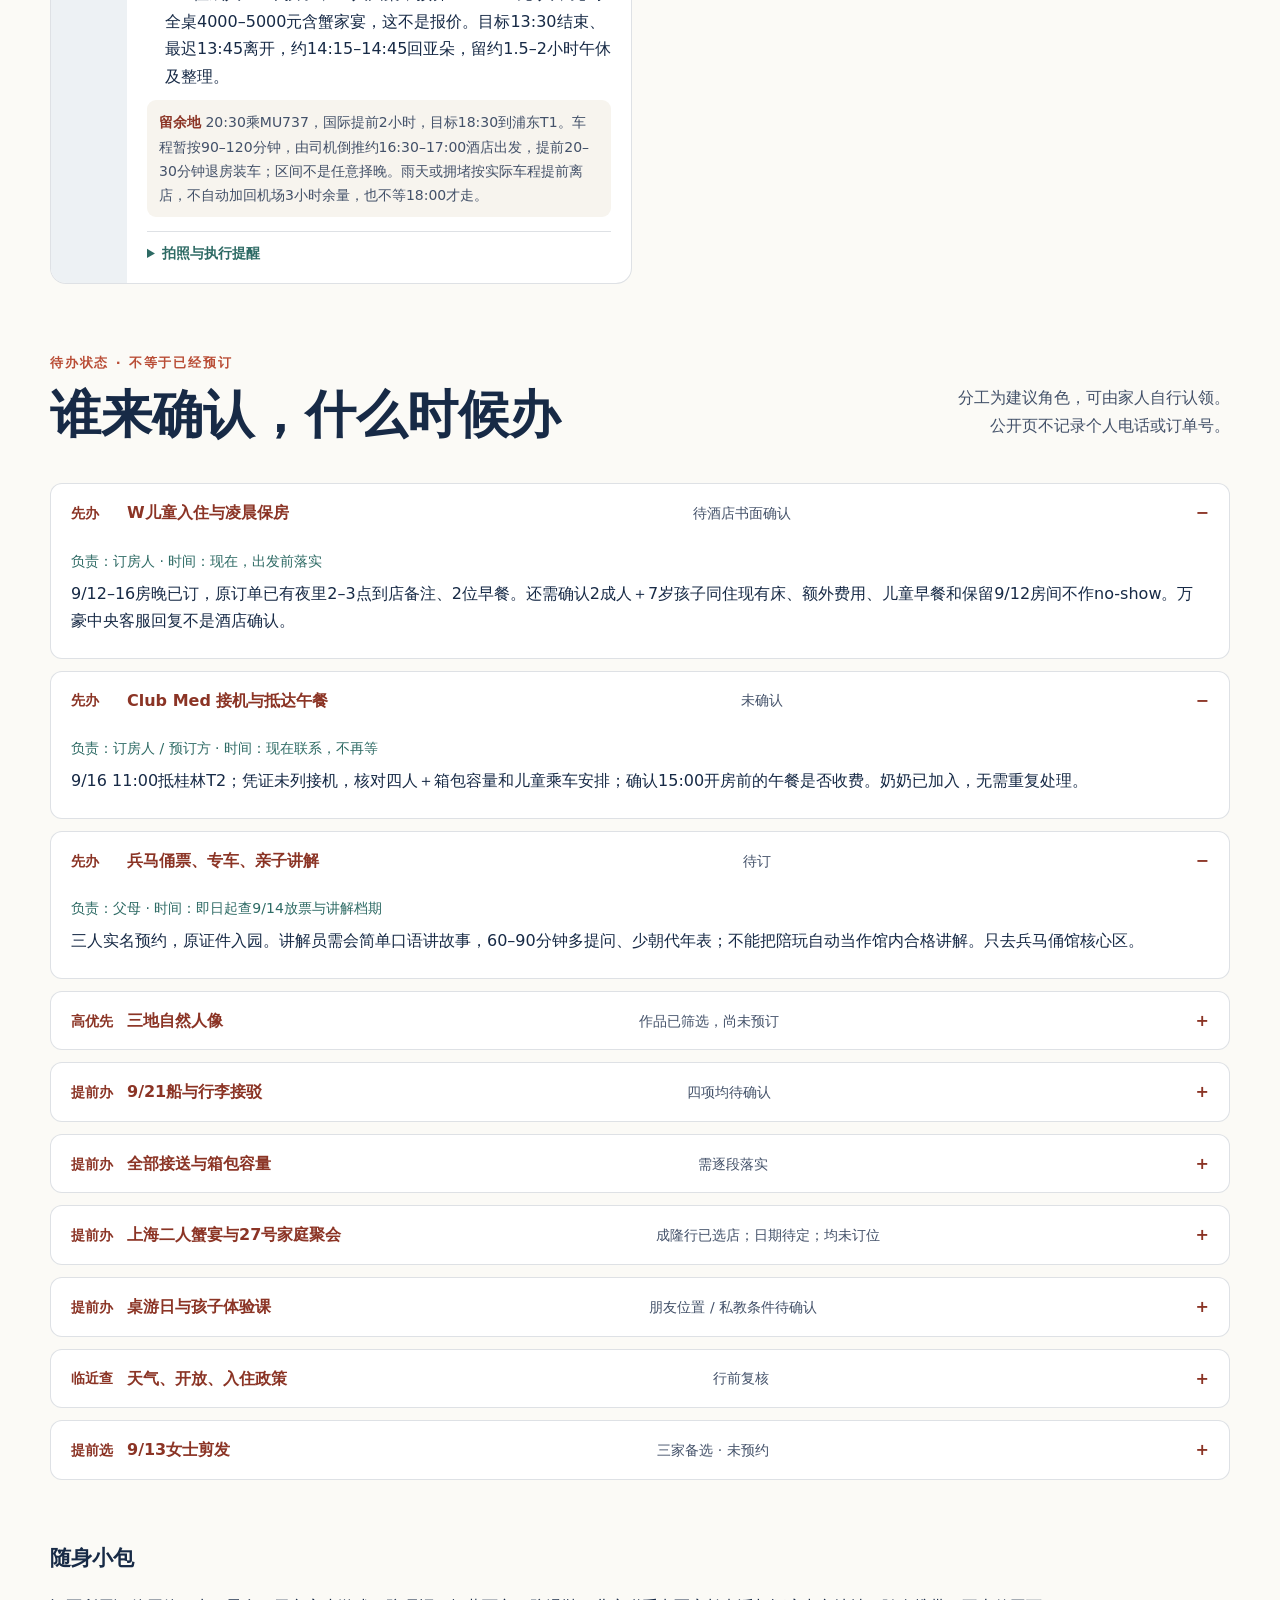
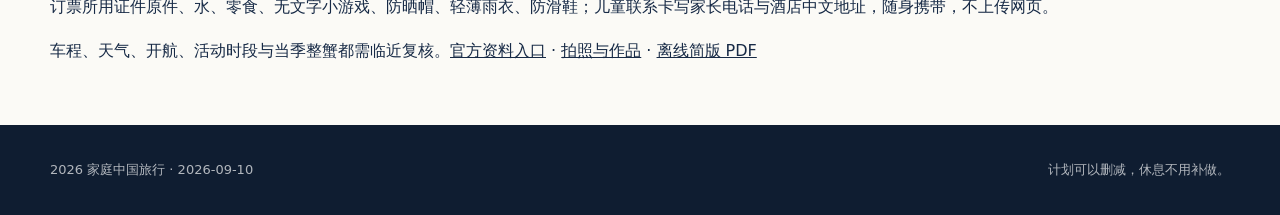
==== commit d080cebf: "Add Sep 13 Chang'an Da Pai Dang family dinner" ====
--- a/index.html
+++ b/index.html
@@ -16,7 +16,7 @@
 </div></header>
 <main id="main">
   <section class="trip-intro page-shell" id="top">
-    <div><p class="eyebrow ink">2026.09.12—09.28 · 更新 2026-09-07</p>
+    <div><p class="eyebrow ink">2026.09.12—09.28 · 更新 2026-09-10</p>
       <h1>每天一个重点，<br>把好时光留给家人。</h1>
       <p>墨尔本 → 西安 → 桂林 → 阳朔 → 上海<br>西安一家三口；9月16日起与奶奶四人同行。</p>
       <div class="home-links"><a class="button button-primary" href="photos.html">拍照机位 · 六位摄影师作品</a><a href="guide.html#xian-hair">西安女士剪发 · 三选一</a><a href="guide.html">详细攻略</a><a href="output/pdf/family-trip-2026.pdf" download>下载离线简版 PDF</a></div>
@@ -35,7 +35,7 @@
     <p>7岁男孩：能听说中文，少阅读、历史零基础；奶奶62岁，不参加西安游玩。证件、订单、私人联系方式和朋友地址不放公开网页。</p>
   </div></details></section>
   <div class="page-shell daily-introduction"><p>下面按日期走；累了先删可选项。机场提前量：国内1–1.5小时，国际2小时，车程另算。</p><p>拍照是正式安排：自然、耐看、现代便服，不做古装妆造。</p></div>
-  <section class="page-shell daily-city" id="xian"><div class="section-heading"><div><p class="eyebrow ink">9/13–15</p><h2>西安</h2><p>一家三口 · 先恢复，再看兵马俑；主拍W和曲江池。</p></div><a href="guide.html#xian">看本段详细攻略 →</a></div><div class="daily-grid"><article class="daily-card" id="day-09-13"><div class="daily-date"><strong>09.13</strong><span>周日</span></div><div class="daily-body"><p class="daily-tag">恢复日 · 剪发暂排未约</p><h3>睡醒再剪发，晚上随精神</h3><ul><li>01:10抵达T5，预计约03:00到W，视入境与路况；已订9/12房晚，但仍要酒店书面确认保房。</li><li>自然醒、酒店午餐；14:00–15:30暂留女士洗剪吹，爸爸陪孩子在W休息。优先问旁边的拉波拉，另有MT创意谷和时尚殿堂大悦城两家备选；具体店、价格、发型师和时段未定。</li><li>剪后回W休息。精神好才在17:45左右出门：大雁塔红墙自拍＋附近灯景，合计60–75分钟。</li></ul><p class="daily-limit"><strong>留余地</strong> 没睡够就推迟剪发；90分钟是计划预留，不是店方承诺，较远两家往返另留40–60分钟。困或下雨取消夜游，最迟20:30回W。</p><details class="daily-photo"><summary>拍照与执行提醒</summary><p>先剪发，再拍9/15的W与曲江池。今日红墙只顺路自拍，不约收费摄影师赶场；三家作品与导航见详细攻略的女士剪发栏。</p></details></div></article><article class="daily-card" id="day-09-14"><div class="daily-date"><strong>09.14</strong><span>周一</span></div><div class="daily-body"><p class="daily-tag">票·车·讲解待订</p><h3>兵马俑：孩子听得懂的泥土军队</h3><ul><li>07:15早餐，08:15专车出发，目标09:30到北门、10:00预约入场。</li><li>一号坑→三号坑→二号坑，馆内90–120分钟；简单午餐，约14:00回W。讲解用简单口语、提问和找不同，核心60–90分钟。</li></ul><p class="daily-limit"><strong>留余地</strong> 不去丽山园、铜车马馆、华清宫和购物点；孩子没兴趣可提前结束。</p><details class="daily-photo"><summary>拍照与执行提醒</summary><p>下午只休息，不再另约一场主拍。</p></details></div></article><article class="daily-card" id="day-09-15"><div class="daily-date"><strong>09.15</strong><span>周二</span></div><div class="daily-body"><p class="daily-tag">摄影师待选</p><h3>W＋曲江池，把上午留给她</h3><ul><li>目标09:00–10:30主拍：W获准空间40–50分钟＋曲江池近入口20–30分钟，中间休息。爸爸陪娃，穿插一张全家照。</li><li>酒店午餐，13:00后休息、收拾行李；17:30四人晚餐，早睡。奶奶自行抵达的安排不纳入本计划。</li></ul><p class="daily-limit"><strong>留余地</strong> 城墙仅作替换项，不与主拍叠加。雨天只拍W获准室内空间。</p><details class="daily-photo"><summary>拍照与执行提醒</summary><p>现代便服、自然抓拍；先看三位摄影师作品，再确认档期和酒店准入。</p></details></div></article></div></section>
+  <section class="page-shell daily-city" id="xian"><div class="section-heading"><div><p class="eyebrow ink">9/13–15</p><h2>西安</h2><p>一家三口 · 先恢复，再看兵马俑；主拍W和曲江池。</p></div><a href="guide.html#xian">看本段详细攻略 →</a></div><div class="daily-grid"><article class="daily-card" id="day-09-13"><div class="daily-date"><strong>09.13</strong><span>周日</span></div><div class="daily-body"><p class="daily-tag">恢复日 · 餐厅已选未订位；剪发未约</p><h3>睡醒再剪发，长安大牌档早晚餐</h3><ul><li>01:10抵达T5，预计约03:00到W，视入境与路况；已订9/12房晚，但仍要酒店书面确认保房。</li><li>自然醒、酒店午餐；14:00–15:30暂留女士洗剪吹，爸爸陪孩子在W休息。优先问旁边的拉波拉，另有MT创意谷和时尚殿堂大悦城两家备选；具体店、价格、发型师和时段未定。</li><li>剪后回W休息。精神好才约17:00出门，目标17:30–18:30在长安大牌档之西游漫记（大悦城店，商场3层）吃早晚餐；已选店，未订位。</li><li>饭后视精神在大雁塔红墙和附近灯景短逛30–45分钟，不追黄昏机位或演出。</li></ul><p class="daily-limit"><strong>留余地</strong> 没睡够就推迟剪发；90分钟是计划预留，不是店方承诺，较远两家往返另留40–60分钟。等位超过20分钟就换商场内简餐；未恢复则留W吃饭，困或下雨取消夜游，最迟20:30回W。</p><details class="daily-photo"><summary>拍照与执行提醒</summary><p>先剪发，再拍9/15的W与曲江池。今日红墙只顺路自拍，不约收费摄影师赶场；三家作品与导航见详细攻略的女士剪发栏。</p></details></div></article><article class="daily-card" id="day-09-14"><div class="daily-date"><strong>09.14</strong><span>周一</span></div><div class="daily-body"><p class="daily-tag">票·车·讲解待订</p><h3>兵马俑：孩子听得懂的泥土军队</h3><ul><li>07:15早餐，08:15专车出发，目标09:30到北门、10:00预约入场。</li><li>一号坑→三号坑→二号坑，馆内90–120分钟；简单午餐，约14:00回W。讲解用简单口语、提问和找不同，核心60–90分钟。</li></ul><p class="daily-limit"><strong>留余地</strong> 不去丽山园、铜车马馆、华清宫和购物点；孩子没兴趣可提前结束。</p><details class="daily-photo"><summary>拍照与执行提醒</summary><p>下午只休息，不再另约一场主拍。</p></details></div></article><article class="daily-card" id="day-09-15"><div class="daily-date"><strong>09.15</strong><span>周二</span></div><div class="daily-body"><p class="daily-tag">摄影师待选</p><h3>W＋曲江池，把上午留给她</h3><ul><li>目标09:00–10:30主拍：W获准空间40–50分钟＋曲江池近入口20–30分钟，中间休息。爸爸陪娃，穿插一张全家照。</li><li>酒店午餐，13:00后休息、收拾行李；17:30四人晚餐，早睡。奶奶自行抵达的安排不纳入本计划。</li></ul><p class="daily-limit"><strong>留余地</strong> 城墙仅作替换项，不与主拍叠加。雨天只拍W获准室内空间。</p><details class="daily-photo"><summary>拍照与执行提醒</summary><p>现代便服、自然抓拍；先看三位摄影师作品，再确认档期和酒店准入。</p></details></div></article></div></section>
 <section class="page-shell daily-city" id="guilin"><div class="section-heading"><div><p class="eyebrow ink">9/16–20</p><h2>桂林 · Club Med</h2><p>四人会合 · 17、18、20三天村内，19号出去换个风景。</p></div><a href="guide.html#guilin">看本段详细攻略 →</a></div><div class="daily-grid"><article class="daily-card" id="day-09-16"><div class="daily-date"><strong>09.16</strong><span>周三</span></div><div class="daily-body"><p class="daily-tag">接送待确认</p><h3>早班机到桂林，进村就休息</h3><ul><li>国内提前1–1.5小时，默认07:25到西安T5（08:55起飞）。W到机场暂按60–70分钟，约06:15–06:25出发；具体时刻由司机倒推，提前10分钟到店装车。11:00抵桂林T2。</li><li>取行李后接机去Club Med，车程约60分钟；房间15:00开放，提前午餐是否收费需确认。</li></ul><p class="daily-limit"><strong>留余地</strong> 不排村外活动；先熟悉吃饭、接驳车和接回孩子的流程。</p><details class="daily-photo"><summary>拍照与执行提醒</summary><p>今天不安排正式拍摄。</p></details></div></article><article class="daily-card" id="day-09-17"><div class="daily-date"><strong>09.17</strong><span>周四</span></div><div class="daily-body"><p class="daily-tag">村内日 1</p><h3>熟悉度假村，轻松拍一组山水</h3><ul><li>上午短走雕塑园或参加一项适龄活动；Mini Club先试60–90分钟，说明孩子不读中文、需要口头示范。</li><li>13:00–15:00回房；傍晚选相邻的草坪、雕塑或湖边拍35–45分钟，不绕全园。</li></ul><p class="daily-limit"><strong>留余地</strong> 主动问园内接驳；拍照时由一位明确的成人陪娃。</p><details class="daily-photo"><summary>拍照与执行提醒</summary><p>桂林主拍窗口；外请摄影师能否入村须先获准。</p></details></div></article><article class="daily-card" id="day-09-18"><div class="daily-date"><strong>09.18</strong><span>周五</span></div><div class="daily-body"><p class="daily-tag">村内日 2</p><h3>分头玩一次，各取所需</h3><ul><li>孩子适应后再延长Mini Club；奶奶参加轻松活动或自由休息。父母想挑战，就挑一个获准开放的成人运动。</li><li>午休照常；下午泳池、手作或家庭活动，按当周活动表预约。</li></ul><p class="daily-limit"><strong>留余地</strong> 雷雨取消户外高空、水上项目；不把照看孩子默认交给奶奶。</p><details class="daily-photo"><summary>拍照与执行提醒</summary><p>17号天气不好时，今天补20–30分钟，不再另跑景点。</p></details></div></article><article class="daily-card" id="day-09-19"><div class="daily-date"><strong>09.19</strong><span>周六</span></div><div class="daily-body"><p class="daily-tag">车·入园待落实</p><h3>一个地标就够：象鼻山半日</h3><ul><li>12:00午餐后休息60–90分钟；约14:00专车离村，单程按60–75分钟预留。抵达后先坐下补水约30分钟。</li><li>15:45左右在象鼻山开放地面机位拍45–60分钟；17:00返程，目标18:00–18:30回村吃晚饭。</li></ul><p class="daily-limit"><strong>留余地</strong> 门到门约4–5小时。不登山、不涉水、不加双塔夜景；芦笛岩只能替换，不能叠加。</p><details class="daily-photo"><summary>拍照与执行提醒</summary><p>先她的人像、再全家照；下雨可与20号互换，或留村补拍。</p></details></div></article><article class="daily-card" id="day-09-20"><div class="daily-date"><strong>09.20</strong><span>周日</span></div><div class="daily-body"><p class="daily-tag">村内日 3</p><h3>回村慢下来，留出转场准备</h3><ul><li>选一项最喜欢的活动再玩一次；13:00–15:00午休，傍晚短拍或泳池。</li><li>确认21号的船票、运箱车、下船接车和糖舍代收；逐件点数，贵重物与证件随身。</li></ul><p class="daily-limit"><strong>留余地</strong> 四项没齐就走直达车方案；不临时加远途景点。</p><details class="daily-photo"><summary>拍照与执行提醒</summary><p>Club Med最后一个天气补拍窗口。</p></details></div></article></div></section>
 <section class="page-shell daily-city" id="yangshuo"><div class="section-heading"><div><p class="eyebrow ink">9/21–24</p><h2>阳朔 · 糖舍</h2><p>转场也是游览；另外两天给河岸与酒店人像。</p></div><a href="guide.html#yangshuo">看本段详细攻略 →</a></div><div class="daily-grid"><article class="daily-card" id="day-09-21"><div class="daily-date"><strong>09.21</strong><span>周一</span></div><div class="daily-body"><p class="daily-tag">条件方案</p><h3>去糖舍：船与车，先把衔接定好</h3><ul><li>四项全确认：07:00早餐退房、07:45离村，目标08:40前到竹江码头，09:20四星船。约4小时航程，通常到龙头山，以实际船票为准。</li><li>司机运送大箱到糖舍，再按约定接车点接船；约14:45到店休息。不保证码头出口能直接上车，先问步行距离。</li></ul><p class="daily-limit"><strong>留余地</strong> 票、行李车、接船、酒店代收任一未落实，约10:00退房后包车直达糖舍；封航不改竹筏。</p><details class="daily-photo"><summary>拍照与执行提醒</summary><p>船上短上甲板，下午只踩点休息，不赶西街。</p></details></div></article><article class="daily-card" id="day-09-22"><div class="daily-date"><strong>09.22</strong><span>周二</span></div><div class="daily-body"><p class="daily-tag">轻松外出</p><h3>遇龙河短拍，留住田园与山水</h3><ul><li>上午慢早餐、酒店休息；午后选天气舒适的时段，去骥马码头附近合法开放河岸，现场45–75分钟。</li><li>单程规划25–40分钟，只选相邻两处机位，岸边短走约500–800米；拍完回店。</li></ul><p class="daily-limit"><strong>留余地</strong> 不下田、不涉水、不站滚水坝；青厄渡若选则替换岸边拍摄，资格与最低5人计费须核对。</p><details class="daily-photo"><summary>拍照与执行提醒</summary><p>自然人像为主，不保证九月金黄稻田；富里桥是替换项，不加一站。</p></details></div></article><article class="daily-card" id="day-09-23"><div class="daily-date"><strong>09.23</strong><span>周三</span></div><div class="daily-body"><p class="daily-tag">酒店旅拍待约</p><h3>糖舍主拍，剩下的时间留白</h3><ul><li>晨间或傍晚择一，预留60–90分钟拍老糖厂、廊道和获准江畔空间；先问清酒店旅拍套餐、张数、原片与加片费。</li><li>其余时间酒店休息。父母若想攀岩，仅在看护安排、向导、保险与天气都确认后，用它替换另一时段，不让全家陪爬。</li></ul><p class="daily-limit"><strong>留余地</strong> 22与23可按天气互换。主拍与成人挑战不硬塞同一天；超时先减机位。</p><details class="daily-photo"><summary>拍照与执行提醒</summary><p>自然便服，不绑定古装妆造；爸爸陪娃，奶奶是否帮忙须先同意。</p></details></div></article><article class="daily-card" id="day-09-24"><div class="daily-date"><strong>09.24</strong><span>周四</span></div><div class="daily-body"><p class="daily-tag">整日转场</p><h3>糖舍 → 桂林机场 → 上海亚朵</h3><ul><li>14:30乘FM9368，国内默认提前1.5小时，目标13:00到桂林T2。糖舍到机场约88公里、车程暂按90–120分钟，约11:00–11:30出发；由司机按车程倒推，提前30分钟退房装车。</li><li>16:50抵浦东T1，取行李后七座车进城，晚高峰预留75–100分钟；预计19:15–20:00到亚朵，附近简餐。</li></ul><p class="daily-limit"><strong>留余地</strong> 两端接送都需落实四人＋全部行李容量。到上海是国内抵达，不是入境；不加拍照和夜景。</p><details class="daily-photo"><summary>拍照与执行提醒</summary><p>上午不再安排远处拍摄。</p></details></div></article></div></section>
 <section class="page-shell daily-city" id="shanghai"><div class="section-heading"><div><p class="eyebrow ink">9/25–27</p><h2>上海</h2><p>中秋假期 · 朋友、孩子的挑战，27号再聚一桌家人。</p></div><a href="guide.html#shanghai">看本段详细攻略 →</a></div><div class="daily-grid"><article class="daily-card" id="day-09-25"><div class="daily-date"><strong>09.25</strong><span>周五</span></div><div class="daily-body"><p class="daily-tag">餐厅草案待调整</p><h3>第一顿蟹，下午长休息</h3><ul><li>原草案11:30–13:00新光酒家方亮蟹宴（上海帝盛酒店店），浦东花木路800号副楼4层；按节日跨江交通提前出发。成隆行九江店已选作夫妻二人餐，具体替换哪顿尚未定。</li><li>确认当天整只清蒸大闸蟹，而不只是蟹粉菜。回亚朵午休，傍晚有精神才西岸短走20–30分钟。</li></ul><p class="daily-limit"><strong>留余地</strong> 这天不再加美术馆或其他跨区景点；整蟹产地、成熟度与价格尚未确认。</p><details class="daily-photo"><summary>拍照与执行提醒</summary><p>上海不另加旅拍任务。二人餐日期确定后另落实孩子照看，不自动延长奶奶看护。</p></details></div></article><article class="daily-card" id="day-09-26"><div class="daily-date"><strong>09.26</strong><span>周六</span></div><div class="daily-body"><p class="daily-tag">朋友·私教待确认</p><h3>桌游日：15:00前父母接手</h3><ul><li>目标10:00–11:15 GOAT徐家汇一对一初体验，奶奶在场监护；课后午餐、回酒店休息。父母桌游，15:00前回酒店接手孩子。</li><li>原草案17:30王宝和酒家（福州路603号）全家早晚餐；这顿仍待调整，不能当作已定。成隆行九江店用于夫妻二人，日期时段未定，不在此自动替换。</li></ul><p class="daily-limit"><strong>留余地</strong> 朋友地址确定后反推车程。奶奶独立陪同暂限10:00–15:00；课满或监护条件不合适，就缩短桌游，不临时换成整天游乐园。</p><details class="daily-photo"><summary>拍照与执行提醒</summary><p>GOAT满7岁、全程教练、陪同座位、装备和保险全部确认才执行。</p></details></div></article><article class="daily-card" id="day-09-27"><div class="daily-date"><strong>09.27</strong><span>周日</span></div><div class="daily-body"><p class="daily-tag">延退18:00已确认；包房待订</p><h3>家庭蟹宴，回房午休后去机场</h3><ul><li>本次亚朵最晚18:00退房（家人确认）。上午先收好行李留在房内，不提前退房；约10:15去九江路555号王宝和大酒店候选包房，单程留45–60分钟，11:30开席。</li><li>7–8位成人＋2个孩子，10人圆桌；预算300–600元/人，先询全桌4000–5000元含蟹家宴，这不是报价。目标13:30结束、最迟13:45离开，约14:15–14:45回亚朵，留约1.5–2小时午休及整理。</li></ul><p class="daily-limit"><strong>留余地</strong> 20:30乘MU737，国际提前2小时，目标18:30到浦东T1。车程暂按90–120分钟，由司机倒推约16:30–17:00酒店出发，提前20–30分钟退房装车；区间不是任意择晚。雨天或拥堵按实际车程提前离店，不自动加回机场3小时余量，也不等18:00才走。</p><details class="daily-photo"><summary>拍照与执行提醒</summary><p>成隆行九江店是另一次夫妻二人餐，不是27号多人宴。27号包房、费用和整蟹供应待确认；021-53965000转餐饮预订。接送含餐后回亚朵取行李，证件和贵重物随身。</p></details></div></article></div></section>
@@ -51,5 +51,5 @@
 <details class="task-row" id="todo-10"><summary><span class="task-priority">提前选</span><span>9/13女士剪发</span><span class="task-state">三家备选 · 未预约</span></summary><div class="task-body"><p class="task-meta">负责：她选作品 / 家人确认预约 · 时间：出发前问9/13 14:00档期，当天按睡眠调整</p><p>拉波拉（万众国际A座，距W约0.3公里）优先；MT曲江创意谷4.1公里、时尚殿堂大悦城5.7公里备选，均为9/7高德推荐驾车路线。问清非会员洗剪吹总价、指定发型师、是否只剪不烫染、用时和改期规则；不买卡不预付套餐。爸爸陪娃在W休息，剪后不加逛街任务。</p></div></details></div></section>
   <section class="page-shell home-footnotes"><h2>随身小包</h2><p>订票所用证件原件、水、零食、无文字小游戏、防晒帽、轻薄雨衣、防滑鞋；儿童联系卡写家长电话与酒店中文地址，随身携带，不上传网页。</p><p>车程、天气、开航、活动时段与当季整蟹都需临近复核。<a href="guide.html#sources-title">官方资料入口</a> · <a href="photos.html">拍照与作品</a> · <a href="output/pdf/family-trip-2026.pdf">离线简版 PDF</a></p></section>
 </main>
-<footer><div class="page-shell footer-inner"><p>2026 家庭中国旅行 · 2026-09-07</p><p>计划可以删减，休息不用补做。</p></div></footer>
+<footer><div class="page-shell footer-inner"><p>2026 家庭中国旅行 · 2026-09-10</p><p>计划可以删减，休息不用补做。</p></div></footer>
 </body></html>
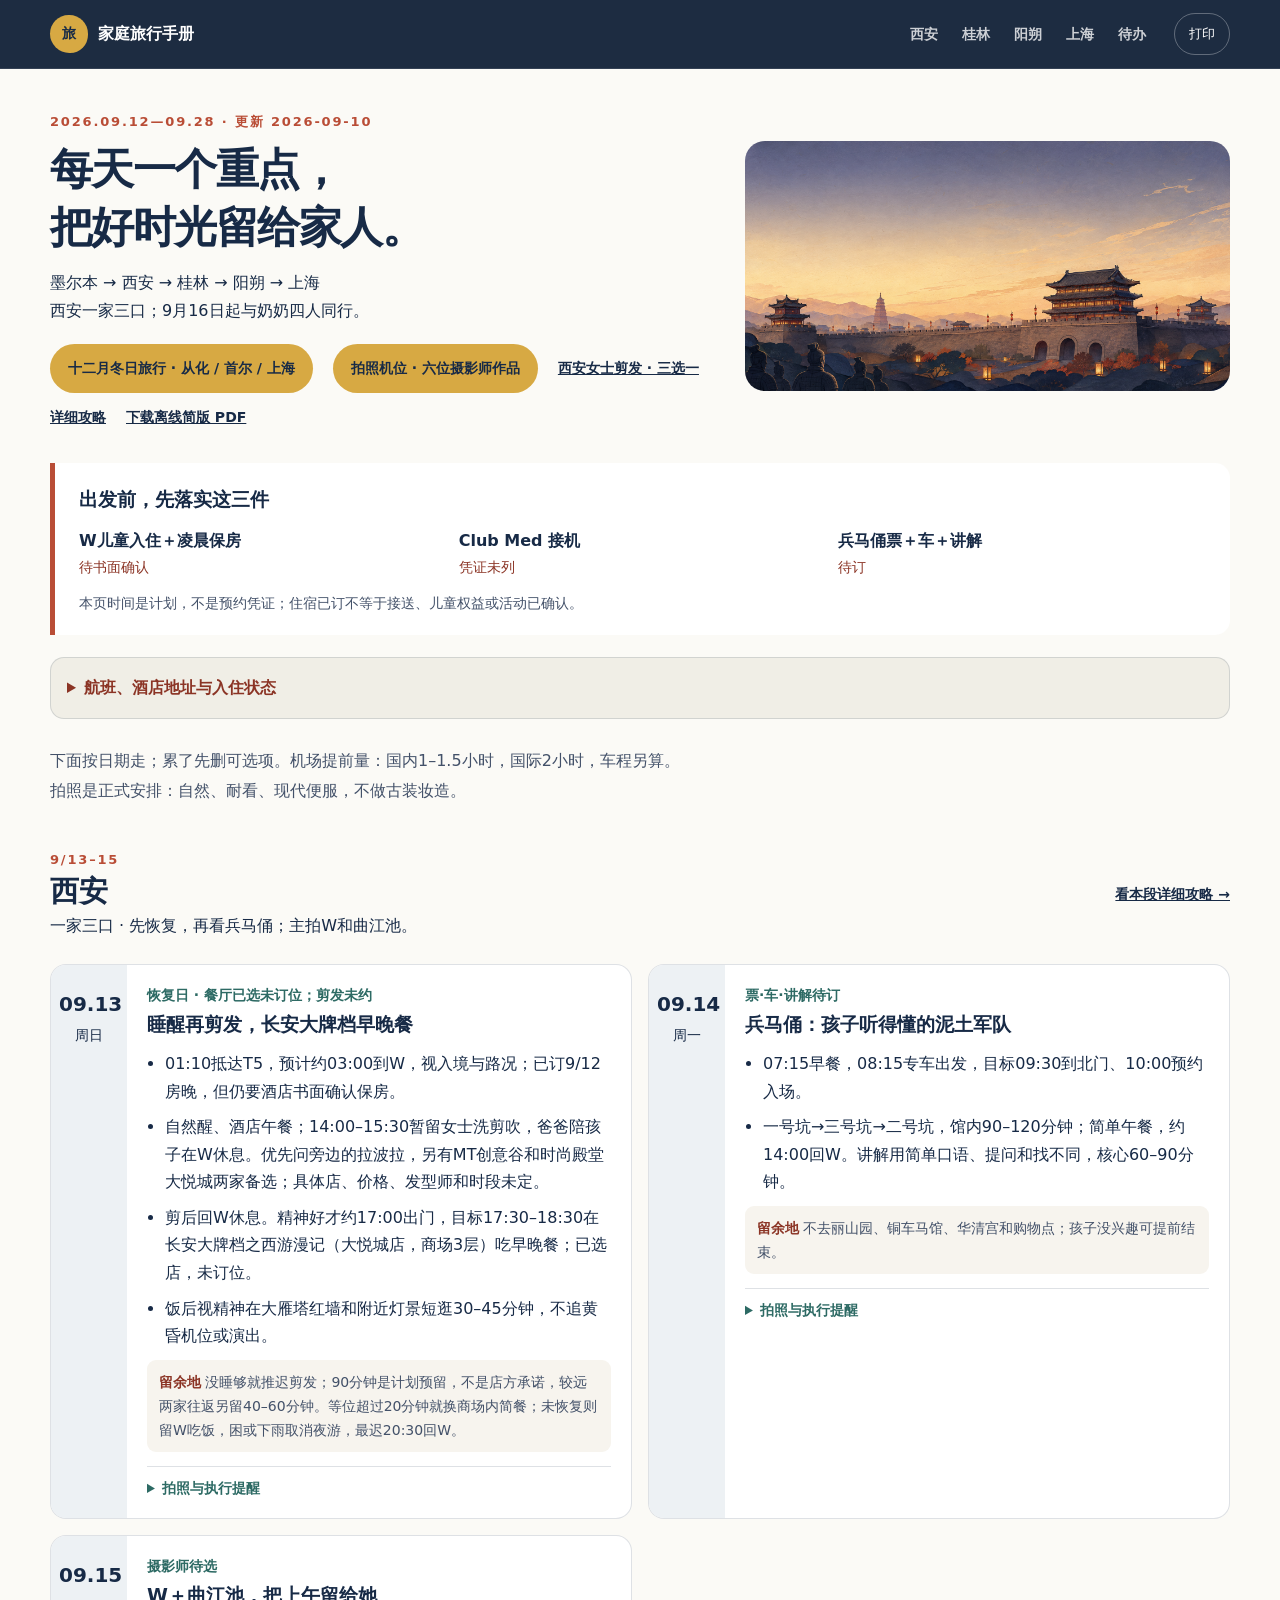
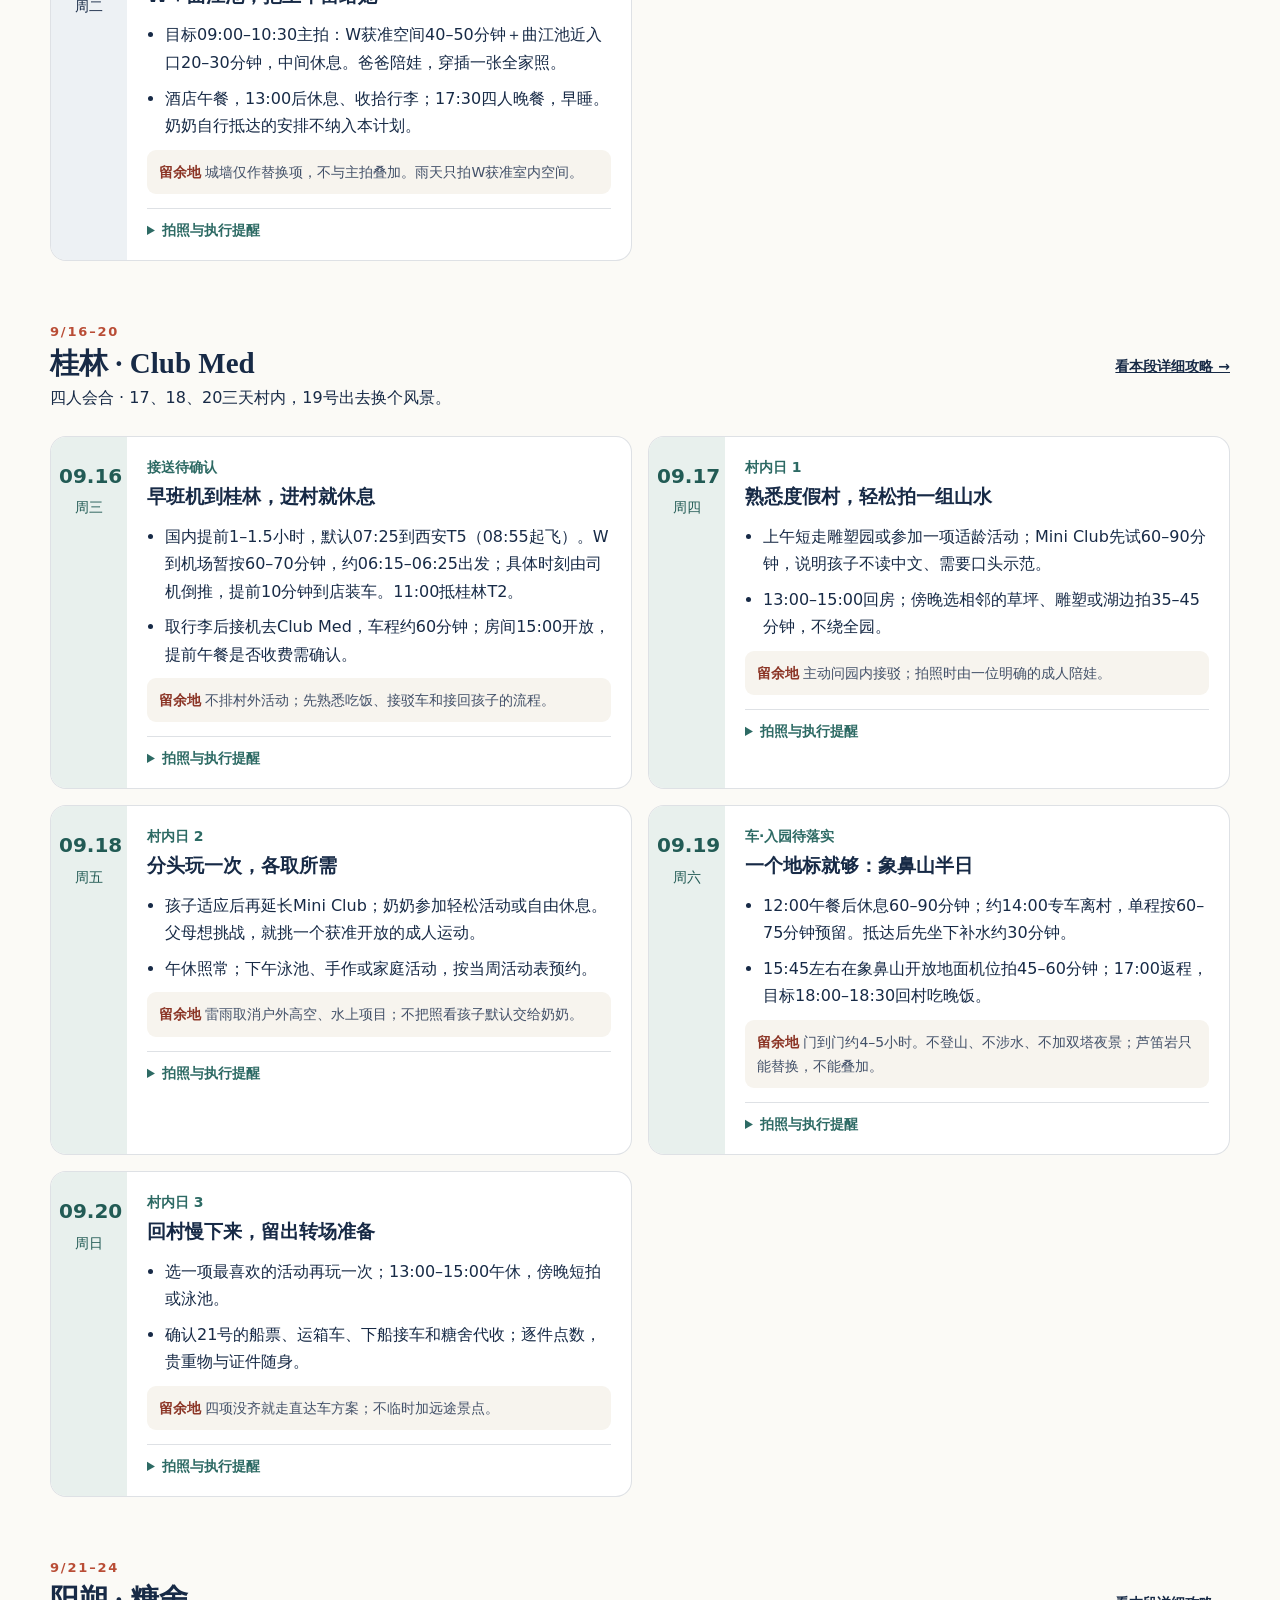
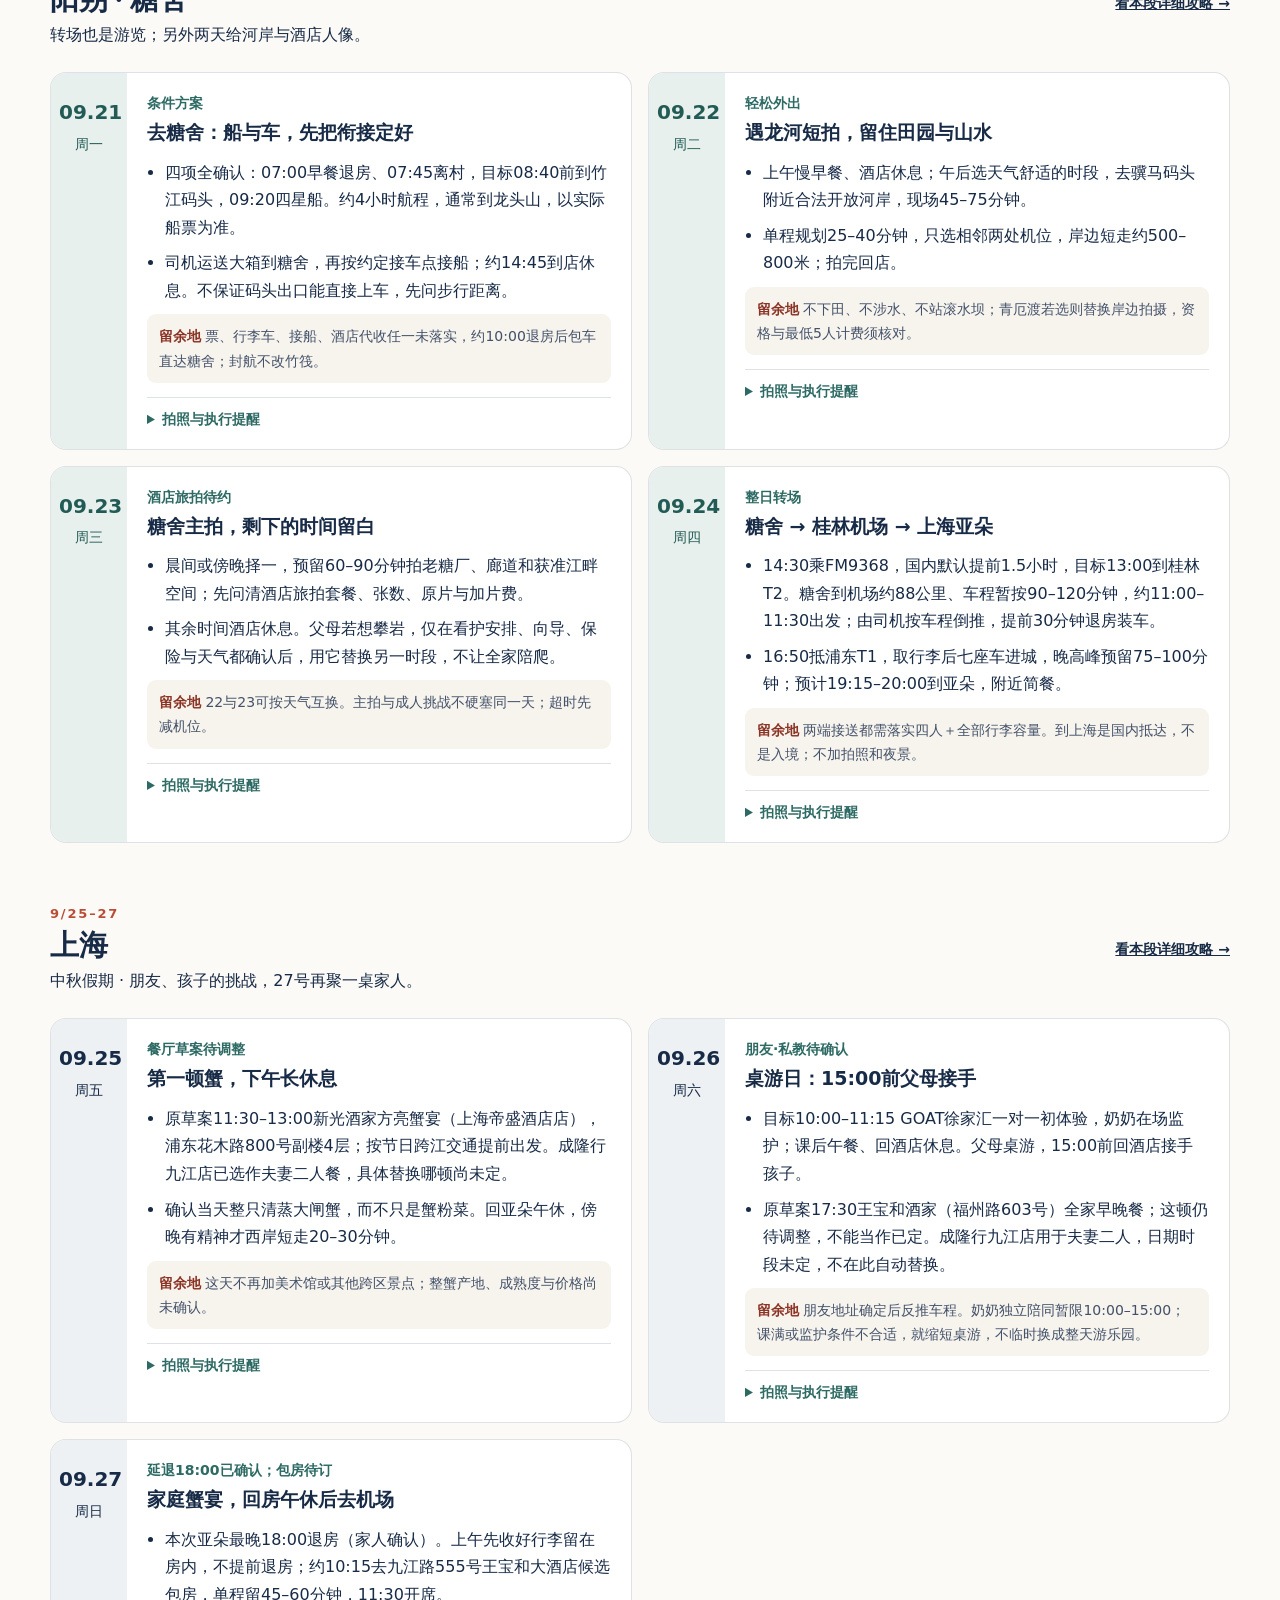
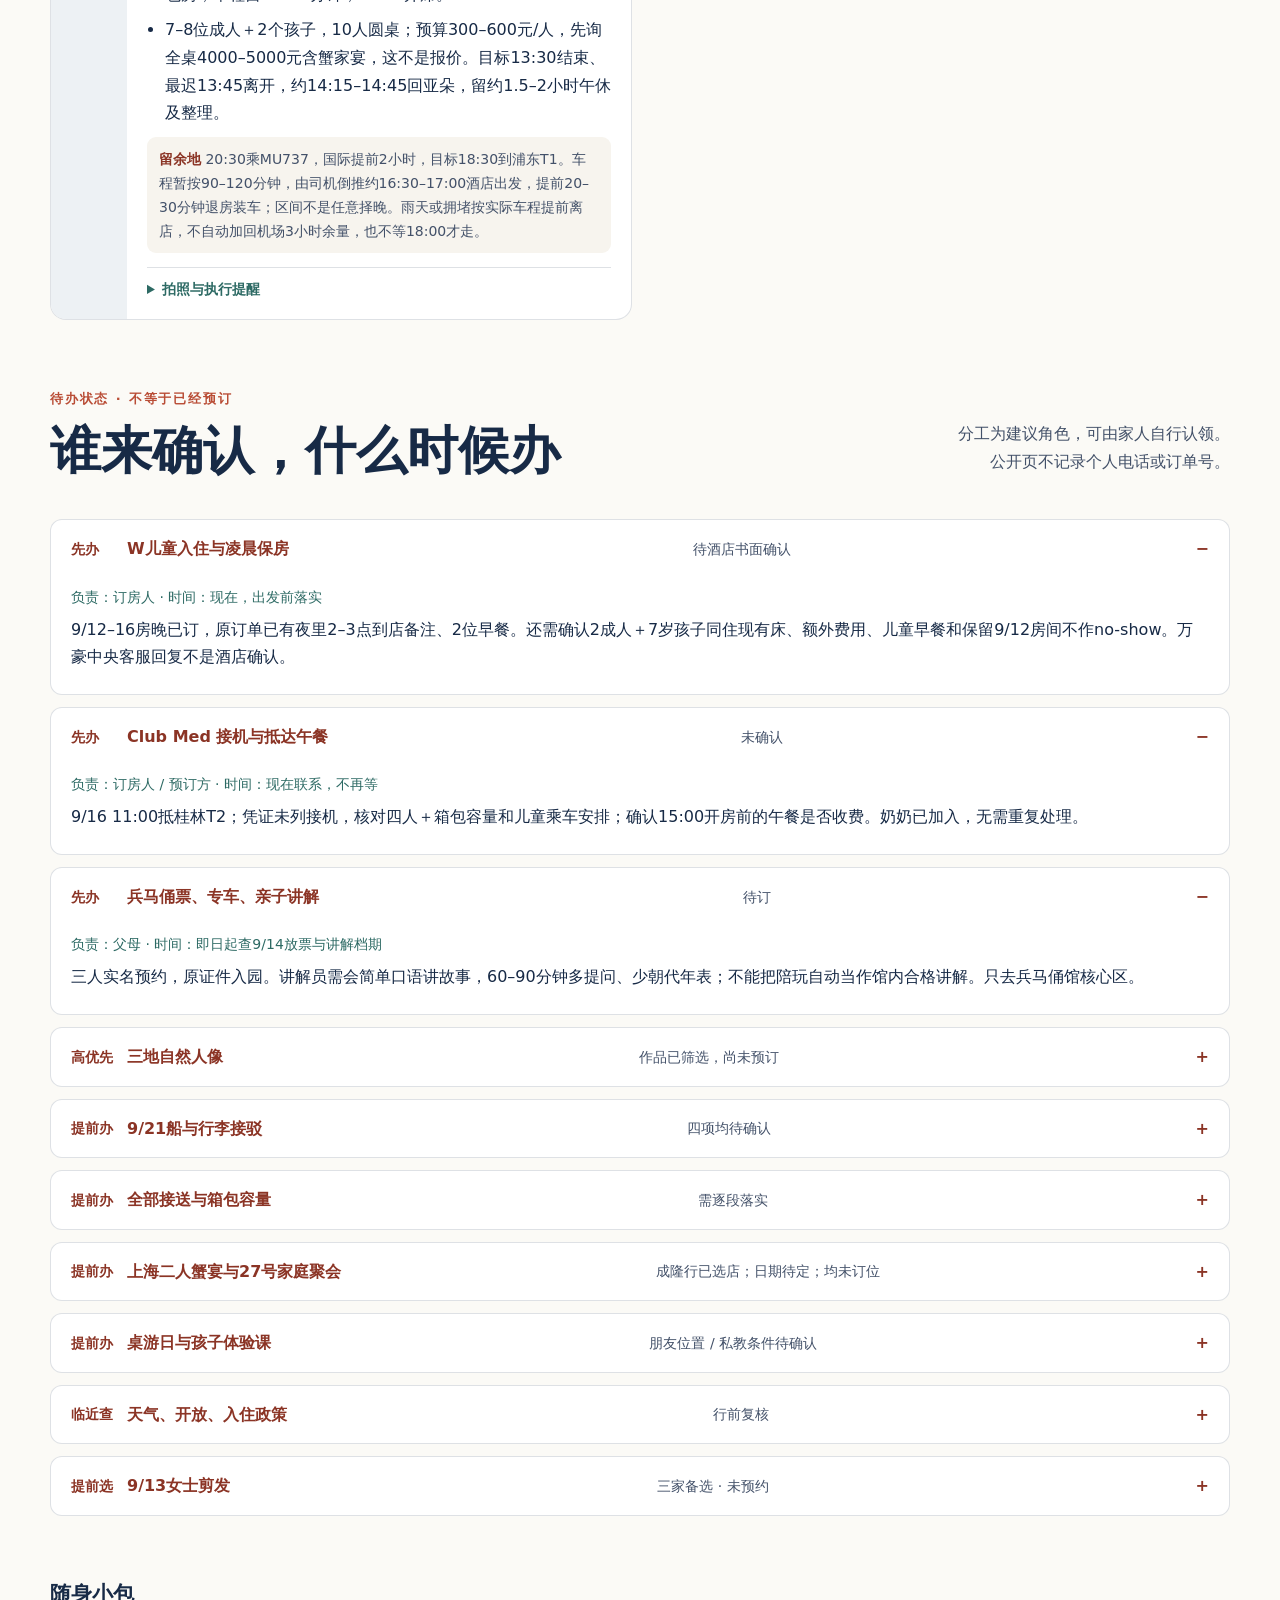
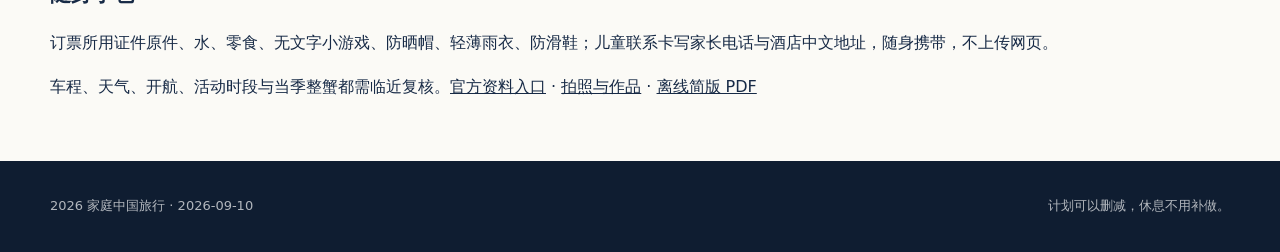
==== commit ab073589: "Add winter trip website with Seoul variants and visa checklist" ====
--- a/index.html
+++ b/index.html
@@ -19,7 +19,7 @@
     <div><p class="eyebrow ink">2026.09.12—09.28 · 更新 2026-09-10</p>
       <h1>每天一个重点，<br>把好时光留给家人。</h1>
       <p>墨尔本 → 西安 → 桂林 → 阳朔 → 上海<br>西安一家三口；9月16日起与奶奶四人同行。</p>
-      <div class="home-links"><a class="button button-primary" href="photos.html">拍照机位 · 六位摄影师作品</a><a href="guide.html#xian-hair">西安女士剪发 · 三选一</a><a href="guide.html">详细攻略</a><a href="output/pdf/family-trip-2026.pdf" download>下载离线简版 PDF</a></div>
+      <div class="home-links"><a class="button button-primary" href="winter-2026/">十二月冬日旅行 · 从化 / 首尔 / 上海</a><a class="button button-primary" href="photos.html">拍照机位 · 六位摄影师作品</a><a href="guide.html#xian-hair">西安女士剪发 · 三选一</a><a href="guide.html">详细攻略</a><a href="output/pdf/family-trip-2026.pdf" download>下载离线简版 PDF</a></div>
     </div>
     <img src="assets/xian-hero.png" width="480" height="320" alt="西安城墙、兵马俑和灯影组成的旅行插画">
   </section>
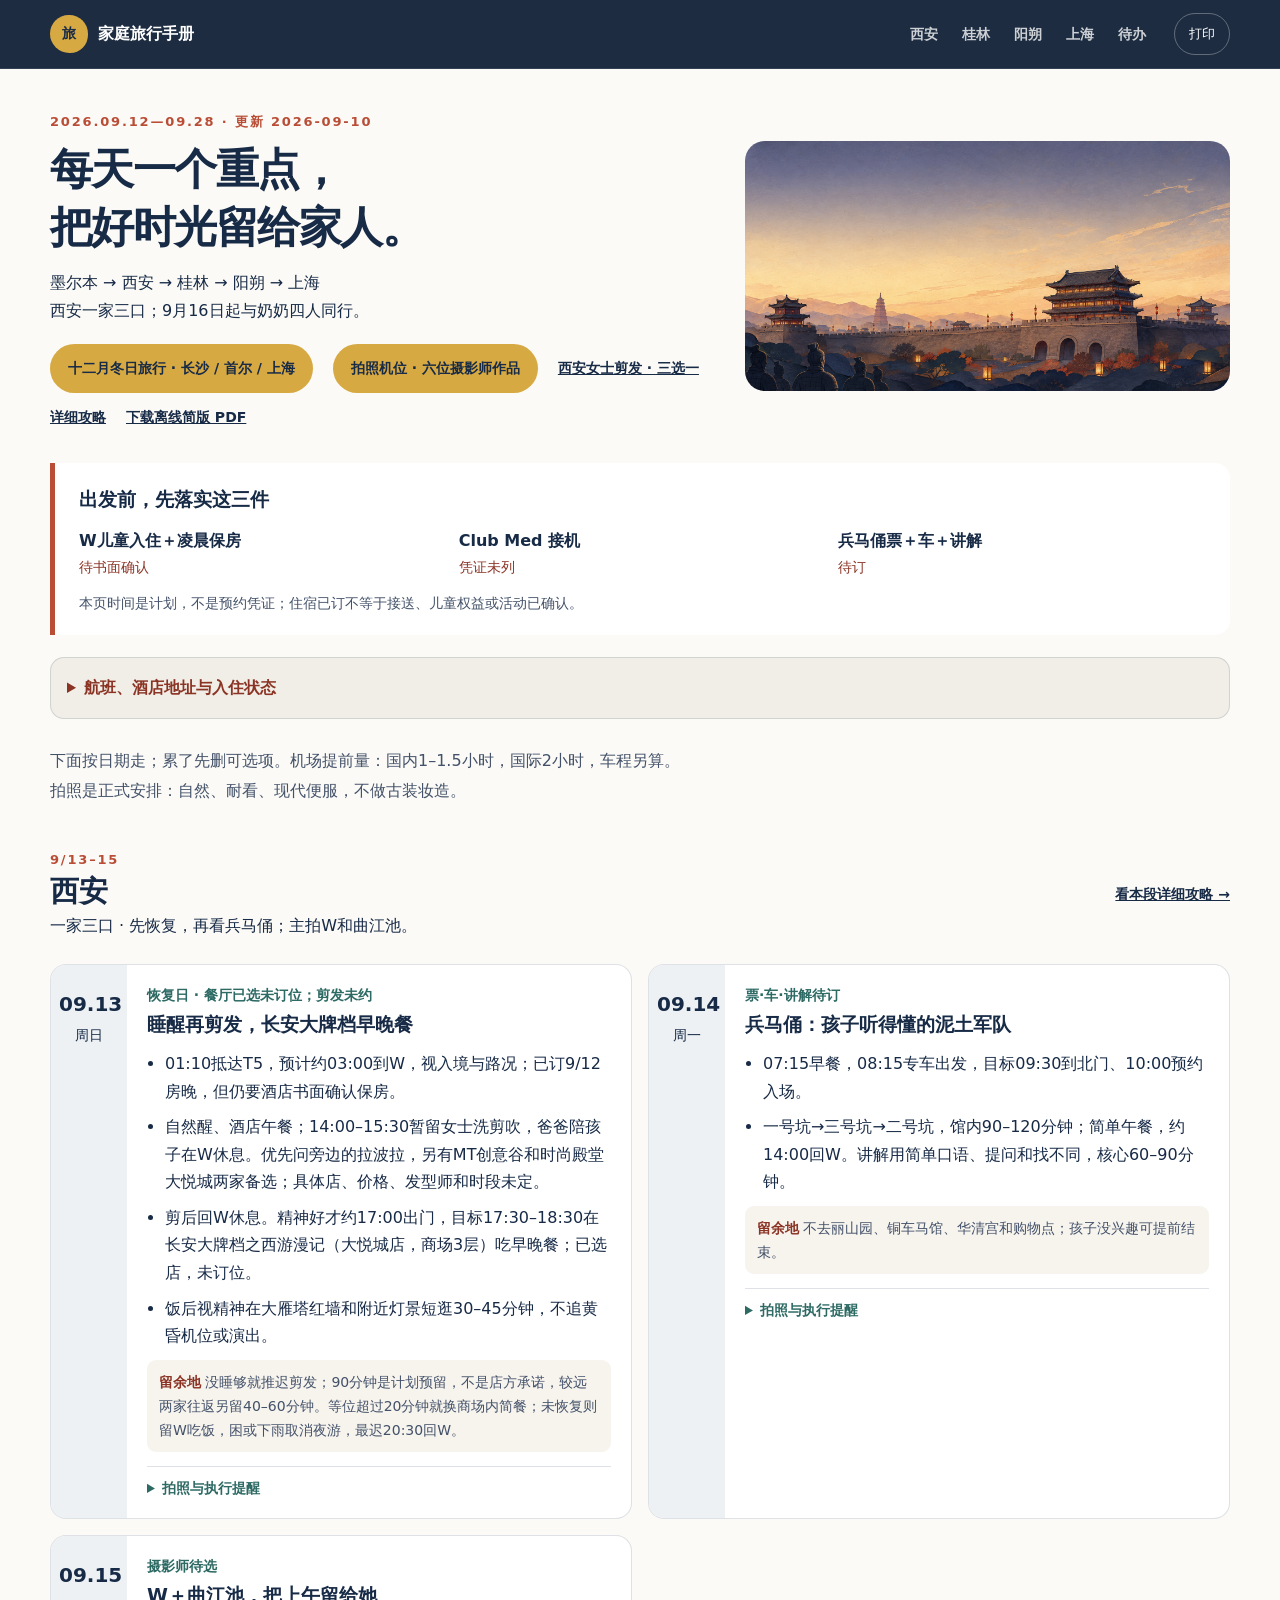
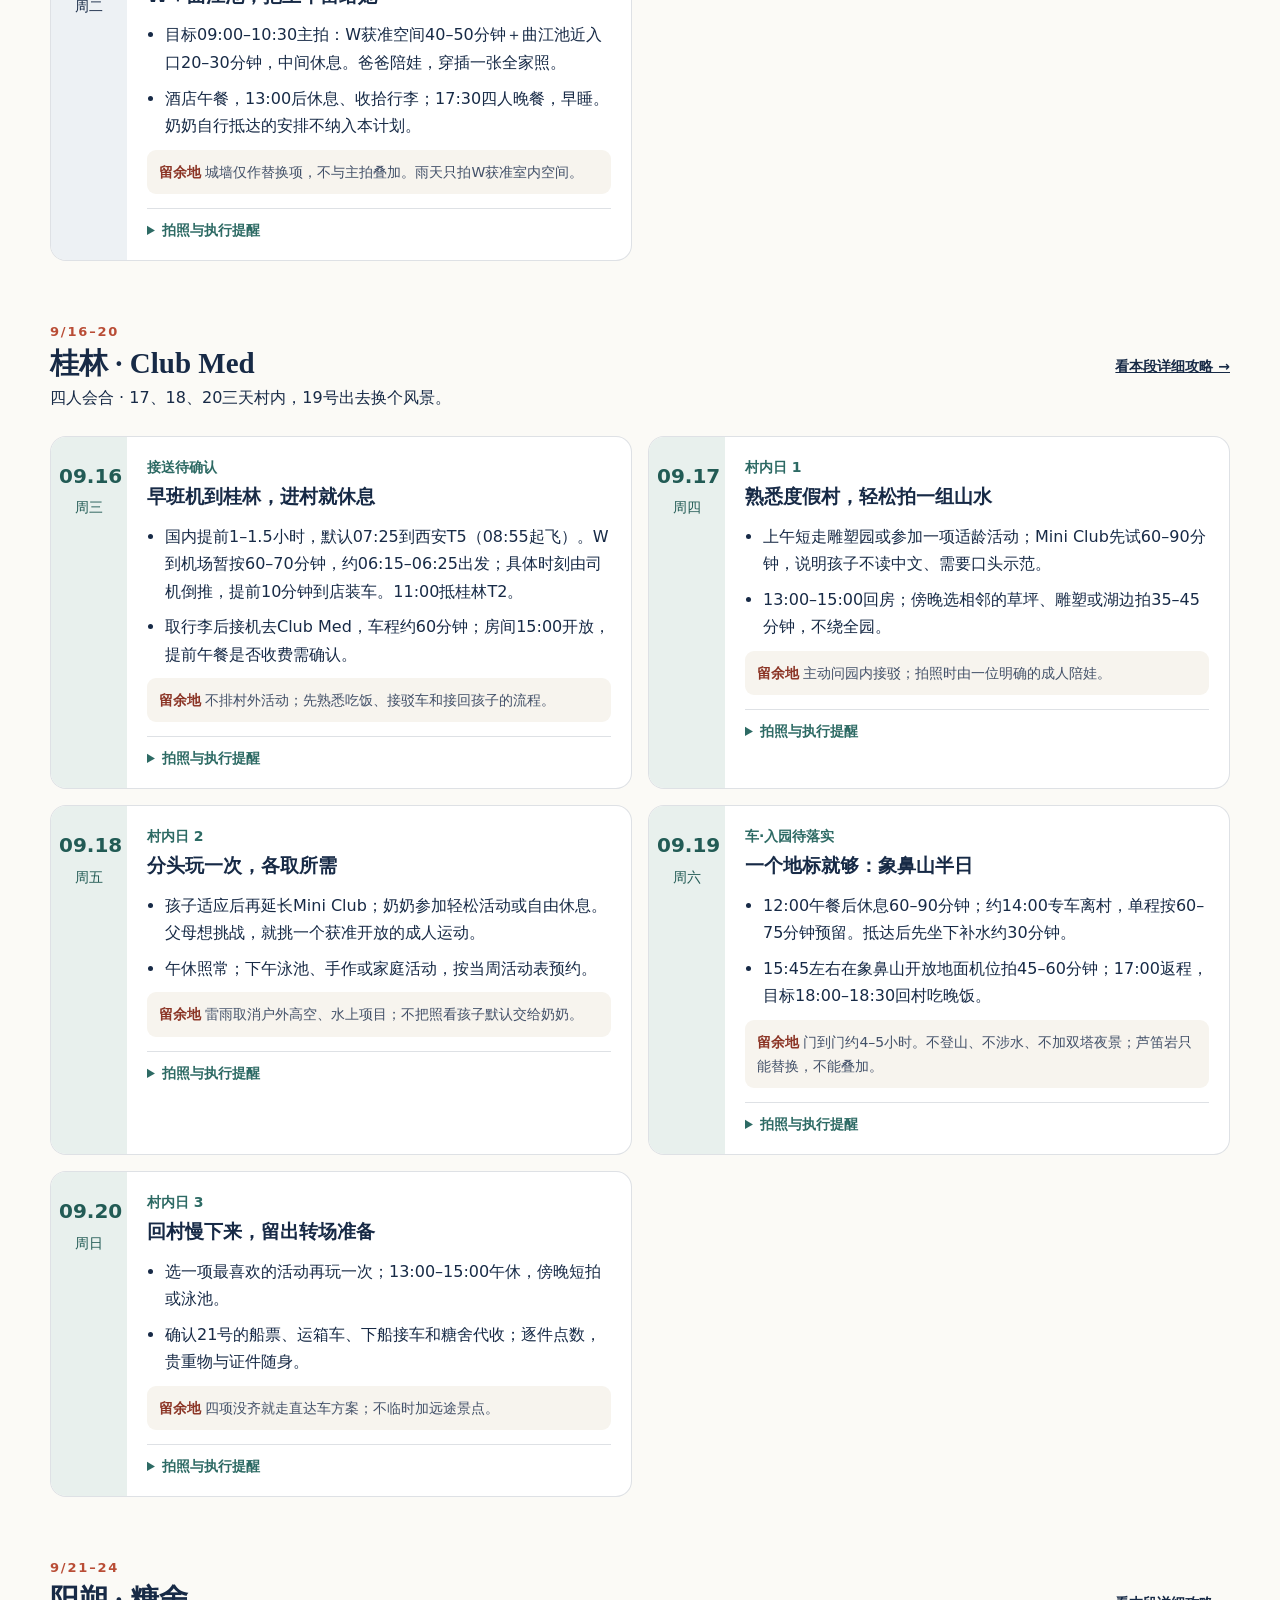
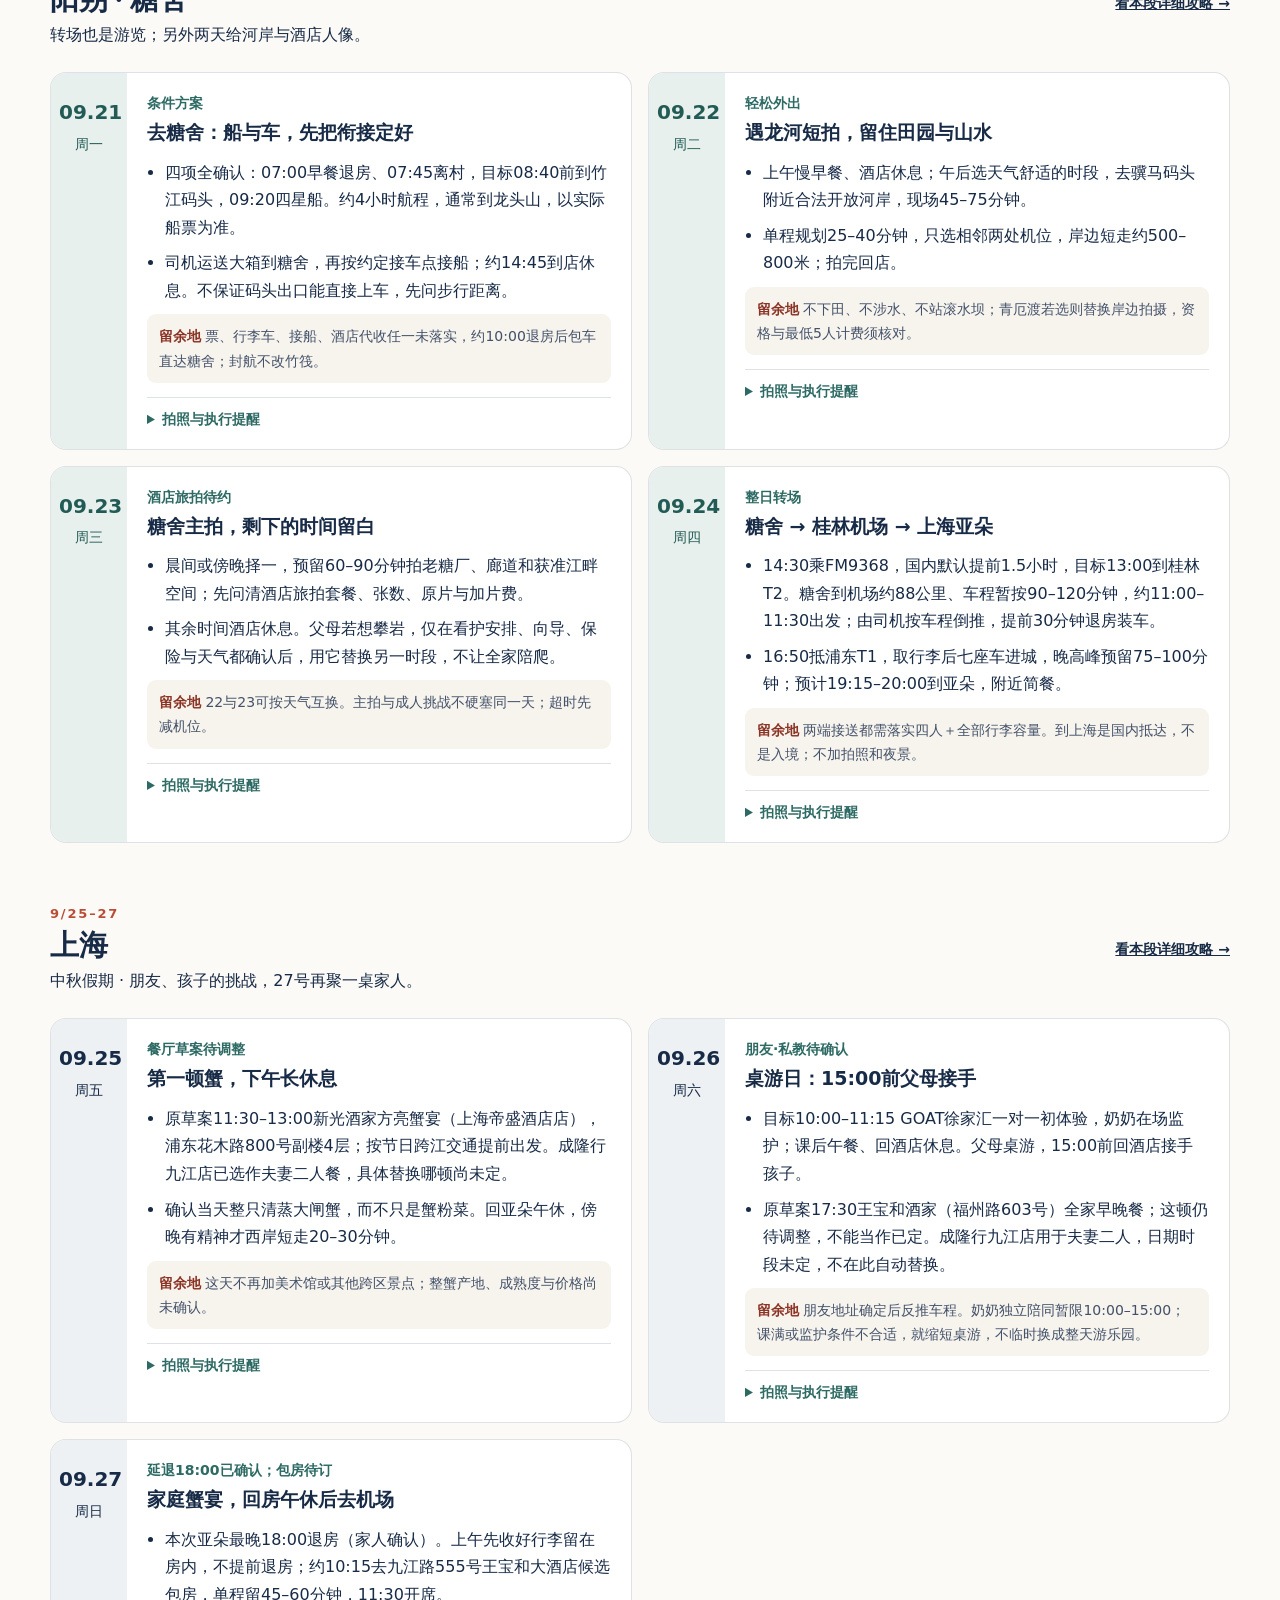
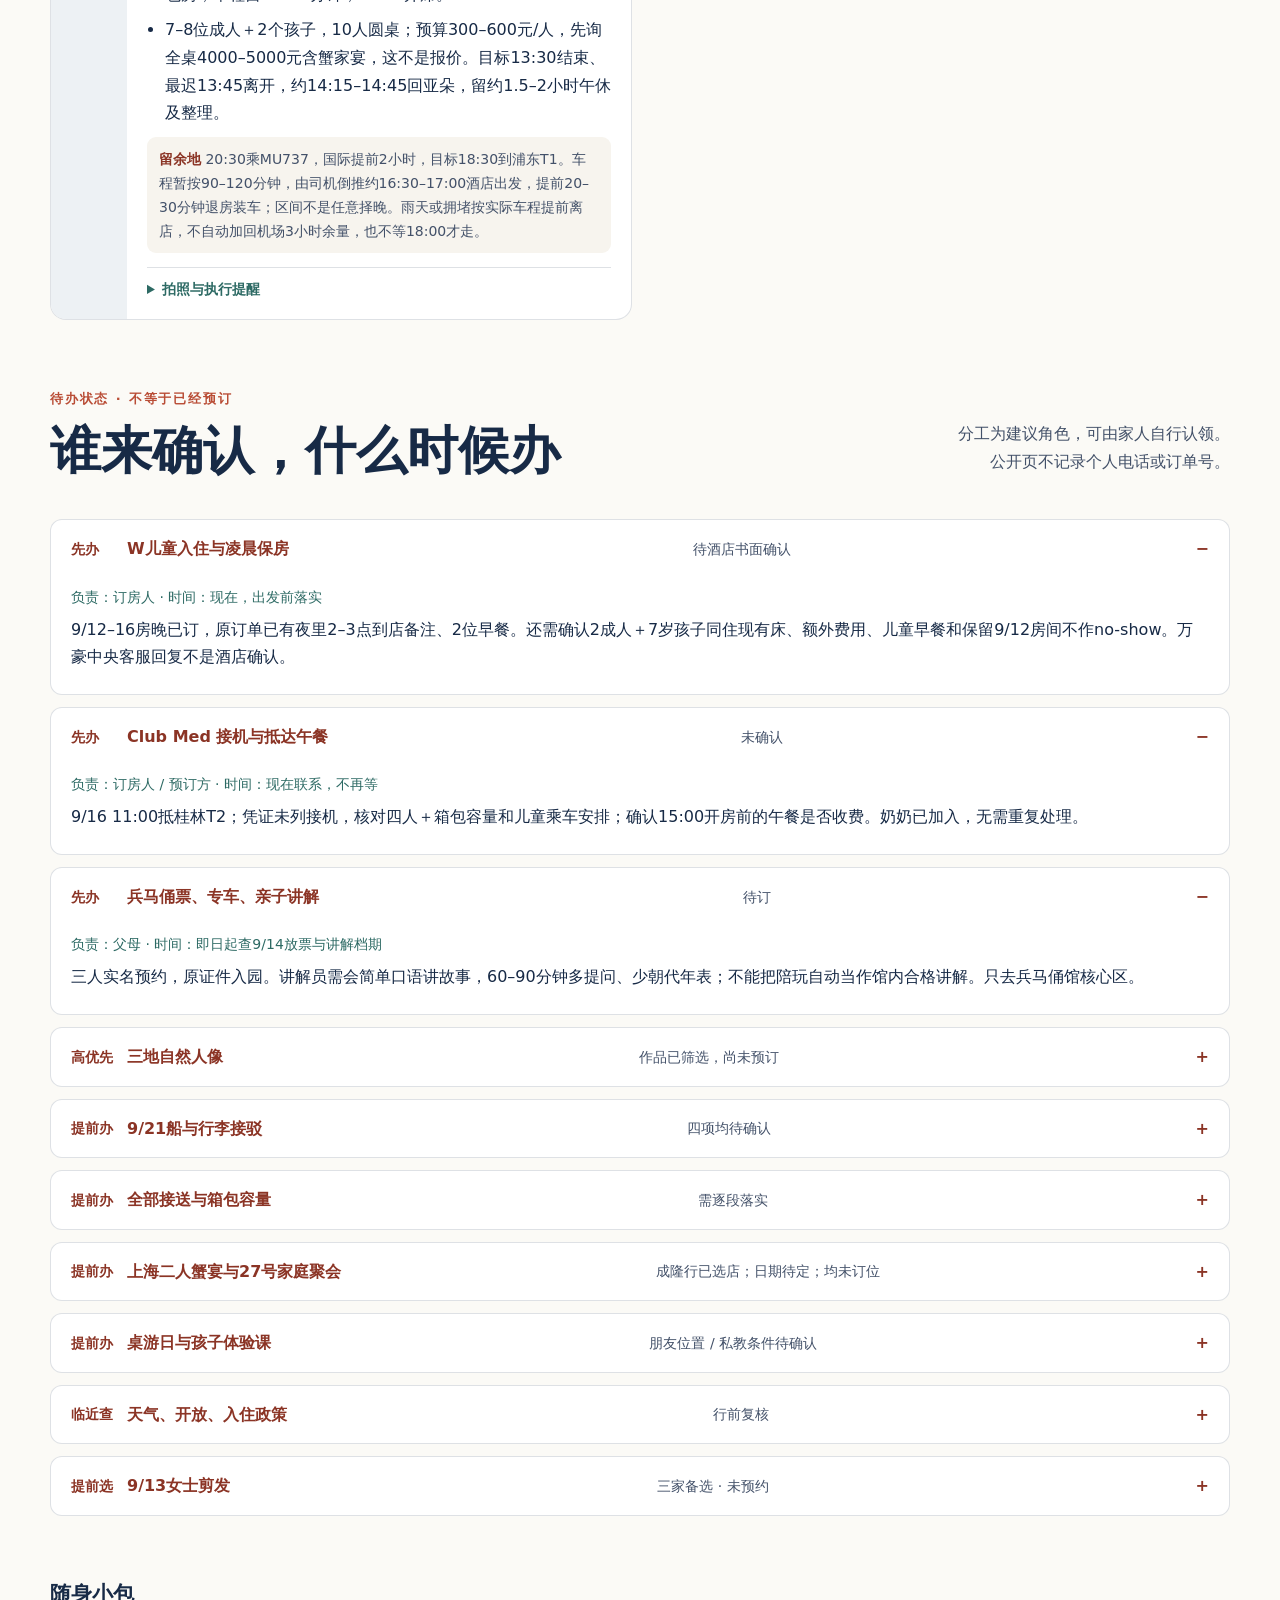
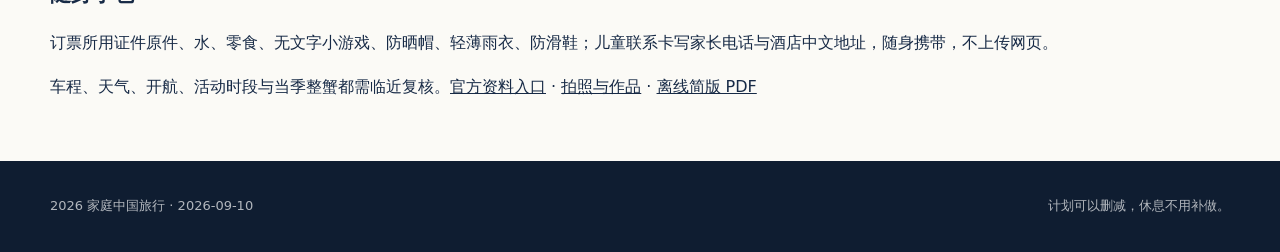
==== commit 80315432: "Replace Conghua with child-focused Changsha itinerary" ====
--- a/index.html
+++ b/index.html
@@ -19,7 +19,7 @@
     <div><p class="eyebrow ink">2026.09.12—09.28 · 更新 2026-09-10</p>
       <h1>每天一个重点，<br>把好时光留给家人。</h1>
       <p>墨尔本 → 西安 → 桂林 → 阳朔 → 上海<br>西安一家三口；9月16日起与奶奶四人同行。</p>
-      <div class="home-links"><a class="button button-primary" href="winter-2026/">十二月冬日旅行 · 从化 / 首尔 / 上海</a><a class="button button-primary" href="photos.html">拍照机位 · 六位摄影师作品</a><a href="guide.html#xian-hair">西安女士剪发 · 三选一</a><a href="guide.html">详细攻略</a><a href="output/pdf/family-trip-2026.pdf" download>下载离线简版 PDF</a></div>
+      <div class="home-links"><a class="button button-primary" href="winter-2026/">十二月冬日旅行 · 长沙 / 首尔 / 上海</a><a class="button button-primary" href="photos.html">拍照机位 · 六位摄影师作品</a><a href="guide.html#xian-hair">西安女士剪发 · 三选一</a><a href="guide.html">详细攻略</a><a href="output/pdf/family-trip-2026.pdf" download>下载离线简版 PDF</a></div>
     </div>
     <img src="assets/xian-hero.png" width="480" height="320" alt="西安城墙、兵马俑和灯影组成的旅行插画">
   </section>
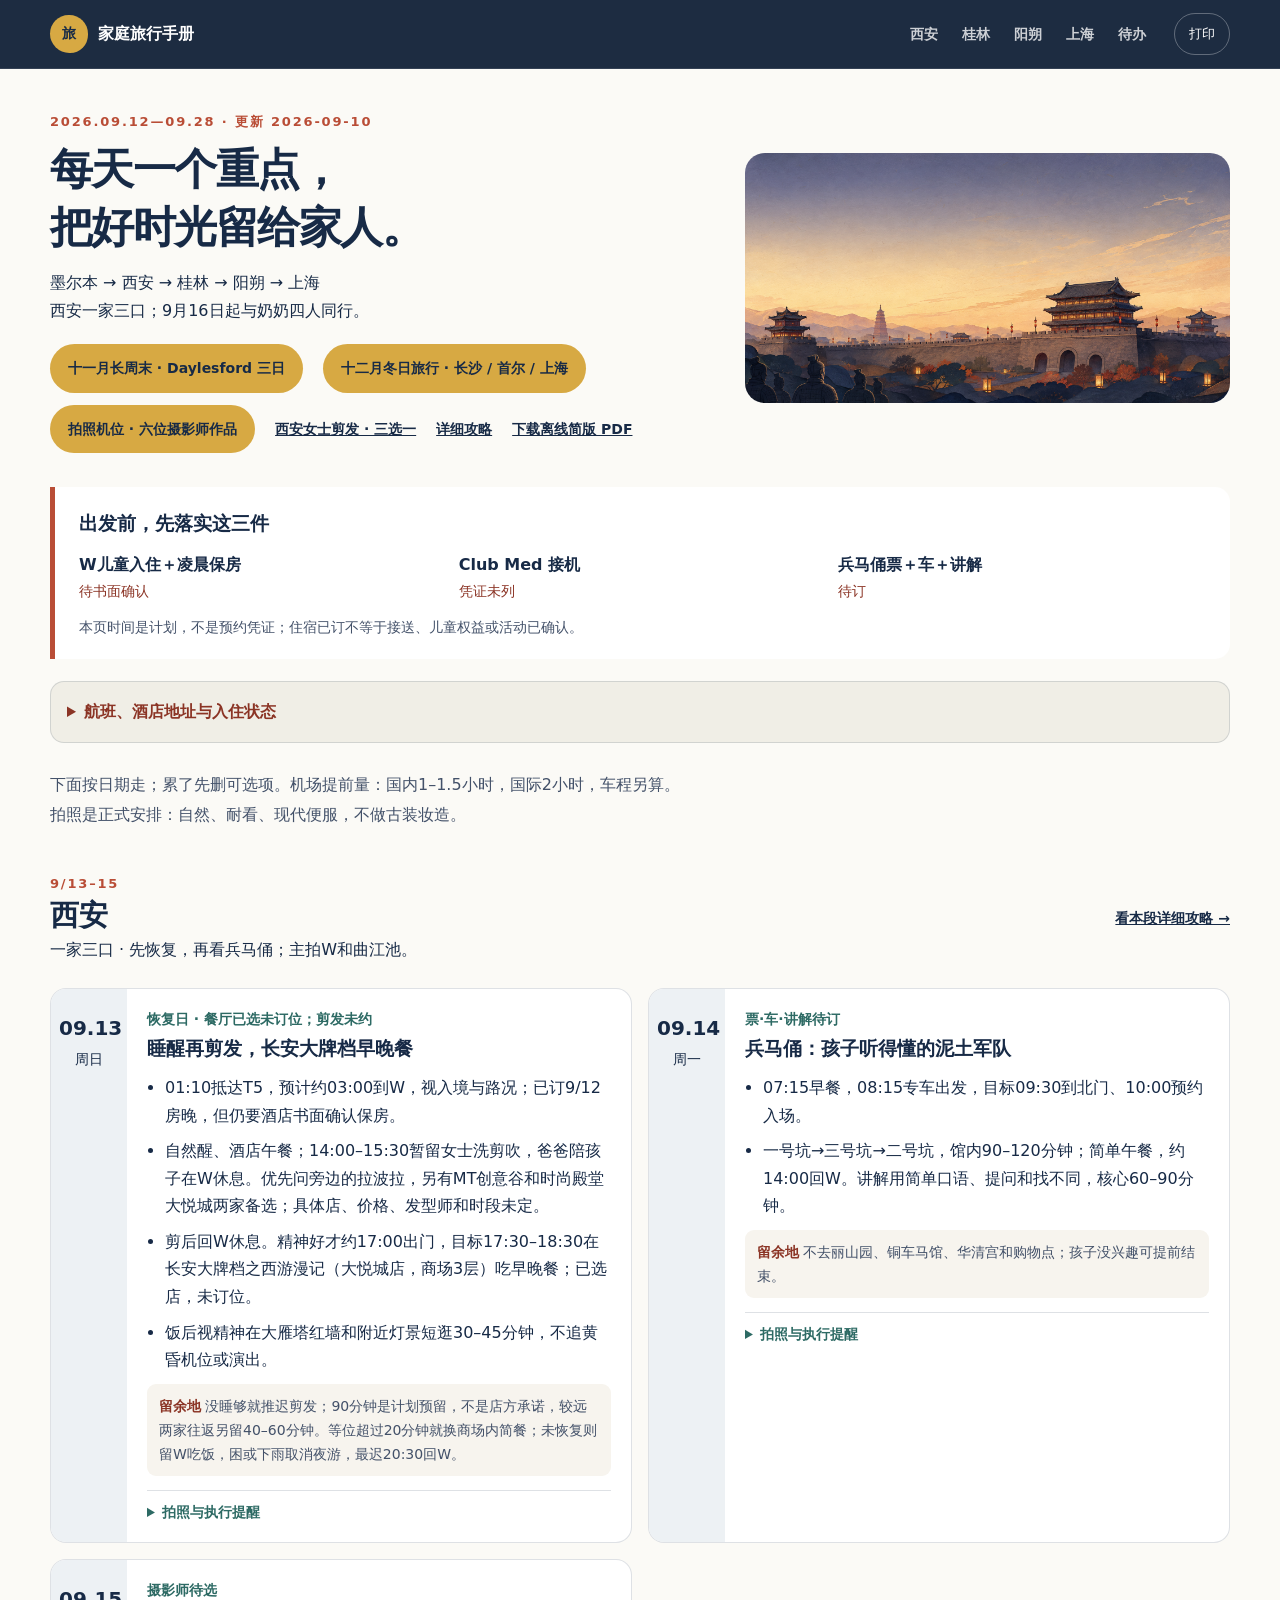
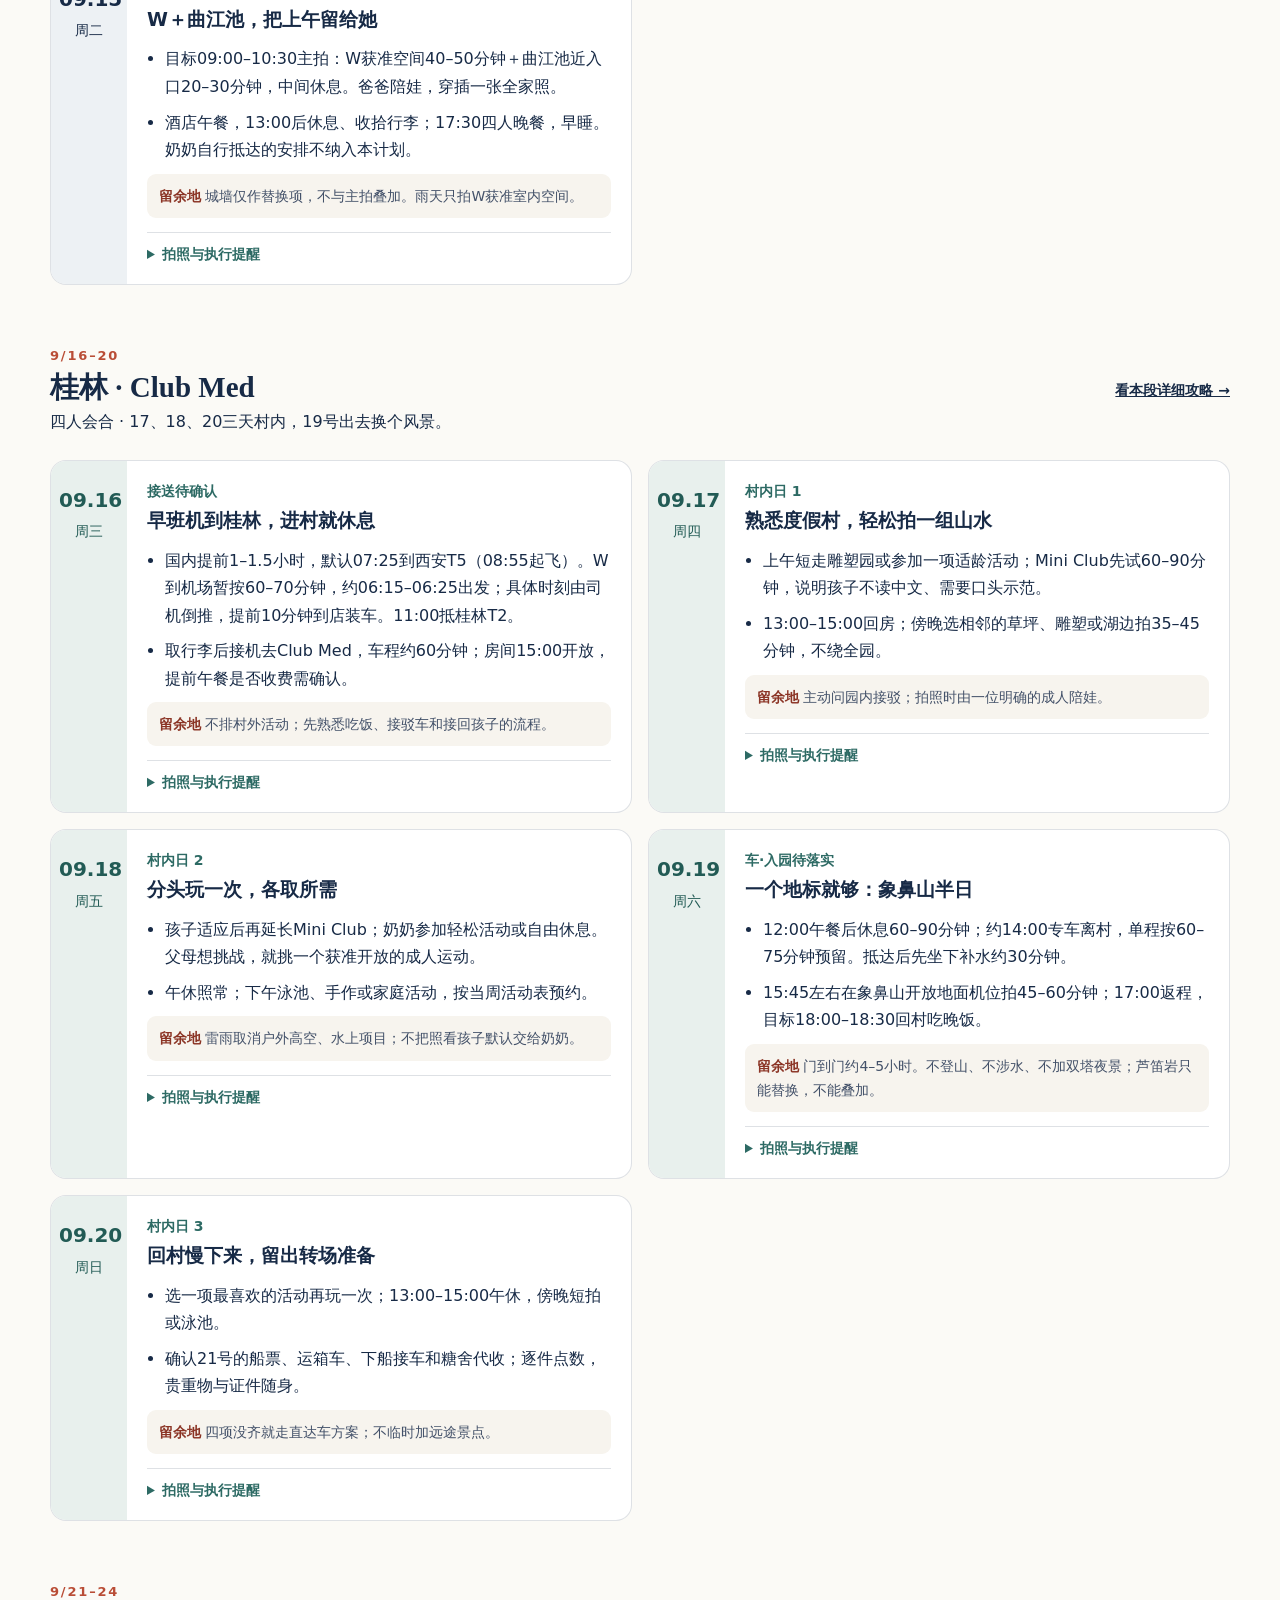
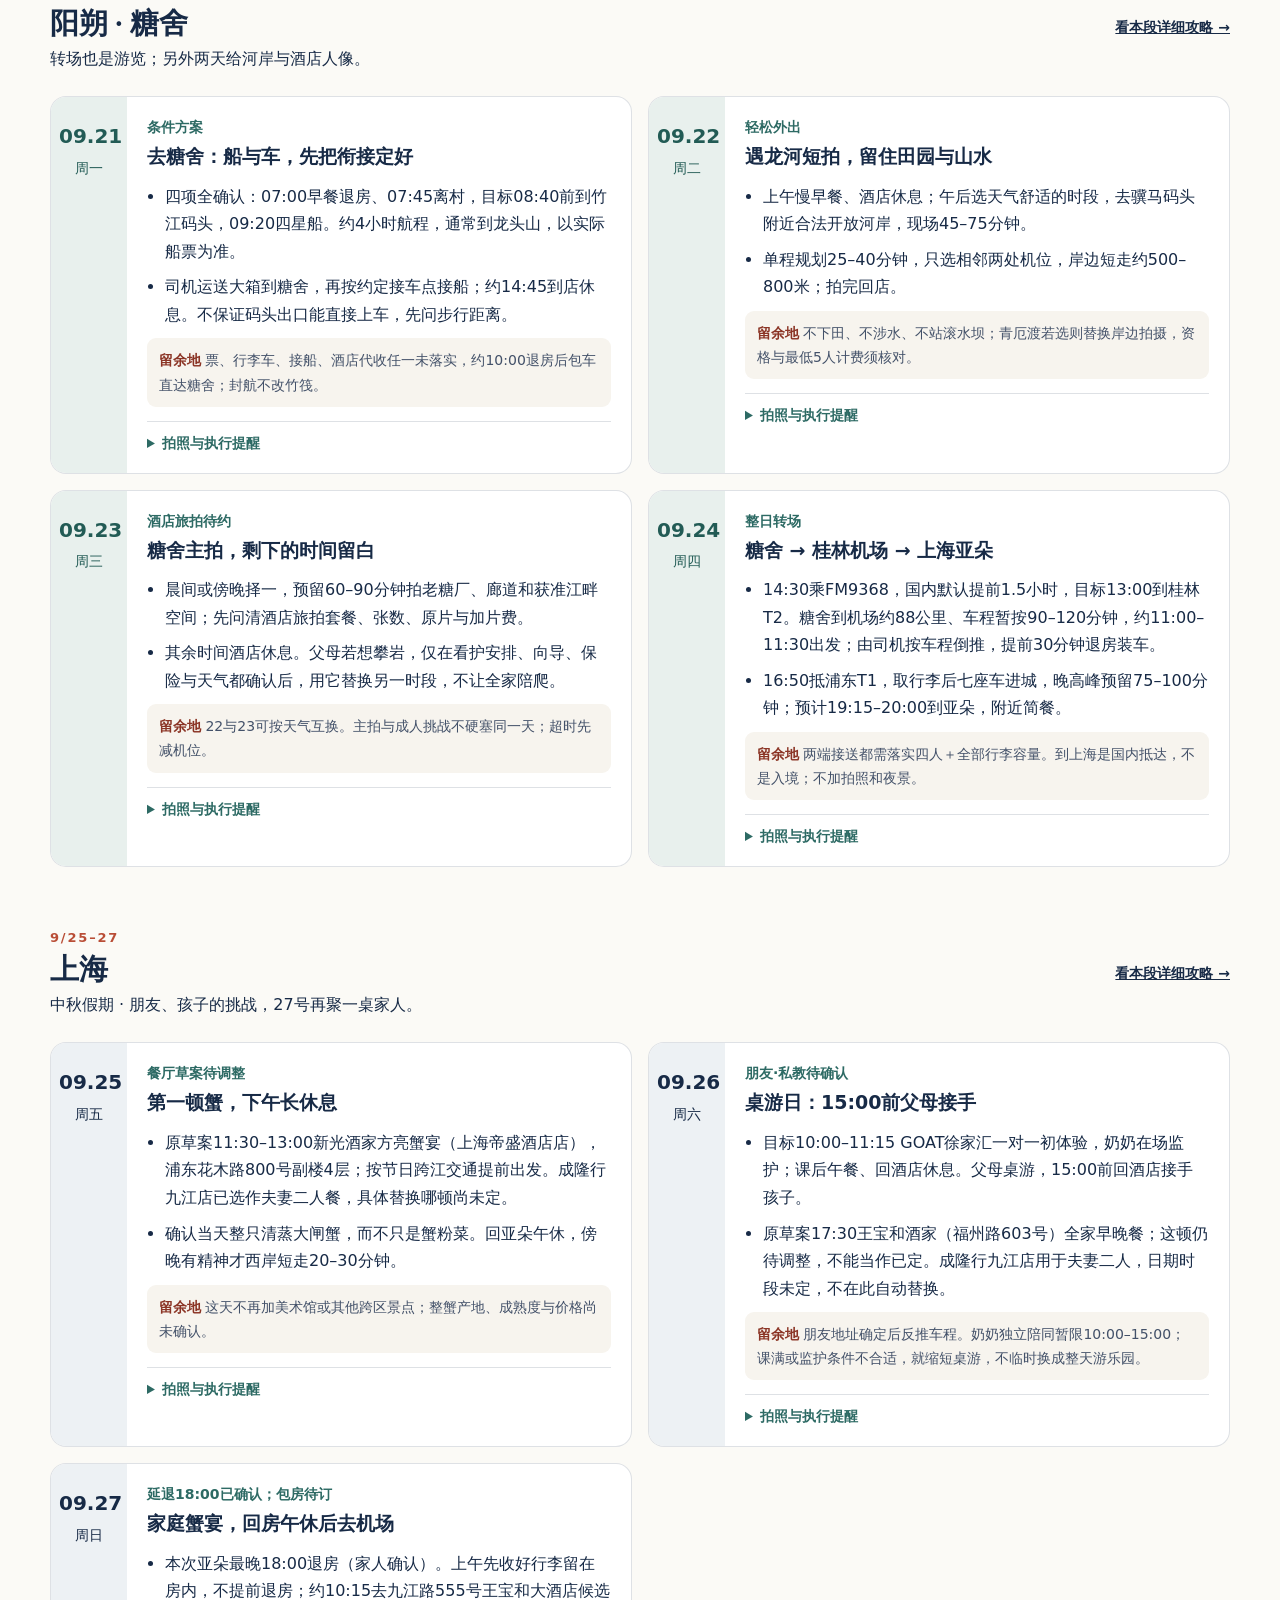
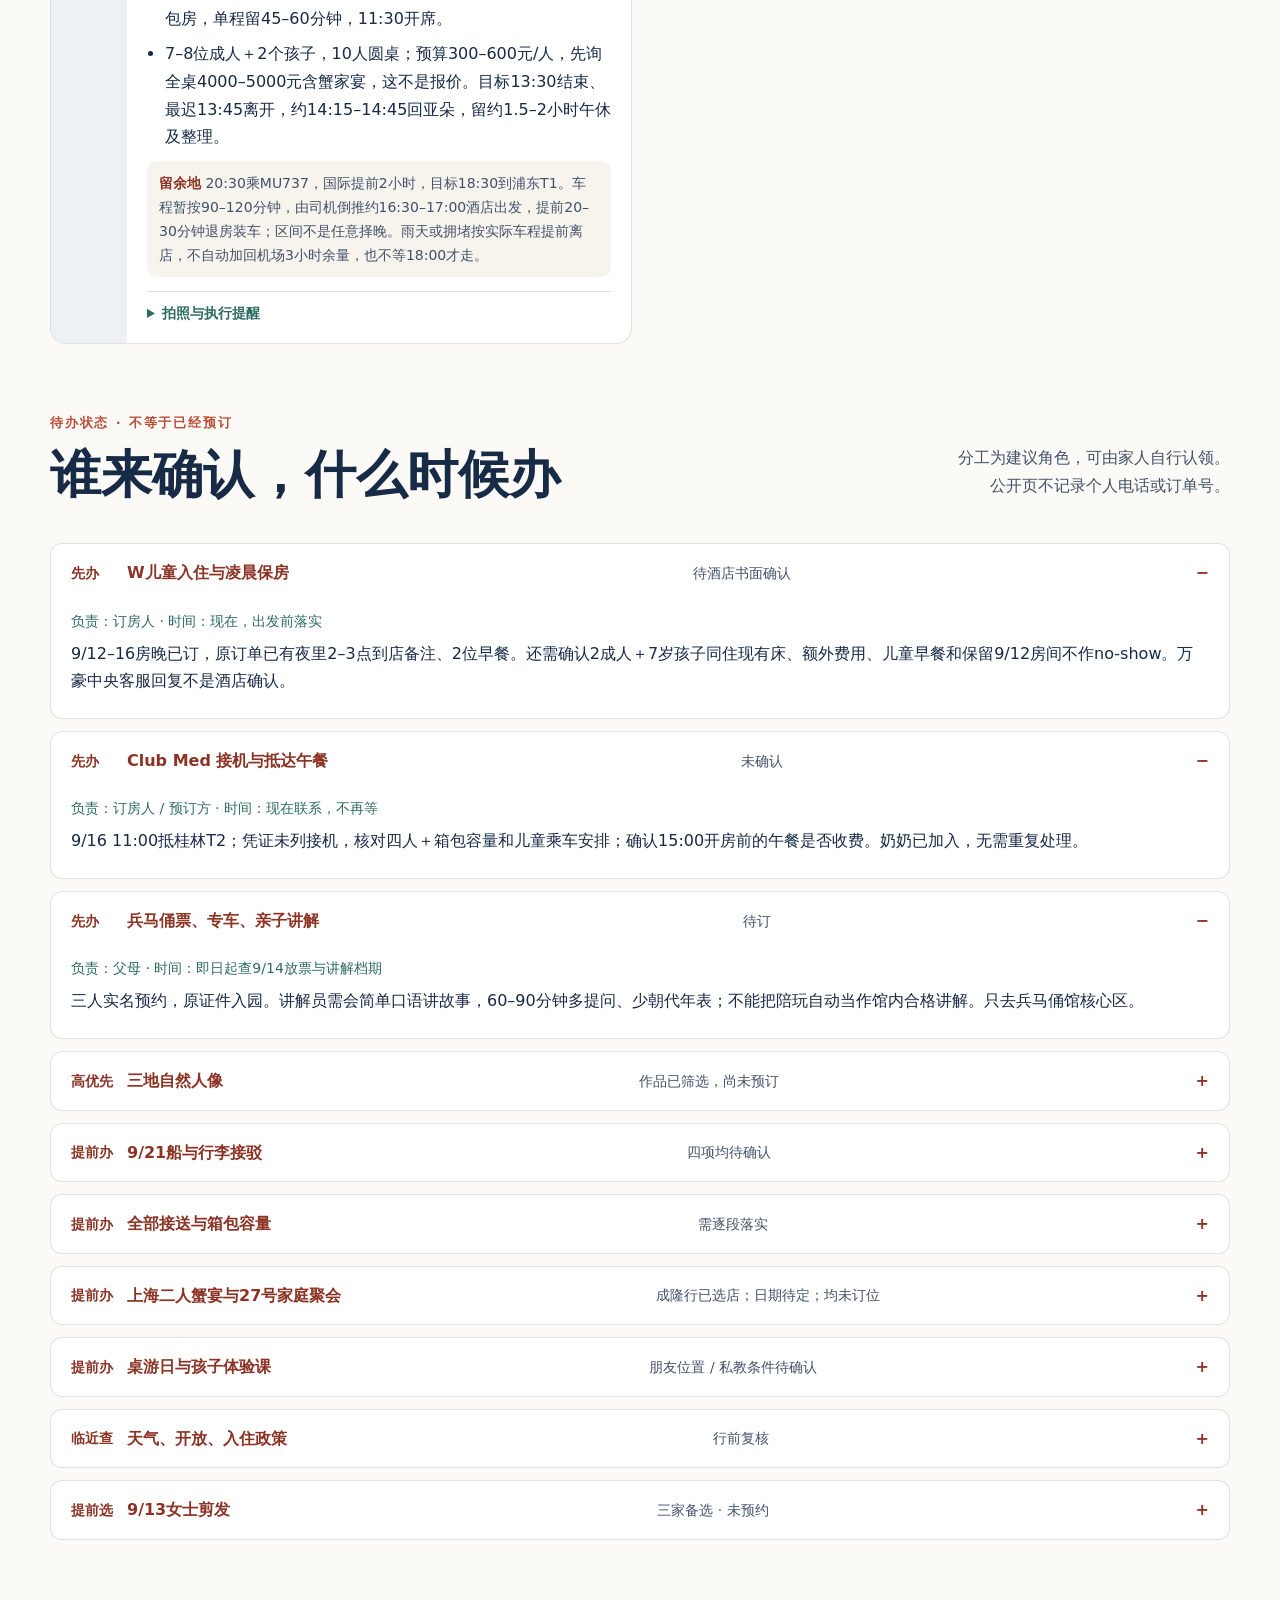
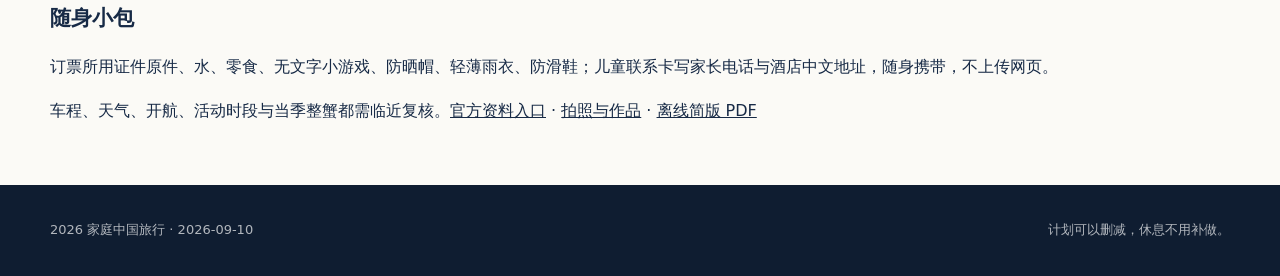
==== commit ee5c393c: "Publish Daylesford Melbourne Cup family itinerary" ====
--- a/index.html
+++ b/index.html
@@ -19,7 +19,7 @@
     <div><p class="eyebrow ink">2026.09.12—09.28 · 更新 2026-09-10</p>
       <h1>每天一个重点，<br>把好时光留给家人。</h1>
       <p>墨尔本 → 西安 → 桂林 → 阳朔 → 上海<br>西安一家三口；9月16日起与奶奶四人同行。</p>
-      <div class="home-links"><a class="button button-primary" href="winter-2026/">十二月冬日旅行 · 长沙 / 首尔 / 上海</a><a class="button button-primary" href="photos.html">拍照机位 · 六位摄影师作品</a><a href="guide.html#xian-hair">西安女士剪发 · 三选一</a><a href="guide.html">详细攻略</a><a href="output/pdf/family-trip-2026.pdf" download>下载离线简版 PDF</a></div>
+      <div class="home-links"><a class="button button-primary" href="daylesford-2026/">十一月长周末 · Daylesford 三日</a><a class="button button-primary" href="winter-2026/">十二月冬日旅行 · 长沙 / 首尔 / 上海</a><a class="button button-primary" href="photos.html">拍照机位 · 六位摄影师作品</a><a href="guide.html#xian-hair">西安女士剪发 · 三选一</a><a href="guide.html">详细攻略</a><a href="output/pdf/family-trip-2026.pdf" download>下载离线简版 PDF</a></div>
     </div>
     <img src="assets/xian-hero.png" width="480" height="320" alt="西安城墙、兵马俑和灯影组成的旅行插画">
   </section>
